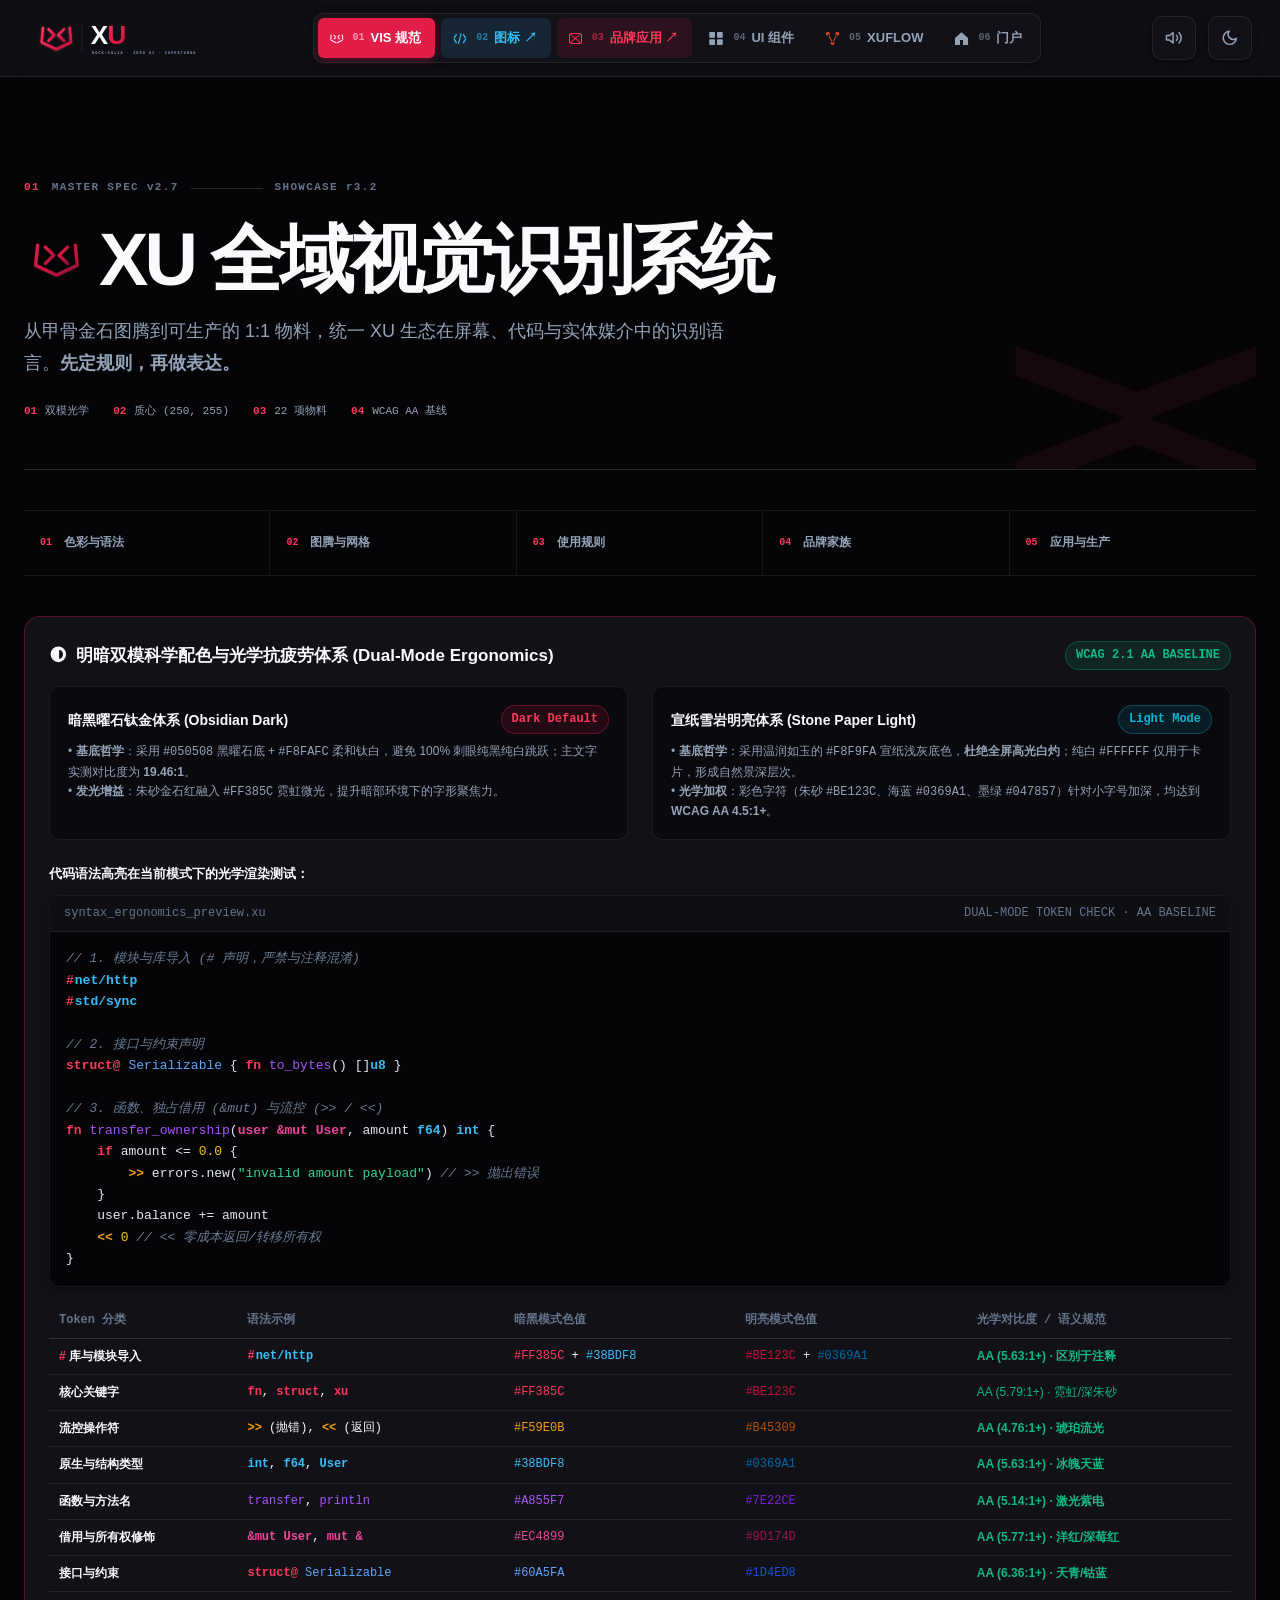
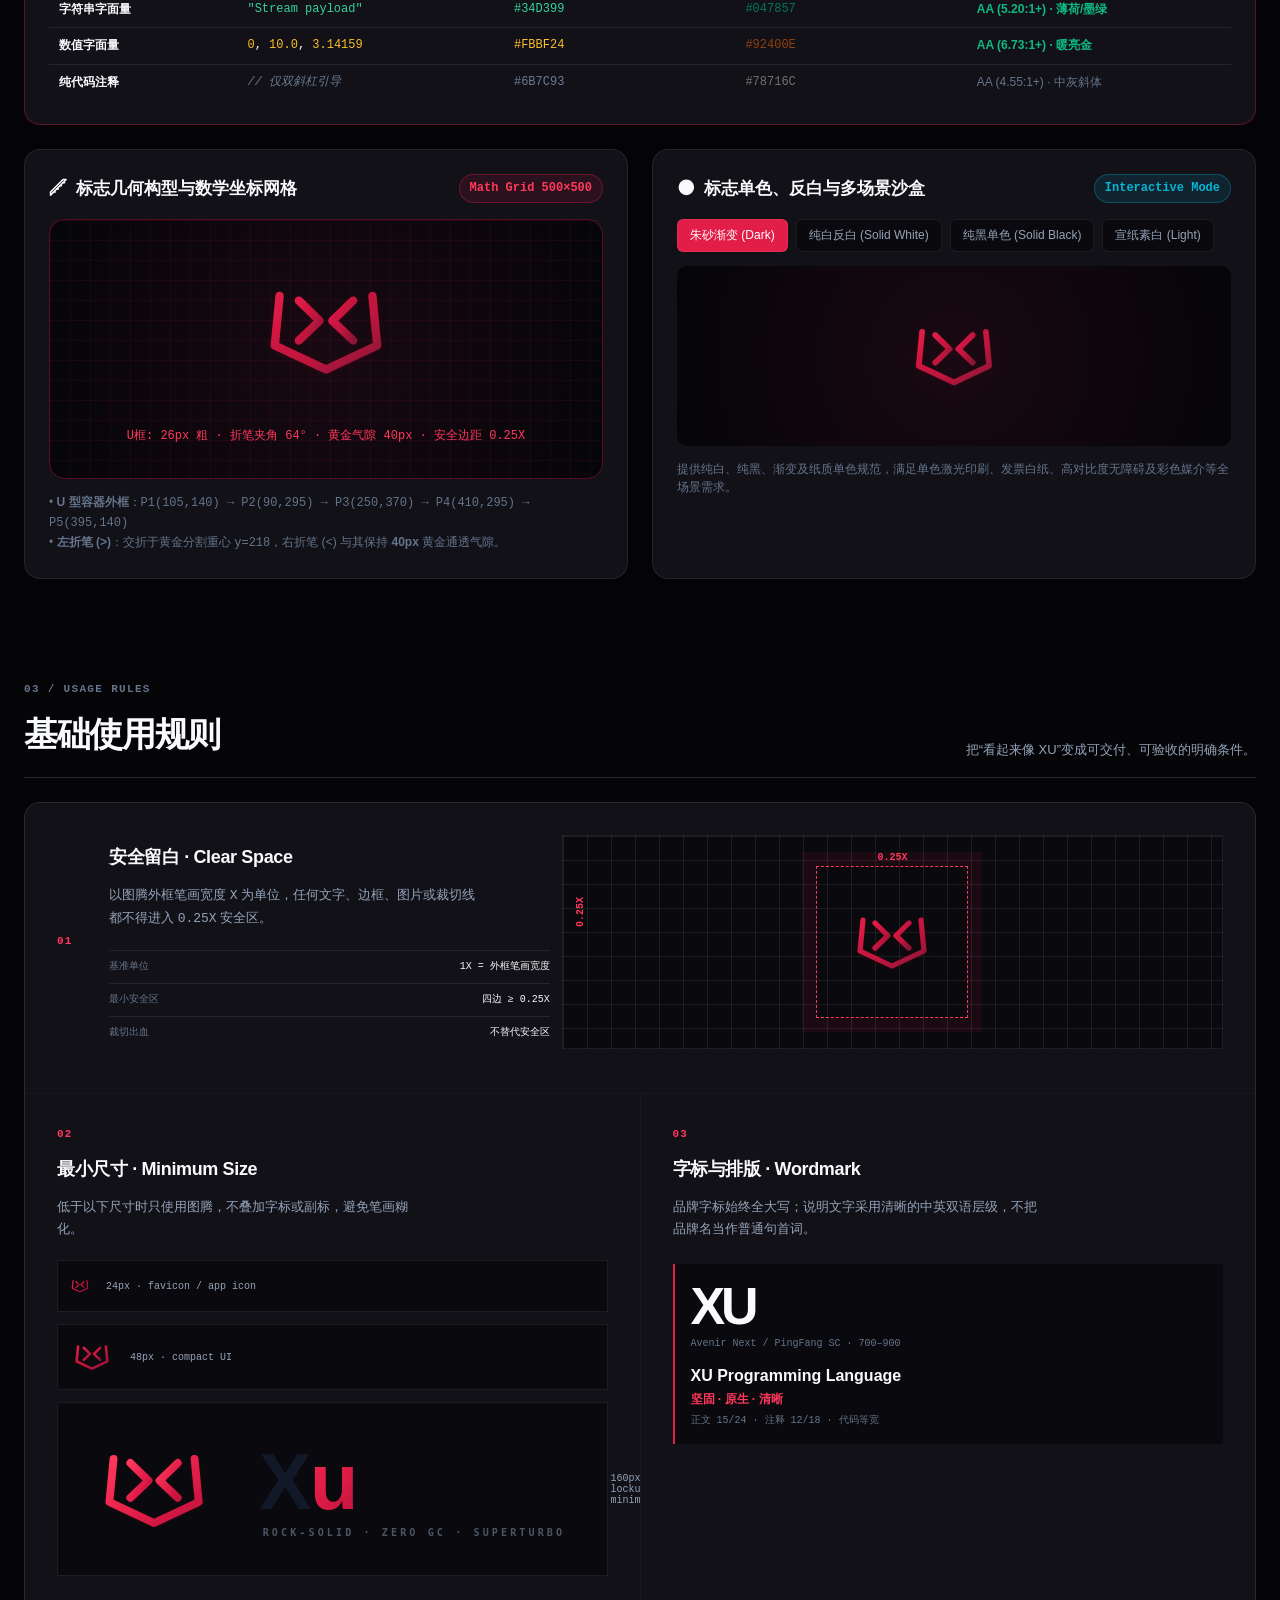
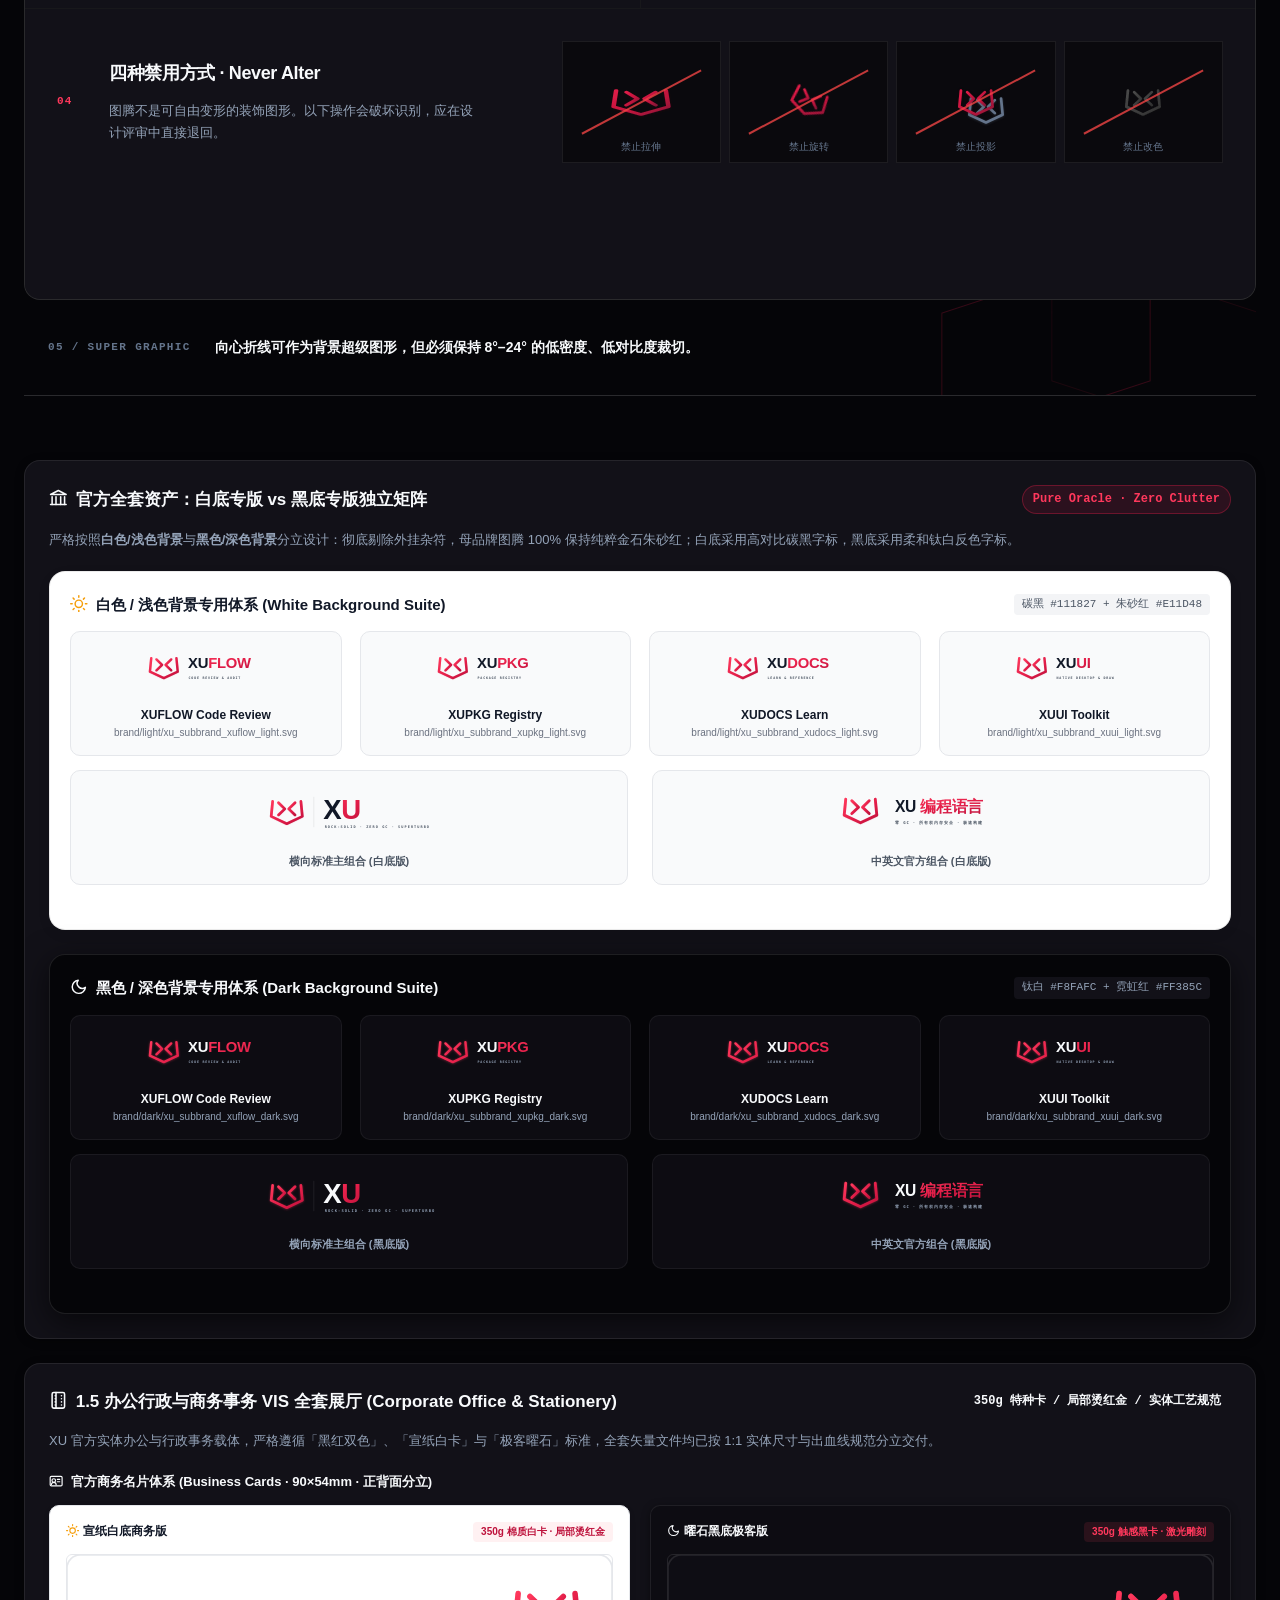
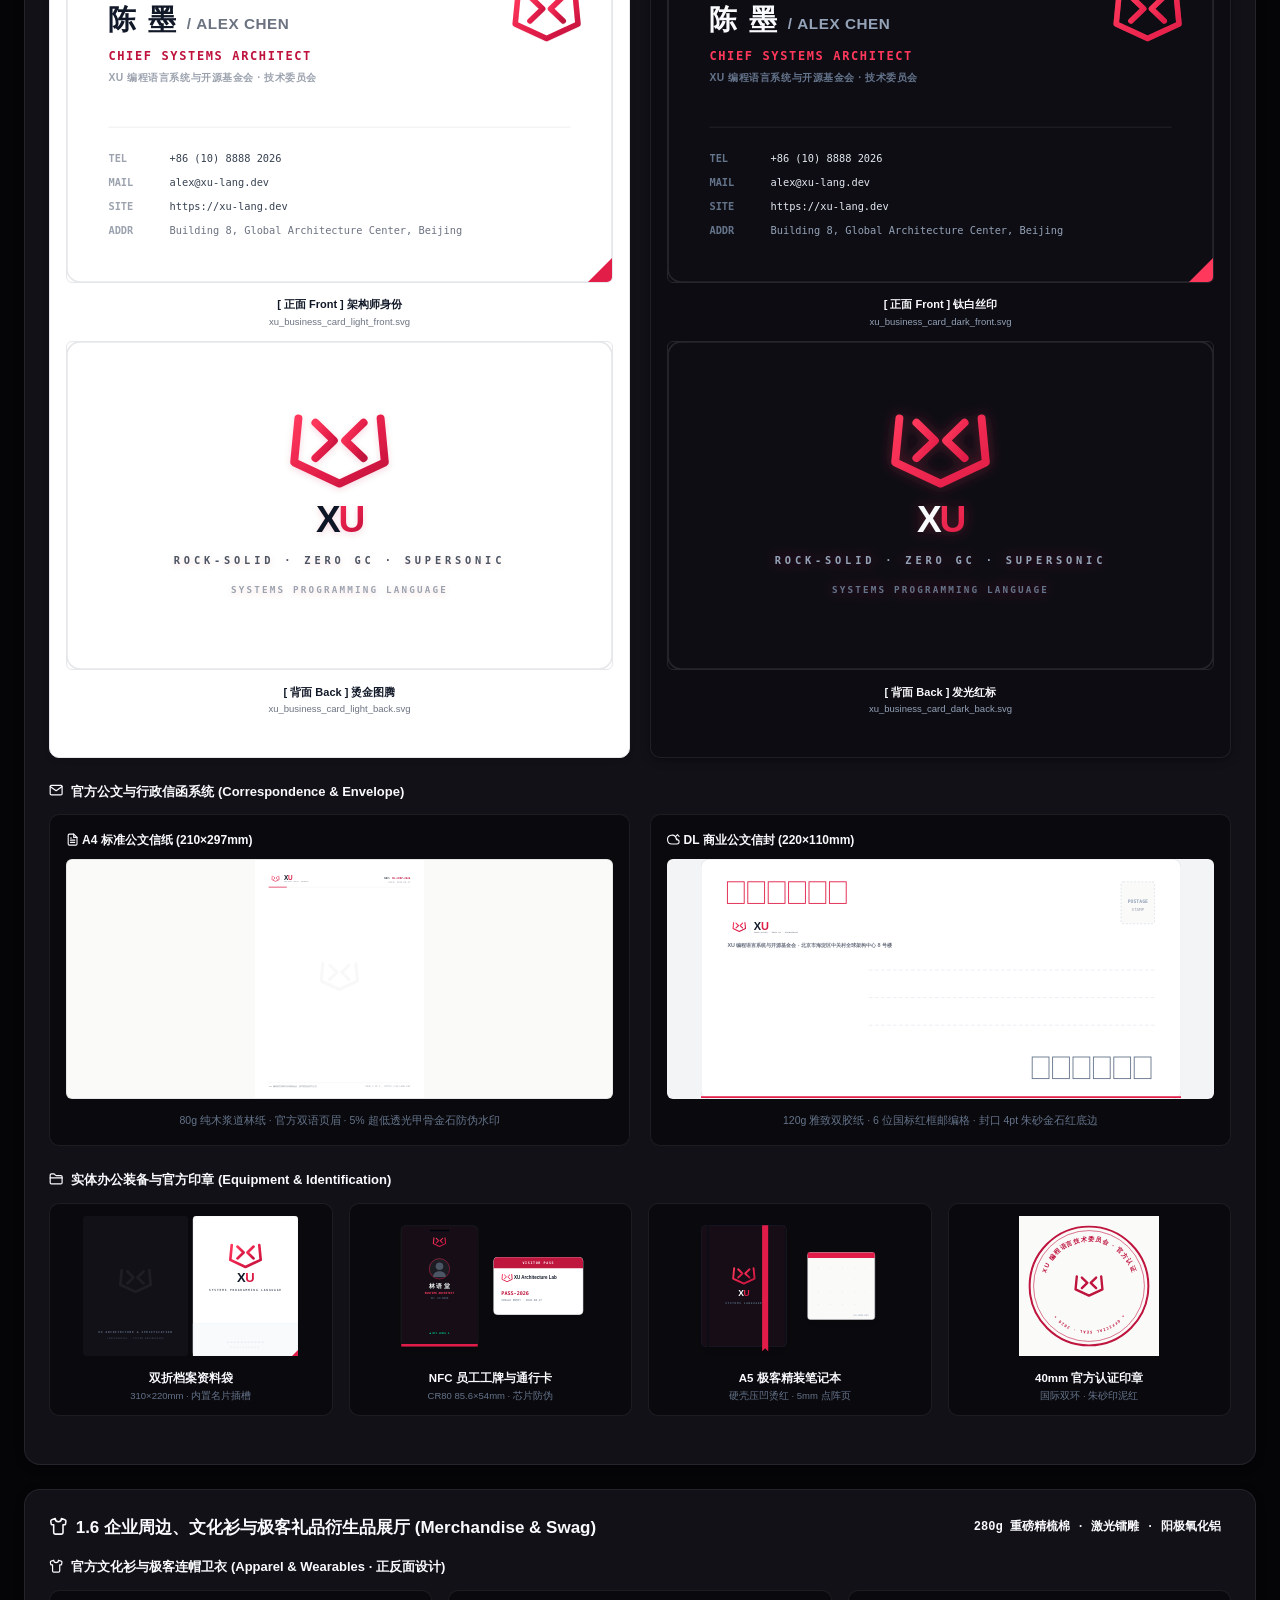
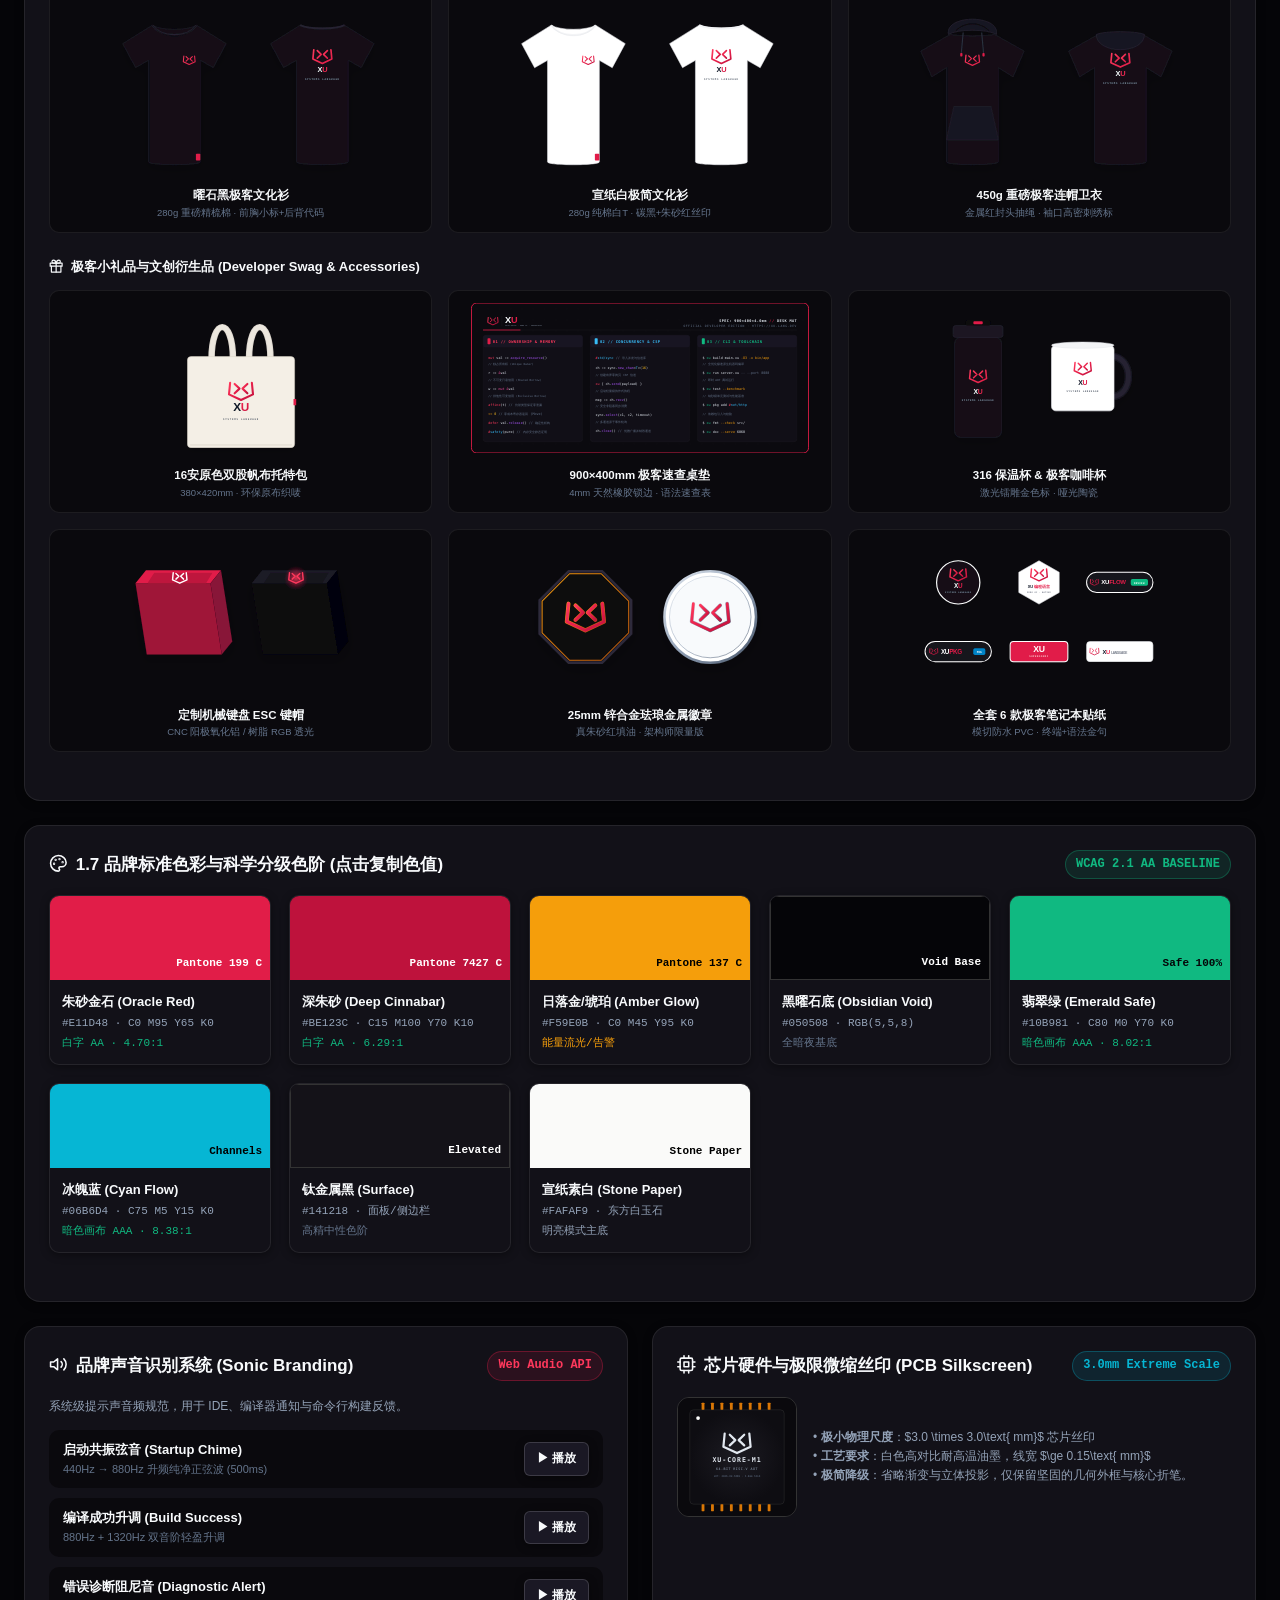
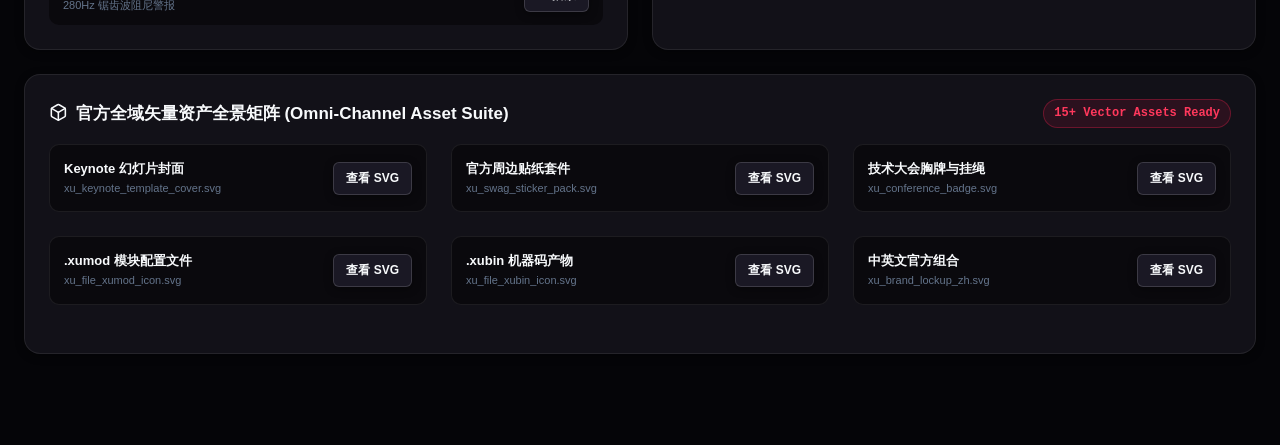
==== examples/16_ui_webview/xu_design_system/www/index.html @ 2f8a5495 "chore(examples): initialize standalone examples repository" ====
<!DOCTYPE html>
<html lang="zh-CN" data-theme="dark">
<head>
  <meta charset="UTF-8">
  <meta name="viewport" content="width=device-width, initial-scale=1.0">
  <title>XU 编程语言 · VIS 视觉识别与 UI 设计系统</title>
  <link rel="icon" href="brand/xu_favicon.svg" type="image/svg+xml">
  <link rel="stylesheet" href="fonts/xu-icons.css?v=3.1">
  <link rel="stylesheet" href="vi-ui-design-system.css?v=3.2.1">
</head>
<body>

  <!-- Top Navigation Bar -->
  <header class="header-bar">
    <button class="brand-wrapper" type="button" data-tab-trigger="vi-spec" aria-label="返回 XU VIS 规范首页">
      <img class="brand-lockup" src="brand/dark/xu_brand_lockup_horizontal_dark.svg" data-dark="brand/dark/xu_brand_lockup_horizontal_dark.svg" data-light="brand/light/xu_brand_lockup_horizontal_light.svg" alt="XU 横向标准组合">
    </button>

    <!-- Navigation Tabs -->
    <nav class="nav-tabs" aria-label="XU 设计系统分区">
      <button class="nav-tab-btn active" data-tab="vi-spec">
        <span><i class="xi xi-logo" aria-hidden="true"></i></span><span class="nav-number">01</span> VIS 规范
      </button>
      <a href="xu_icons.html" class="nav-tab-btn" style="text-decoration:none; background:rgba(56,189,248,0.12); border-color:rgba(56,189,248,0.3); color:#38BDF8; font-weight:800;">
        <span><i class="xi xi-code" aria-hidden="true"></i></span><span class="nav-number">02</span> 图标 ↗
      </a>
      <a href="office_merch.html" class="nav-tab-btn" style="text-decoration:none; background:rgba(225,29,72,0.12); border-color:rgba(225,29,72,0.3); color:#FF385C; font-weight:800;">
        <span><i class="xi xi-package" aria-hidden="true"></i></span><span class="nav-number">03</span> 品牌应用 ↗
      </a>
      <button class="nav-tab-btn" data-tab="ui-components">
        <span><i class="xi xi-grid" aria-hidden="true"></i></span><span class="nav-number">04</span> UI 组件
      </button>
      <button class="nav-tab-btn" data-tab="xuflow-ide">
        <span><i class="xi xi-flow xi-brand" aria-hidden="true"></i></span><span class="nav-number">05</span> XUFLOW
      </button>
      <button class="nav-tab-btn" data-tab="official-portal">
        <span><i class="xi xi-home" aria-hidden="true"></i></span><span class="nav-number">06</span> 门户
      </button>
    </nav>

    <!-- Controls -->
    <div class="header-controls">
      <button class="icon-btn" id="audio-toggle-btn" type="button" title="切换音效" aria-label="切换音效"><svg class="xu-icon" aria-hidden="true" focusable="false" viewBox="0 0 24 24"><polygon points="11 5 6 9 2 9 2 15 6 15 11 19 11 5"/><path d="M19.07 4.93a10 10 0 0 1 0 14.14M15.54 8.46a5 5 0 0 1 0 7.07"/></svg></button>
      <button class="icon-btn" id="theme-toggle-btn" type="button" title="切换至宣纸雪岩亮色模式" aria-label="切换明暗模式"><svg class="xu-icon" aria-hidden="true" focusable="false" viewBox="0 0 24 24"><path d="M21 12.79A9 9 0 1 1 11.21 3 7 7 0 0 0 21 12.79z"/></svg></button>
    </div>
  </header>

  <!-- Main Container -->
  <main class="main-content">

    <!-- ==========================================================================
         TAB 1: VI 视觉识别规范 (Visual Identity Specification - Dual-Mode Ergonomics)
         ========================================================================== -->
    <section class="tab-pane active" id="vi-spec">
      <div class="section-hero vis-hero">
        <div class="hero-kicker"><span class="hero-index">01</span> MASTER SPEC v2.7 <span class="hero-rule"></span> SHOWCASE r3.2</div>
        <h1><span class="hero-mark"><img src="brand/xu_classic.svg" alt="" aria-hidden="true"></span> XU 全域视觉识别系统</h1>
        <p>从甲骨金石图腾到可生产的 1:1 物料，统一 XU 生态在屏幕、代码与实体媒介中的识别语言。<b>先定规则，再做表达。</b></p>
        <div class="hero-facts" aria-label="VIS 核心规格">
          <span><b>01</b> 双模光学</span><span><b>02</b> 质心 (250, 255)</span><span><b>03</b> 22 项物料</span><span><b>04</b> WCAG AA 基线</span>
        </div>
      </div>

      <nav class="vis-toc" aria-label="VIS 页面目录">
        <a href="#color-system"><span>01</span> 色彩与语法</a>
        <a href="#logo-system"><span>02</span> 图腾与网格</a>
        <a href="#usage-rules"><span>03</span> 使用规则</a>
        <a href="#brand-family"><span>04</span> 品牌家族</a>
        <a href="#applications"><span>05</span> 应用与生产</a>
      </nav>

      <!-- 1.1 明暗双模科学配色与人体工学专区 -->
      <div class="xu-card glow-hover" id="color-system" style="margin-bottom:24px; border-color:var(--xu-border-highlight);">
        <div class="xu-card-header">
          <div class="xu-card-title"><span><svg class="xu-icon" viewBox="0 0 24 24"><path d="M12 3a9 9 0 1 0 9 9 9 9 0 0 0-9-9zm0 16V5a7 7 0 0 1 0 14z" fill="currentColor"/></svg></span> 明暗双模科学配色与光学抗疲劳体系 (Dual-Mode Ergonomics)</div>
          <span class="badge badge-success">WCAG 2.1 AA BASELINE</span>
        </div>
        <div class="grid-2">
          <div style="padding:18px; background:var(--xu-bg-canvas); border-radius:var(--xu-radius-md); border:1px solid var(--xu-border-subtle);">
            <div style="display:flex; align-items:center; justify-content:space-between; margin-bottom:8px;">
              <b style="font-size:14px;">暗黑曜石钛金体系 (Obsidian Dark)</b>
              <span class="badge badge-brand">Dark Default</span>
            </div>
            <p style="font-size:12px; color:var(--xu-text-secondary); line-height:1.6;">
              • <b>基底哲学</b>：采用 <code>#050508</code> 黑曜石底 + <code>#F8FAFC</code> 柔和钛白，避免 100% 刺眼纯黑纯白跳跃；主文字实测对比度为 <b>19.46:1</b>。<br>
              • <b>发光增益</b>：朱砂金石红融入 <code>#FF385C</code> 霓虹微光，提升暗部环境下的字形聚焦力。
            </p>
          </div>

          <div style="padding:18px; background:var(--xu-bg-canvas); border-radius:var(--xu-radius-md); border:1px solid var(--xu-border-subtle);">
            <div style="display:flex; align-items:center; justify-content:space-between; margin-bottom:8px;">
              <b style="font-size:14px;">宣纸雪岩明亮体系 (Stone Paper Light)</b>
              <span class="badge badge-info">Light Mode</span>
            </div>
            <p style="font-size:12px; color:var(--xu-text-secondary); line-height:1.6;">
              • <b>基底哲学</b>：采用温润如玉的 <code>#F8F9FA</code> 宣纸浅灰底色，<b>杜绝全屏高光白灼</b>；纯白 <code>#FFFFFF</code> 仅用于卡片，形成自然景深层次。<br>
              • <b>光学加权</b>：彩色字符（朱砂 <code>#BE123C</code>、海蓝 <code>#0369A1</code>、墨绿 <code>#047857</code>）针对小字号加深，均达到 <b>WCAG AA 4.5:1+</b>。
            </p>
          </div>
        </div>

        <!-- 语法高亮明暗双模光学对照 -->
        <div style="margin-top:20px;">
          <div style="font-size:13px; font-weight:700; margin-bottom:10px;">代码语法高亮在当前模式下的光学渲染测试：</div>
          <div class="code-block-wrapper">
            <div class="code-block-header">
              <span>syntax_ergonomics_preview.xu</span>
              <span>DUAL-MODE TOKEN CHECK · AA BASELINE</span>
            </div>
            <div class="code-content"><span class="syn-cmt">// 1. 模块与库导入 (# 声明，严禁与注释混淆)</span>
<span class="syn-import"><span class="hash">#</span>net/http</span>
<span class="syn-import"><span class="hash">#</span>std/sync</span>

<span class="syn-cmt">// 2. 接口与约束声明</span>
<span class="syn-kw">struct@</span> <span class="syn-trait">Serializable</span> { <span class="syn-kw">fn</span> <span class="syn-fn">to_bytes</span>() []<span class="syn-type">u8</span> }

<span class="syn-cmt">// 3. 函数、独占借用 (&amp;mut) 与流控 (&gt;&gt; / &lt;&lt;)</span>
<span class="syn-kw">fn</span> <span class="syn-fn">transfer_ownership</span>(<span class="syn-borrow">user &amp;mut User</span>, amount <span class="syn-type">f64</span>) <span class="syn-type">int</span> {
    <span class="syn-kw">if</span> amount &lt;= <span class="syn-num">0.0</span> {
        <span class="syn-flow">&gt;&gt;</span> errors.new(<span class="syn-str">"invalid amount payload"</span>) <span class="syn-cmt">// &gt;&gt; 抛出错误</span>
    }
    user.balance += amount
    <span class="syn-flow">&lt;&lt;</span> <span class="syn-num">0</span> <span class="syn-cmt">// &lt;&lt; 零成本返回/转移所有权</span>
}</div>
          </div>

          <!-- 10 大核心语法 Token 对照表 -->
          <div style="margin-top:16px; overflow-x:auto;">
            <table style="width:100%; border-collapse:collapse; font-size:12px; text-align:left;">
              <thead>
                <tr style="border-bottom:1px solid var(--xu-border-medium); color:var(--xu-text-muted); font-family:var(--xu-font-mono);">
                  <th style="padding:8px 10px;">Token 分类</th>
                  <th style="padding:8px 10px;">语法示例</th>
                  <th style="padding:8px 10px;">暗黑模式色值</th>
                  <th style="padding:8px 10px;">明亮模式色值</th>
                  <th style="padding:8px 10px;">光学对比度 / 语义规范</th>
                </tr>
              </thead>
              <tbody>
                <tr style="border-bottom:1px solid var(--xu-border-subtle);">
                  <td style="padding:8px 10px; font-weight:700;"><span style="color:var(--xu-syn-import-hash);">#</span> 库与模块导入</td>
                  <td style="padding:8px 10px; font-family:var(--xu-font-mono);"><span class="syn-import"><span class="hash">#</span>net/http</span></td>
                  <td style="padding:8px 10px; font-family:var(--xu-font-mono);"><code style="color:#FF385C;">#FF385C</code> + <code style="color:#38BDF8;">#38BDF8</code></td>
                  <td style="padding:8px 10px; font-family:var(--xu-font-mono);"><code style="color:#BE123C;">#BE123C</code> + <code style="color:#0369A1;">#0369A1</code></td>
                  <td style="padding:8px 10px; color:var(--xu-success); font-weight:700;">AA (5.63:1+) · 区别于注释</td>
                </tr>
                <tr style="border-bottom:1px solid var(--xu-border-subtle);">
                  <td style="padding:8px 10px; font-weight:700;">核心关键字</td>
                  <td style="padding:8px 10px; font-family:var(--xu-font-mono);"><span class="syn-kw">fn</span>, <span class="syn-kw">struct</span>, <span class="syn-kw">xu</span></td>
                  <td style="padding:8px 10px; font-family:var(--xu-font-mono);"><code style="color:#FF385C;">#FF385C</code></td>
                  <td style="padding:8px 10px; font-family:var(--xu-font-mono);"><code style="color:#BE123C;">#BE123C</code></td>
                  <td style="padding:8px 10px; color:var(--xu-success);">AA (5.79:1+) · 霓虹/深朱砂</td>
                </tr>
                <tr style="border-bottom:1px solid var(--xu-border-subtle);">
                  <td style="padding:8px 10px; font-weight:700;">流控操作符</td>
                  <td style="padding:8px 10px; font-family:var(--xu-font-mono);"><span class="syn-flow">&gt;&gt;</span> (抛错), <span class="syn-flow">&lt;&lt;</span> (返回)</td>
                  <td style="padding:8px 10px; font-family:var(--xu-font-mono);"><code style="color:#F59E0B;">#F59E0B</code></td>
                  <td style="padding:8px 10px; font-family:var(--xu-font-mono);"><code style="color:#B45309;">#B45309</code></td>
                  <td style="padding:8px 10px; color:var(--xu-success); font-weight:700;">AA (4.76:1+) · 琥珀流光</td>
                </tr>
                <tr style="border-bottom:1px solid var(--xu-border-subtle);">
                  <td style="padding:8px 10px; font-weight:700;">原生与结构类型</td>
                  <td style="padding:8px 10px; font-family:var(--xu-font-mono);"><span class="syn-type">int</span>, <span class="syn-type">f64</span>, <span class="syn-type">User</span></td>
                  <td style="padding:8px 10px; font-family:var(--xu-font-mono);"><code style="color:#38BDF8;">#38BDF8</code></td>
                  <td style="padding:8px 10px; font-family:var(--xu-font-mono);"><code style="color:#0369A1;">#0369A1</code></td>
                  <td style="padding:8px 10px; color:var(--xu-success); font-weight:700;">AA (5.63:1+) · 冰魄天蓝</td>
                </tr>
                <tr style="border-bottom:1px solid var(--xu-border-subtle);">
                  <td style="padding:8px 10px; font-weight:700;">函数与方法名</td>
                  <td style="padding:8px 10px; font-family:var(--xu-font-mono);"><span class="syn-fn">transfer</span>, <span class="syn-fn">println</span></td>
                  <td style="padding:8px 10px; font-family:var(--xu-font-mono);"><code style="color:#A855F7;">#A855F7</code></td>
                  <td style="padding:8px 10px; font-family:var(--xu-font-mono);"><code style="color:#7E22CE;">#7E22CE</code></td>
                  <td style="padding:8px 10px; color:var(--xu-success); font-weight:700;">AA (5.14:1+) · 激光紫电</td>
                </tr>
                <tr style="border-bottom:1px solid var(--xu-border-subtle);">
                  <td style="padding:8px 10px; font-weight:700;">借用与所有权修饰</td>
                  <td style="padding:8px 10px; font-family:var(--xu-font-mono);"><span class="syn-borrow">&amp;mut User</span>, <span class="syn-borrow">mut &amp;</span></td>
                  <td style="padding:8px 10px; font-family:var(--xu-font-mono);"><code style="color:#EC4899;">#EC4899</code></td>
                  <td style="padding:8px 10px; font-family:var(--xu-font-mono);"><code style="color:#9D174D;">#9D174D</code></td>
                  <td style="padding:8px 10px; color:var(--xu-success); font-weight:700;">AA (5.77:1+) · 洋红/深莓红</td>
                </tr>
                <tr style="border-bottom:1px solid var(--xu-border-subtle);">
                  <td style="padding:8px 10px; font-weight:700;">接口与约束</td>
                  <td style="padding:8px 10px; font-family:var(--xu-font-mono);"><span class="syn-kw">struct@</span> <span class="syn-trait">Serializable</span></td>
                  <td style="padding:8px 10px; font-family:var(--xu-font-mono);"><code style="color:#60A5FA;">#60A5FA</code></td>
                  <td style="padding:8px 10px; font-family:var(--xu-font-mono);"><code style="color:#1D4ED8;">#1D4ED8</code></td>
                  <td style="padding:8px 10px; color:var(--xu-success); font-weight:700;">AA (6.36:1+) · 天青/钴蓝</td>
                </tr>
                <tr style="border-bottom:1px solid var(--xu-border-subtle);">
                  <td style="padding:8px 10px; font-weight:700;">字符串字面量</td>
                  <td style="padding:8px 10px; font-family:var(--xu-font-mono);"><span class="syn-str">"Stream payload"</span></td>
                  <td style="padding:8px 10px; font-family:var(--xu-font-mono);"><code style="color:#34D399;">#34D399</code></td>
                  <td style="padding:8px 10px; font-family:var(--xu-font-mono);"><code style="color:#047857;">#047857</code></td>
                  <td style="padding:8px 10px; color:var(--xu-success); font-weight:700;">AA (5.20:1+) · 薄荷/墨绿</td>
                </tr>
                <tr style="border-bottom:1px solid var(--xu-border-subtle);">
                  <td style="padding:8px 10px; font-weight:700;">数值字面量</td>
                  <td style="padding:8px 10px; font-family:var(--xu-font-mono);"><span class="syn-num">0</span>, <span class="syn-num">10.0</span>, <span class="syn-num">3.14159</span></td>
                  <td style="padding:8px 10px; font-family:var(--xu-font-mono);"><code style="color:#FBBF24;">#FBBF24</code></td>
                  <td style="padding:8px 10px; font-family:var(--xu-font-mono);"><code style="color:#92400E;">#92400E</code></td>
                  <td style="padding:8px 10px; color:var(--xu-success); font-weight:700;">AA (6.73:1+) · 暖亮金</td>
                </tr>
                <tr>
                  <td style="padding:8px 10px; font-weight:700;">纯代码注释</td>
                  <td style="padding:8px 10px; font-family:var(--xu-font-mono);"><span class="syn-cmt">// 仅双斜杠引导</span></td>
                  <td style="padding:8px 10px; font-family:var(--xu-font-mono);"><code style="color:#6B7C93;">#6B7C93</code></td>
                  <td style="padding:8px 10px; font-family:var(--xu-font-mono);"><code style="color:#78716C;">#78716C</code></td>
                  <td style="padding:8px 10px; color:var(--xu-text-muted);">AA (4.55:1+) · 中灰斜体</td>
                </tr>
              </tbody>
            </table>
          </div>
        </div>
      </div>

      <!-- 1.2 标志精确几何构型与单色/反白沙盒 -->
      <div class="grid-2" id="logo-system">
        <div class="xu-card">
          <div class="xu-card-header">
            <div class="xu-card-title"><span><svg class="xu-icon" viewBox="0 0 24 24"><path d="M2 22 22 2H18L2 18z"/><path d="M6 18h2"/><path d="M10 14h2"/><path d="M14 10h2"/><path d="M18 6h2"/></svg></span> 标志几何构型与数学坐标网格</div>
            <span class="badge badge-brand">Math Grid 500×500</span>
          </div>
          <div class="geometry-preview-box">
            <div class="grid-overlay-lines"></div>
            <img src="brand/xu_classic.svg" alt="XU 图腾几何网格" style="width:160px; height:160px; z-index:2;">
            <div style="margin-top:16px; font-family:var(--xu-font-mono); font-size:12px; color:var(--xu-brand-glow); z-index:2; text-align:center;">
              U框: 26px 粗 · 折笔夹角 64° · 黄金气隙 40px · 安全边距 0.25X
            </div>
          </div>
          <div style="margin-top:14px; font-size:12px; color:var(--xu-text-muted); line-height:1.6;">
            • <b>U 型容器外框</b>：<code>P1(105,140) → P2(90,295) → P3(250,370) → P4(410,295) → P5(395,140)</code><br>
            • <b>左折笔 (&gt;)</b>：交折于黄金分割重心 <code>y=218</code>，右折笔 (<code>&lt;</code>) 与其保持 <b>40px</b> 黄金通透气隙。
          </div>
        </div>

        <div class="xu-card">
          <div class="xu-card-header">
            <div class="xu-card-title"><span><svg class="xu-icon" viewBox="0 0 24 24"><path d="M12 3a9 9 0 1 0 9 9 9 9 0 0 0-9-9zm0 16V5a7 7 0 0 0 0 14z" fill="currentColor"/></svg></span> 标志单色、反白与多场景沙盒</div>
            <span class="badge badge-info">Interactive Mode</span>
          </div>
          <div class="logo-mode-switcher-bar">
            <button class="logo-mode-btn active" data-mode="dark">朱砂渐变 (Dark)</button>
            <button class="logo-mode-btn" data-mode="white">纯白反白 (Solid White)</button>
            <button class="logo-mode-btn" data-mode="black">纯黑单色 (Solid Black)</button>
            <button class="logo-mode-btn" data-mode="light">宣纸素白 (Light)</button>
          </div>
          <div class="logo-display-stage" id="logo-mode-stage" style="background:radial-gradient(circle, #1A0912 0%, #050508 100%);">
            <img id="logo-mode-img" src="brand/xu_classic.svg" alt="XU 图腾多场景预览" style="width:110px; height:110px;">
          </div>
          <div style="margin-top:14px; font-size:12px; color:var(--xu-text-muted); line-height:1.5;">
            提供纯白、纯黑、渐变及纸质单色规范，满足单色激光印刷、发票白纸、高对比度无障碍及彩色媒介等全场景需求。
          </div>
        </div>
      </div>

      <!-- 1.3 基础使用规则：留白、尺寸、排版与禁用示例 -->
      <section class="vis-foundations" id="usage-rules" aria-labelledby="usage-rules-title">
        <div class="vis-section-heading">
          <div>
            <div class="section-eyebrow">03 / USAGE RULES</div>
            <h2 id="usage-rules-title">基础使用规则</h2>
          </div>
          <p>把“看起来像 XU”变成可交付、可验收的明确条件。</p>
        </div>

        <div class="vis-rule-grid">
          <article class="vis-rule-panel vis-rule-panel-wide">
            <div class="vis-rule-index">01</div>
            <div class="vis-rule-copy">
              <h3>安全留白 · Clear Space</h3>
              <p>以图腾外框笔画宽度 <code>X</code> 为单位，任何文字、边框、图片或裁切线都不得进入 <code>0.25X</code> 安全区。</p>
              <dl class="spec-list"><div><dt>基准单位</dt><dd>1X = 外框笔画宽度</dd></div><div><dt>最小安全区</dt><dd>四边 ≥ 0.25X</dd></div><div><dt>裁切出血</dt><dd>不替代安全区</dd></div></dl>
            </div>
            <div class="clearspace-stage" aria-label="图腾安全留白示意">
              <span class="clearspace-label clearspace-label-top">0.25X</span>
              <span class="clearspace-label clearspace-label-side">0.25X</span>
              <div class="clearspace-box"><img src="brand/xu_classic.svg" alt="XU 金石图腾安全留白示意"></div>
            </div>
          </article>

          <article class="vis-rule-panel">
            <div class="vis-rule-index">02</div>
            <h3>最小尺寸 · Minimum Size</h3>
            <p>低于以下尺寸时只使用图腾，不叠加字标或副标，避免笔画糊化。</p>
            <div class="size-ladder"><div><img src="brand/xu_classic.svg" alt="XU 图腾 24px" style="width:24px;height:24px"><span>24px · favicon / app icon</span></div><div><img src="brand/xu_classic.svg" alt="XU 图腾 48px" style="width:48px;height:48px"><span>48px · compact UI</span></div><div><img src="brand/xu_brand_lockup_horizontal_light.svg" alt="XU 横向组合最小示例"><span>160px · lockup minimum</span></div></div>
          </article>

          <article class="vis-rule-panel">
            <div class="vis-rule-index">03</div>
            <h3>字标与排版 · Wordmark</h3>
            <p>品牌字标始终全大写；说明文字采用清晰的中英双语层级，不把品牌名当作普通句首词。</p>
            <div class="type-specimen"><div class="type-display">XU</div><div class="type-meta">Avenir Next / PingFang SC · 700–900</div><div class="type-body">XU Programming Language<br><span>坚固 · 原生 · 清晰</span></div><div class="type-meta">正文 15/24 · 注释 12/18 · 代码等宽</div></div>
          </article>

          <article class="vis-rule-panel vis-rule-panel-wide">
            <div class="vis-rule-index">04</div>
            <div class="vis-rule-copy">
              <h3>四种禁用方式 · Never Alter</h3>
              <p>图腾不是可自由变形的装饰图形。以下操作会破坏识别，应在设计评审中直接退回。</p>
            </div>
            <div class="misuse-grid" aria-label="XU 图腾禁用示例"><div class="misuse-sample misuse-stretch"><img src="brand/xu_classic.svg" alt="禁止拉伸图腾"><span>禁止拉伸</span></div><div class="misuse-sample misuse-rotate"><img src="brand/xu_classic.svg" alt="禁止旋转图腾"><span>禁止旋转</span></div><div class="misuse-sample misuse-shadow"><img src="brand/xu_classic.svg" alt="禁止添加投影"><span>禁止投影</span></div><div class="misuse-sample misuse-color"><img src="brand/xu_classic.svg" alt="禁止任意改色"><span>禁止改色</span></div></div>
          </article>
        </div>

        <div class="supergraphic-rule"><span class="section-eyebrow">05 / SUPER GRAPHIC</span><strong>向心折线可作为背景超级图形，但必须保持 8°–24° 的低密度、低对比度裁切。</strong><span class="supergraphic-swatch" aria-hidden="true"></span><span class="supergraphic-swatch supergraphic-swatch-offset" aria-hidden="true"></span></div>
      </section>

      <!-- 1.4 明暗双轨全套资产独立展厅 (White vs Black Dedicated Suites) -->
      <div class="xu-card" id="brand-family" style="margin-bottom:24px;">
        <div class="xu-card-header">
          <div class="xu-card-title"><span><svg class="xu-icon" viewBox="0 0 24 24"><line x1="2" y1="20" x2="22" y2="20"/><line x1="4" y1="10" x2="4" y2="20"/><line x1="9" y1="10" x2="9" y2="20"/><line x1="15" y1="10" x2="15" y2="20"/><line x1="20" y1="10" x2="20" y2="20"/><polygon points="12 2 2 7 22 7 12 2"/></svg></span> 官方全套资产：白底专版 vs 黑底专版独立矩阵</div>
          <span class="badge badge-brand">Pure Oracle · Zero Clutter</span>
        </div>
        <p style="font-size:13px; color:var(--xu-text-secondary); margin-bottom:20px;">
          严格按照<b>白色/浅色背景</b>与<b>黑色/深色背景</b>分立设计：彻底剔除外挂杂符，母品牌图腾 100% 保持纯粹金石朱砂红；白底采用高对比碳黑字标，黑底采用柔和钛白反色字标。
        </p>

        <!-- <svg class="xu-icon xu-icon-gold" viewBox="0 0 24 24"><circle cx="12" cy="12" r="5"/><line x1="12" y1="1" x2="12" y2="3"/><line x1="12" y1="21" x2="12" y2="23"/><line x1="4.22" y1="4.22" x2="5.64" y2="5.64"/><line x1="18.36" y1="18.36" x2="19.78" y2="19.78"/><line x1="1" y1="12" x2="3" y2="12"/><line x1="21" y1="12" x2="23" y2="12"/><line x1="4.22" y1="19.78" x2="5.64" y2="18.36"/><line x1="18.36" y1="5.64" x2="19.78" y2="4.22"/></svg> 1.3.1 白底/浅色背景专用全套 (Light Background Suite) -->
        <div style="margin-bottom:24px; padding:20px; background:#FFFFFF; border-radius:var(--xu-radius-lg); border:1px solid rgba(0,0,0,0.08); box-shadow:0 4px 16px rgba(0,0,0,0.04);">
          <div style="display:flex; align-items:center; justify-content:space-between; margin-bottom:14px;">
            <div style="display:flex; align-items:center; gap:8px;">
              <span style="font-size:16px;"><svg class="xu-icon xu-icon-gold" viewBox="0 0 24 24"><circle cx="12" cy="12" r="5"/><line x1="12" y1="1" x2="12" y2="3"/><line x1="12" y1="21" x2="12" y2="23"/><line x1="4.22" y1="4.22" x2="5.64" y2="5.64"/><line x1="18.36" y1="18.36" x2="19.78" y2="19.78"/><line x1="1" y1="12" x2="3" y2="12"/><line x1="21" y1="12" x2="23" y2="12"/><line x1="4.22" y1="19.78" x2="5.64" y2="18.36"/><line x1="18.36" y1="5.64" x2="19.78" y2="4.22"/></svg></span>
              <b style="color:#111827; font-size:15px;">白色 / 浅色背景专用体系 (White Background Suite)</b>
            </div>
            <span style="font-size:11px; font-family:var(--xu-font-mono); color:#4B5563; background:#F3F4F6; padding:2px 8px; border-radius:4px;">碳黑 #111827 + 朱砂红 #E11D48</span>
          </div>

          <div class="grid-4" style="margin-bottom:14px;">
            <div style="padding:14px; background:#F9FAFB; border-radius:var(--xu-radius-md); border:1px solid #E5E7EB; text-align:center;">
              <img src="brand/light/xu_subbrand_xuflow_light.svg" alt="XUFLOW Light" style="height:46px; max-width:100%;">
              <div style="font-weight:700; font-size:12px; margin-top:6px; color:#111827;">XUFLOW Code Review</div>
              <div style="font-size:10px; color:#6B7280;">brand/light/xu_subbrand_xuflow_light.svg</div>
            </div>
            <div style="padding:14px; background:#F9FAFB; border-radius:var(--xu-radius-md); border:1px solid #E5E7EB; text-align:center;">
              <img src="brand/light/xu_subbrand_xupkg_light.svg" alt="XUPKG 浅色版" style="height:46px; max-width:100%;">
              <div style="font-weight:700; font-size:12px; margin-top:6px; color:#111827;">XUPKG Registry</div>
              <div style="font-size:10px; color:#6B7280;">brand/light/xu_subbrand_xupkg_light.svg</div>
            </div>
            <div style="padding:14px; background:#F9FAFB; border-radius:var(--xu-radius-md); border:1px solid #E5E7EB; text-align:center;">
              <img src="brand/light/xu_subbrand_xudocs_light.svg" alt="XUDOCS 浅色版" style="height:46px; max-width:100%;">
              <div style="font-weight:700; font-size:12px; margin-top:6px; color:#111827;">XUDOCS Learn</div>
              <div style="font-size:10px; color:#6B7280;">brand/light/xu_subbrand_xudocs_light.svg</div>
            </div>
            <div style="padding:14px; background:#F9FAFB; border-radius:var(--xu-radius-md); border:1px solid #E5E7EB; text-align:center;">
              <img src="brand/light/xu_subbrand_xuui_light.svg" alt="XUUI 浅色版" style="height:46px; max-width:100%;">
              <div style="font-weight:700; font-size:12px; margin-top:6px; color:#111827;">XUUI Toolkit</div>
              <div style="font-size:10px; color:#6B7280;">brand/light/xu_subbrand_xuui_light.svg</div>
            </div>
          </div>

          <div class="grid-2">
            <div style="padding:14px; background:#F9FAFB; border-radius:var(--xu-radius-md); border:1px solid #E5E7EB; text-align:center;">
              <img src="brand/light/xu_brand_lockup_horizontal_light.svg" alt="Lockup Horizontal Light" style="height:54px; max-width:100%;">
              <div style="font-size:11px; font-weight:600; color:#4B5563; margin-top:6px;">横向标准主组合 (白底版)</div>
            </div>
            <div style="padding:14px; background:#F9FAFB; border-radius:var(--xu-radius-md); border:1px solid #E5E7EB; text-align:center;">
              <img src="brand/light/xu_brand_lockup_zh_light.svg" alt="Lockup ZH Light" style="height:54px; max-width:100%;">
              <div style="font-size:11px; font-weight:600; color:#4B5563; margin-top:6px;">中英文官方组合 (白底版)</div>
            </div>
          </div>
        </div>

        <!-- <svg class="xu-icon" viewBox="0 0 24 24"><path d="M21 12.79A9 9 0 1 1 11.21 3 7 7 0 0 0 21 12.79z"/></svg> 1.3.2 黑底/深色背景专用全套 (Dark Background Suite) -->
        <div style="padding:20px; background:#050508; border-radius:var(--xu-radius-lg); border:1px solid rgba(255,255,255,0.1); box-shadow:0 8px 32px rgba(0,0,0,0.6);">
          <div style="display:flex; align-items:center; justify-content:space-between; margin-bottom:14px;">
            <div style="display:flex; align-items:center; gap:8px;">
              <span style="font-size:16px;"><svg class="xu-icon" viewBox="0 0 24 24"><path d="M21 12.79A9 9 0 1 1 11.21 3 7 7 0 0 0 21 12.79z"/></svg></span>
              <b style="color:#F8FAFC; font-size:15px;">黑色 / 深色背景专用体系 (Dark Background Suite)</b>
            </div>
            <span style="font-size:11px; font-family:var(--xu-font-mono); color:#94A3B8; background:#121118; padding:2px 8px; border-radius:4px;">钛白 #F8FAFC + 霓虹红 #FF385C</span>
          </div>

          <div class="grid-4" style="margin-bottom:14px;">
            <div style="padding:14px; background:#0D0C12; border-radius:var(--xu-radius-md); border:1px solid rgba(255,255,255,0.06); text-align:center;">
              <img src="brand/dark/xu_subbrand_xuflow_dark.svg" alt="XUFLOW Dark" style="height:46px; max-width:100%;">
              <div style="font-weight:700; font-size:12px; margin-top:6px; color:#F8FAFC;">XUFLOW Code Review</div>
              <div style="font-size:10px; color:#94A3B8;">brand/dark/xu_subbrand_xuflow_dark.svg</div>
            </div>
            <div style="padding:14px; background:#0D0C12; border-radius:var(--xu-radius-md); border:1px solid rgba(255,255,255,0.06); text-align:center;">
              <img src="brand/dark/xu_subbrand_xupkg_dark.svg" alt="XUPKG 暗色版" style="height:46px; max-width:100%;">
              <div style="font-weight:700; font-size:12px; margin-top:6px; color:#F8FAFC;">XUPKG Registry</div>
              <div style="font-size:10px; color:#94A3B8;">brand/dark/xu_subbrand_xupkg_dark.svg</div>
            </div>
            <div style="padding:14px; background:#0D0C12; border-radius:var(--xu-radius-md); border:1px solid rgba(255,255,255,0.06); text-align:center;">
              <img src="brand/dark/xu_subbrand_xudocs_dark.svg" alt="XUDOCS 暗色版" style="height:46px; max-width:100%;">
              <div style="font-weight:700; font-size:12px; margin-top:6px; color:#F8FAFC;">XUDOCS Learn</div>
              <div style="font-size:10px; color:#94A3B8;">brand/dark/xu_subbrand_xudocs_dark.svg</div>
            </div>
            <div style="padding:14px; background:#0D0C12; border-radius:var(--xu-radius-md); border:1px solid rgba(255,255,255,0.06); text-align:center;">
              <img src="brand/dark/xu_subbrand_xuui_dark.svg" alt="XUUI 暗色版" style="height:46px; max-width:100%;">
              <div style="font-weight:700; font-size:12px; margin-top:6px; color:#F8FAFC;">XUUI Toolkit</div>
              <div style="font-size:10px; color:#94A3B8;">brand/dark/xu_subbrand_xuui_dark.svg</div>
            </div>
          </div>

          <div class="grid-2">
            <div style="padding:14px; background:#0D0C12; border-radius:var(--xu-radius-md); border:1px solid rgba(255,255,255,0.06); text-align:center;">
              <img src="brand/dark/xu_brand_lockup_horizontal_dark.svg" alt="Lockup Horizontal Dark" style="height:54px; max-width:100%;">
              <div style="font-size:11px; font-weight:600; color:#94A3B8; margin-top:6px;">横向标准主组合 (黑底版)</div>
            </div>
            <div style="padding:14px; background:#0D0C12; border-radius:var(--xu-radius-md); border:1px solid rgba(255,255,255,0.06); text-align:center;">
              <img src="brand/dark/xu_brand_lockup_zh_dark.svg" alt="Lockup ZH Dark" style="height:54px; max-width:100%;">
              <div style="font-size:11px; font-weight:600; color:#94A3B8; margin-top:6px;">中英文官方组合 (黑底版)</div>
            </div>
          </div>
        </div>
      </div>

      <!-- 1.5 办公行政与商务事务 VI 全套展厅 (Corporate Office & Stationery) -->
      <div class="xu-card" id="applications" style="margin-bottom:24px;">
        <div class="xu-card-header">
          <div class="xu-card-title"><span><svg class="xu-icon" viewBox="0 0 24 24"><rect x="4" y="2" width="16" height="20" rx="2"/><line x1="9" y1="22" x2="9" y2="2"/><line x1="8" y1="6" x2="8.01" y2="6"/><line x1="16" y1="6" x2="16.01" y2="6"/><line x1="8" y1="10" x2="8.01" y2="10"/><line x1="16" y1="10" x2="16.01" y2="10"/><line x1="8" y1="14" x2="8.01" y2="14"/><line x1="16" y1="14" x2="16.01" y2="14"/><line x1="8" y1="18" x2="8.01" y2="18"/><line x1="16" y1="18" x2="16.01" y2="18"/></svg></span> 1.5 办公行政与商务事务 VIS 全套展厅 (Corporate Office &amp; Stationery)</div>
          <span class="badge badge-accent">350g 特种卡 / 局部烫红金 / 实体工艺规范</span>
        </div>
        <p style="color:var(--xu-text-secondary); font-size:13px; margin-bottom:20px; line-height:1.6;">
          XU 官方实体办公与行政事务载体，严格遵循「黑红双色」、「宣纸白卡」与「极客曜石」标准，全套矢量文件均已按 1:1 实体尺寸与出血线规范分立交付。
        </p>

        <!-- 板块 1: <svg class="xu-icon" viewBox="0 0 24 24"><rect x="2" y="4" width="20" height="16" rx="2"/><circle cx="8" cy="11" r="3"/><line x1="14" y1="9" x2="18" y2="9"/><line x1="14" y1="13" x2="18" y2="13"/><path d="M4 18c0-2.2 1.8-4 4-4s4 1.8 4 4"/></svg> 官方商务名片系统 (Business Cards 90×54mm) -->
        <div style="margin-bottom:24px;">
          <div style="font-size:13px; font-weight:800; color:var(--xu-text-primary); margin-bottom:12px; display:flex; align-items:center; gap:8px;">
            <span><svg class="xu-icon" viewBox="0 0 24 24"><rect x="2" y="4" width="20" height="16" rx="2"/><circle cx="8" cy="11" r="3"/><line x1="14" y1="9" x2="18" y2="9"/><line x1="14" y1="13" x2="18" y2="13"/><path d="M4 18c0-2.2 1.8-4 4-4s4 1.8 4 4"/></svg></span> 官方商务名片体系 (Business Cards · 90×54mm · 正背面分立)
          </div>

          <div class="grid-2" style="gap:20px;">
            <!-- 宣纸白底商务版 -->
            <div style="background:#FFFFFF; padding:16px; border-radius:var(--xu-radius-md); border:1px solid #E5E7EB; box-shadow:0 2px 8px rgba(0,0,0,0.04);">
              <div style="display:flex; justify-content:space-between; align-items:center; margin-bottom:12px;">
                <span style="font-size:12px; font-weight:800; color:#111827;"><svg class="xu-icon xu-icon-gold" viewBox="0 0 24 24"><circle cx="12" cy="12" r="5"/><line x1="12" y1="1" x2="12" y2="3"/><line x1="12" y1="21" x2="12" y2="23"/><line x1="4.22" y1="4.22" x2="5.64" y2="5.64"/><line x1="18.36" y1="18.36" x2="19.78" y2="19.78"/><line x1="1" y1="12" x2="3" y2="12"/><line x1="21" y1="12" x2="23" y2="12"/><line x1="4.22" y1="19.78" x2="5.64" y2="18.36"/><line x1="18.36" y1="5.64" x2="19.78" y2="4.22"/></svg> 宣纸白底商务版</span>
                <span style="font-size:10px; font-weight:600; color:#BE123C; background:#FFF1F2; padding:2px 8px; border-radius:4px;">350g 棉质白卡 · 局部烫红金</span>
              </div>
              <div class="grid-2" style="gap:12px;">
                <a href="brand/office/xu_business_card_light_front.svg" target="_blank" style="text-decoration:none;">
                  <img src="brand/office/xu_business_card_light_front.svg" alt="Light Front" style="width:100%; border-radius:6px; border:1px solid #E5E7EB; transition:transform 0.2s;" onmouseover="this.style.transform='scale(1.02)'" onmouseout="this.style.transform='scale(1)'">
                  <div style="font-size:11px; font-weight:700; color:#111827; margin-top:6px; text-align:center;">[ 正面 Front ] 架构师身份</div>
                  <div style="font-size:9.5px; color:#6B7280; text-align:center;">xu_business_card_light_front.svg</div>
                </a>
                <a href="brand/office/xu_business_card_light_back.svg" target="_blank" style="text-decoration:none;">
                  <img src="brand/office/xu_business_card_light_back.svg" alt="Light Back" style="width:100%; border-radius:6px; border:1px solid #E5E7EB; transition:transform 0.2s;" onmouseover="this.style.transform='scale(1.02)'" onmouseout="this.style.transform='scale(1)'">
                  <div style="font-size:11px; font-weight:700; color:#111827; margin-top:6px; text-align:center;">[ 背面 Back ] 烫金图腾</div>
                  <div style="font-size:9.5px; color:#6B7280; text-align:center;">xu_business_card_light_back.svg</div>
                </a>
              </div>
            </div>

            <!-- 曜石黑底极客版 -->
            <div style="background:#0D0C12; padding:16px; border-radius:var(--xu-radius-md); border:1px solid rgba(255,255,255,0.08); box-shadow:0 2px 8px rgba(0,0,0,0.4);">
              <div style="display:flex; justify-content:space-between; align-items:center; margin-bottom:12px;">
                <span style="font-size:12px; font-weight:800; color:#F8FAFC;"><svg class="xu-icon" viewBox="0 0 24 24"><path d="M21 12.79A9 9 0 1 1 11.21 3 7 7 0 0 0 21 12.79z"/></svg> 曜石黑底极客版</span>
                <span style="font-size:10px; font-weight:600; color:#FF385C; background:rgba(255,56,92,0.12); padding:2px 8px; border-radius:4px;">350g 触感黑卡 · 激光雕刻</span>
              </div>
              <div class="grid-2" style="gap:12px;">
                <a href="brand/office/xu_business_card_dark_front.svg" target="_blank" style="text-decoration:none;">
                  <img src="brand/office/xu_business_card_dark_front.svg" alt="Dark Front" style="width:100%; border-radius:6px; border:1px solid rgba(255,255,255,0.1); transition:transform 0.2s;" onmouseover="this.style.transform='scale(1.02)'" onmouseout="this.style.transform='scale(1)'">
                  <div style="font-size:11px; font-weight:700; color:#F8FAFC; margin-top:6px; text-align:center;">[ 正面 Front ] 钛白丝印</div>
                  <div style="font-size:9.5px; color:#94A3B8; text-align:center;">xu_business_card_dark_front.svg</div>
                </a>
                <a href="brand/office/xu_business_card_dark_back.svg" target="_blank" style="text-decoration:none;">
                  <img src="brand/office/xu_business_card_dark_back.svg" alt="Dark Back" style="width:100%; border-radius:6px; border:1px solid rgba(255,255,255,0.1); transition:transform 0.2s;" onmouseover="this.style.transform='scale(1.02)'" onmouseout="this.style.transform='scale(1)'">
                  <div style="font-size:11px; font-weight:700; color:#F8FAFC; margin-top:6px; text-align:center;">[ 背面 Back ] 发光红标</div>
                  <div style="font-size:9.5px; color:#94A3B8; text-align:center;">xu_business_card_dark_back.svg</div>
                </a>
              </div>
            </div>
          </div>
        </div>

        <!-- 板块 2: <svg class="xu-icon" viewBox="0 0 24 24"><path d="M4 4h16c1.1 0 2 .9 2 2v12c0 1.1-.9 2-2 2H4c-1.1 0-2-.9-2-2V6c0-1.1.9-2 2-2z"/><polyline points="22,6 12,13 2,6"/></svg> 官方公文与行政信函 (Letterhead & Envelope) -->
        <div style="margin-bottom:24px;">
          <div style="font-size:13px; font-weight:800; color:var(--xu-text-primary); margin-bottom:12px; display:flex; align-items:center; gap:8px;">
            <span><svg class="xu-icon" viewBox="0 0 24 24"><path d="M4 4h16c1.1 0 2 .9 2 2v12c0 1.1-.9 2-2 2H4c-1.1 0-2-.9-2-2V6c0-1.1.9-2 2-2z"/><polyline points="22,6 12,13 2,6"/></svg></span> 官方公文与行政信函系统 (Correspondence &amp; Envelope)
          </div>
          <div class="grid-2" style="gap:20px;">
            <!-- A4 公文信纸 -->
            <div style="background:var(--xu-bg-canvas); padding:16px; border-radius:var(--xu-radius-md); border:1px solid var(--xu-border-subtle);">
              <div style="font-size:12px; font-weight:800; color:var(--xu-text-primary); margin-bottom:8px;"><svg class="xu-icon" viewBox="0 0 24 24"><path d="M14 2H6a2 2 0 0 0-2 2v16a2 2 0 0 0 2 2h12a2 2 0 0 0 2-2V8z"/><polyline points="14 2 14 8 20 8"/><line x1="16" y1="13" x2="8" y2="13"/><line x1="16" y1="17" x2="8" y2="17"/><polyline points="10 9 9 9 8 9"/></svg> A4 标准公文信纸 (210×297mm)</div>
              <a href="brand/office/xu_letterhead_a4.svg" target="_blank" style="text-decoration:none;">
                <img src="brand/office/xu_letterhead_a4.svg" alt="Letterhead A4" style="height:240px; width:100%; object-fit:contain; border-radius:6px; background:#FAFAF9; border:1px solid rgba(0,0,0,0.08);">
                <div style="font-size:10.5px; color:var(--xu-text-muted); margin-top:6px; text-align:center;">80g 纯木浆道林纸 · 官方双语页眉 · 5% 超低透光甲骨金石防伪水印</div>
              </a>
            </div>
            <!-- DL 商业信封 -->
            <div style="background:var(--xu-bg-canvas); padding:16px; border-radius:var(--xu-radius-md); border:1px solid var(--xu-border-subtle);">
              <div style="font-size:12px; font-weight:800; color:var(--xu-text-primary); margin-bottom:8px;"><svg class="xu-icon" viewBox="0 0 24 24"><path d="M18 10h-1.26A8 8 0 1 0 9 20h9a4 4 0 0 0 0-8h-1"/><polyline points="16 6 19 3 22 6"/></svg> DL 商业公文信封 (220×110mm)</div>
              <a href="brand/office/xu_envelope_dl.svg" target="_blank" style="text-decoration:none;">
                <img src="brand/office/xu_envelope_dl.svg" alt="Envelope DL" style="height:240px; width:100%; object-fit:contain; border-radius:6px; background:#F3F4F6;">
                <div style="font-size:10.5px; color:var(--xu-text-muted); margin-top:6px; text-align:center;">120g 雅致双胶纸 · 6 位国标红框邮编格 · 封口 4pt 朱砂金石红底边</div>
              </a>
            </div>
          </div>
        </div>

        <!-- 板块 3: <svg class="xu-icon" viewBox="0 0 24 24"><path d="M4 20h16a2 2 0 0 0 2-2V8a2 2 0 0 0-2-2h-7.93a2 2 0 0 1-1.66-.9l-.82-1.2A2 2 0 0 0 7.93 3H4a2 2 0 0 0-2 2v13c0 1.1.9 2 2 2Z"/><line x1="2" y1="10" x2="22" y2="10"/></svg> 实体办公装备与官方印章 (Office Gear & Identification) -->
        <div>
          <div style="font-size:13px; font-weight:800; color:var(--xu-text-primary); margin-bottom:12px; display:flex; align-items:center; gap:8px;">
            <span><svg class="xu-icon" viewBox="0 0 24 24"><path d="M4 20h16a2 2 0 0 0 2-2V8a2 2 0 0 0-2-2h-7.93a2 2 0 0 1-1.66-.9l-.82-1.2A2 2 0 0 0 7.93 3H4a2 2 0 0 0-2 2v13c0 1.1.9 2 2 2Z"/><line x1="2" y1="10" x2="22" y2="10"/></svg></span> 实体办公装备与官方印章 (Equipment &amp; Identification)
          </div>
          <div class="grid-4" style="gap:16px;">
            <!-- 档案文件夹 -->
            <div style="background:var(--xu-bg-canvas); padding:12px; border-radius:var(--xu-radius-md); border:1px solid var(--xu-border-subtle); text-align:center;">
              <a href="brand/office/xu_presentation_folder.svg" target="_blank" style="text-decoration:none;">
                <img src="brand/office/xu_presentation_folder.svg" alt="Presentation Folder" style="height:140px; width:100%; object-fit:contain; border-radius:4px;">
                <div style="font-size:11.5px; font-weight:700; color:var(--xu-text-primary); margin-top:6px;">双折档案资料袋</div>
                <div style="font-size:9.5px; color:var(--xu-text-muted);">310×220mm · 内置名片插槽</div>
              </a>
            </div>
            <!-- 员工工牌 -->
            <div style="background:var(--xu-bg-canvas); padding:12px; border-radius:var(--xu-radius-md); border:1px solid var(--xu-border-subtle); text-align:center;">
              <a href="brand/office/xu_staff_id_card.svg" target="_blank" style="text-decoration:none;">
                <img src="brand/office/xu_staff_id_card.svg" alt="Staff ID" style="height:140px; width:100%; object-fit:contain; border-radius:4px;">
                <div style="font-size:11.5px; font-weight:700; color:var(--xu-text-primary); margin-top:6px;">NFC 员工工牌与通行卡</div>
                <div style="font-size:9.5px; color:var(--xu-text-muted);">CR80 85.6×54mm · 芯片防伪</div>
              </a>
            </div>
            <!-- 办公笔记本 -->
            <div style="background:var(--xu-bg-canvas); padding:12px; border-radius:var(--xu-radius-md); border:1px solid var(--xu-border-subtle); text-align:center;">
              <a href="brand/office/xu_notebook_cover.svg" target="_blank" style="text-decoration:none;">
                <img src="brand/office/xu_notebook_cover.svg" alt="Notebook" style="height:140px; width:100%; object-fit:contain; border-radius:4px;">
                <div style="font-size:11.5px; font-weight:700; color:var(--xu-text-primary); margin-top:6px;">A5 极客精装笔记本</div>
                <div style="font-size:9.5px; color:var(--xu-text-muted);">硬壳压凹烫红 · 5mm 点阵页</div>
              </a>
            </div>
            <!-- 官方公章 -->
            <div style="background:var(--xu-bg-canvas); padding:12px; border-radius:var(--xu-radius-md); border:1px solid var(--xu-border-subtle); text-align:center;">
              <a href="brand/office/xu_corporate_seal.svg" target="_blank" style="text-decoration:none;">
                <img src="brand/office/xu_corporate_seal.svg" alt="Corporate Seal" style="height:140px; width:100%; object-fit:contain; border-radius:4px;">
                <div style="font-size:11.5px; font-weight:700; color:var(--xu-text-primary); margin-top:6px;">40mm 官方认证印章</div>
                <div style="font-size:9.5px; color:var(--xu-text-muted);">国际双环 · 朱砂印泥红</div>
              </a>
            </div>
          </div>
        </div>
      </div>

      <!-- 1.6 企业周边与文创文娱衍生品全套展厅 (Corporate Merchandise & Swag) -->
      <div class="xu-card" style="margin-bottom:24px;">
        <div class="xu-card-header">
          <div class="xu-card-title"><span><svg class="xu-icon" viewBox="0 0 24 24"><path d="M20.38 3.46 16 2a4 4 0 0 1-8 0L3.62 3.46a2 2 0 0 0-1.34 2.23l.58 3.47a1 1 0 0 0 .99.84H6v10c0 1.1.9 2 2 2h8a2 2 0 0 0 2-2V10h2.15a1 1 0 0 0 .99-.84l.58-3.47a2 2 0 0 0-1.34-2.23z"/></svg></span> 1.6 企业周边、文化衫与极客礼品衍生品展厅 (Merchandise &amp; Swag)</div>
          <span class="badge badge-accent">280g 重磅精梳棉 · 激光镭雕 · 阳极氧化铝</span>
        </div>

        <!-- 板块 A: <svg class="xu-icon" viewBox="0 0 24 24"><path d="M20.38 3.46 16 2a4 4 0 0 1-8 0L3.62 3.46a2 2 0 0 0-1.34 2.23l.58 3.47a1 1 0 0 0 .99.84H6v10c0 1.1.9 2 2 2h8a2 2 0 0 0 2-2V10h2.15a1 1 0 0 0 .99-.84l.58-3.47a2 2 0 0 0-1.34-2.23z"/></svg> 官方文化衫与极客连帽卫衣 (Apparel & Wearables) -->
        <div style="margin-bottom:24px;">
          <div style="font-size:13px; font-weight:800; color:var(--xu-text-primary); margin-bottom:12px; display:flex; align-items:center; gap:8px;">
            <span><svg class="xu-icon" viewBox="0 0 24 24"><path d="M20.38 3.46 16 2a4 4 0 0 1-8 0L3.62 3.46a2 2 0 0 0-1.34 2.23l.58 3.47a1 1 0 0 0 .99.84H6v10c0 1.1.9 2 2 2h8a2 2 0 0 0 2-2V10h2.15a1 1 0 0 0 .99-.84l.58-3.47a2 2 0 0 0-1.34-2.23z"/></svg></span> 官方文化衫与极客连帽卫衣 (Apparel &amp; Wearables · 正反面设计)
          </div>
          <div class="grid-3" style="gap:16px;">
            <!-- 曜石黑文化衫 -->
            <div style="background:var(--xu-bg-canvas); padding:12px; border-radius:var(--xu-radius-md); border:1px solid var(--xu-border-subtle); text-align:center;">
              <a href="brand/merch/xu_merch_tshirt_dark.svg" target="_blank" style="text-decoration:none;">
                <img src="brand/merch/xu_merch_tshirt_dark.svg" alt="Dark T-Shirt" style="height:170px; width:100%; object-fit:contain; border-radius:4px; transition:transform 0.2s;" onmouseover="this.style.transform='scale(1.02)'" onmouseout="this.style.transform='scale(1)'">
                <div style="font-size:11.5px; font-weight:700; color:var(--xu-text-primary); margin-top:6px;">曜石黑极客文化衫</div>
                <div style="font-size:9.5px; color:var(--xu-text-muted);">280g 重磅精梳棉 · 前胸小标+后背代码</div>
              </a>
            </div>

            <!-- 宣纸白文化衫 -->
            <div style="background:var(--xu-bg-canvas); padding:12px; border-radius:var(--xu-radius-md); border:1px solid var(--xu-border-subtle); text-align:center;">
              <a href="brand/merch/xu_merch_tshirt_light.svg" target="_blank" style="text-decoration:none;">
                <img src="brand/merch/xu_merch_tshirt_light.svg" alt="Light T-Shirt" style="height:170px; width:100%; object-fit:contain; border-radius:4px; transition:transform 0.2s;" onmouseover="this.style.transform='scale(1.02)'" onmouseout="this.style.transform='scale(1)'">
                <div style="font-size:11.5px; font-weight:700; color:var(--xu-text-primary); margin-top:6px;">宣纸白极简文化衫</div>
                <div style="font-size:9.5px; color:var(--xu-text-muted);">280g 纯棉白T · 碳黑+朱砂红丝印</div>
              </a>
            </div>

            <!-- 极客连帽卫衣 -->
            <div style="background:var(--xu-bg-canvas); padding:12px; border-radius:var(--xu-radius-md); border:1px solid var(--xu-border-subtle); text-align:center;">
              <a href="brand/merch/xu_merch_hoodie.svg" target="_blank" style="text-decoration:none;">
                <img src="brand/merch/xu_merch_hoodie.svg" alt="Hoodie" style="height:170px; width:100%; object-fit:contain; border-radius:4px; transition:transform 0.2s;" onmouseover="this.style.transform='scale(1.02)'" onmouseout="this.style.transform='scale(1)'">
                <div style="font-size:11.5px; font-weight:700; color:var(--xu-text-primary); margin-top:6px;">450g 重磅极客连帽卫衣</div>
                <div style="font-size:9.5px; color:var(--xu-text-muted);">金属红封头抽绳 · 袖口高密刺绣标</div>
              </a>
            </div>
          </div>
        </div>

        <!-- 板块 B: <svg class="xu-icon" viewBox="0 0 24 24"><polyline points="20 12 20 22 4 22 4 12"/><rect x="2" y="7" width="20" height="5"/><line x1="12" y1="22" x2="12" y2="7"/><path d="M12 7H7.5a2.5 2.5 0 0 1 0-5C11 2 12 7 12 7z"/><path d="M12 7h4.5a2.5 2.5 0 0 0 0-5C13 2 12 7 12 7z"/></svg> 极客小礼品与文创衍生品 (Developer Swag & Accessories) -->
        <div>
          <div style="font-size:13px; font-weight:800; color:var(--xu-text-primary); margin-bottom:12px; display:flex; align-items:center; gap:8px;">
            <span><svg class="xu-icon" viewBox="0 0 24 24"><polyline points="20 12 20 22 4 22 4 12"/><rect x="2" y="7" width="20" height="5"/><line x1="12" y1="22" x2="12" y2="7"/><path d="M12 7H7.5a2.5 2.5 0 0 1 0-5C11 2 12 7 12 7z"/><path d="M12 7h4.5a2.5 2.5 0 0 0 0-5C13 2 12 7 12 7z"/></svg></span> 极客小礼品与文创衍生品 (Developer Swag &amp; Accessories)
          </div>
          <div class="grid-3" style="gap:16px; margin-bottom:16px;">
            <!-- 帆布托特包 -->
            <div style="background:var(--xu-bg-canvas); padding:12px; border-radius:var(--xu-radius-md); border:1px solid var(--xu-border-subtle); text-align:center;">
              <a href="brand/merch/xu_merch_tote_bag.svg" target="_blank" style="text-decoration:none;">
                <img src="brand/merch/xu_merch_tote_bag.svg" alt="Tote Bag" style="height:150px; width:100%; object-fit:contain; border-radius:4px;">
                <div style="font-size:11.5px; font-weight:700; color:var(--xu-text-primary); margin-top:6px;">16安原色双股帆布托特包</div>
                <div style="font-size:9.5px; color:var(--xu-text-muted);">380×420mm · 环保原布织唛</div>
              </a>
            </div>

            <!-- 极客速查桌垫 -->
            <div style="background:var(--xu-bg-canvas); padding:12px; border-radius:var(--xu-radius-md); border:1px solid var(--xu-border-subtle); text-align:center;">
              <a href="brand/merch/xu_merch_desk_mat.svg" target="_blank" style="text-decoration:none;">
                <img src="brand/merch/xu_merch_desk_mat.svg" alt="Desk Mat" style="height:150px; width:100%; object-fit:contain; border-radius:4px;">
                <div style="font-size:11.5px; font-weight:700; color:var(--xu-text-primary); margin-top:6px;">900×400mm 极客速查桌垫</div>
                <div style="font-size:9.5px; color:var(--xu-text-muted);">4mm 天然橡胶锁边 · 语法速查表</div>
              </a>
            </div>

            <!-- 保温杯与马克杯 -->
            <div style="background:var(--xu-bg-canvas); padding:12px; border-radius:var(--xu-radius-md); border:1px solid var(--xu-border-subtle); text-align:center;">
              <a href="brand/merch/xu_merch_coffee_mug.svg" target="_blank" style="text-decoration:none;">
                <img src="brand/merch/xu_merch_coffee_mug.svg" alt="Mug" style="height:150px; width:100%; object-fit:contain; border-radius:4px;">
                <div style="font-size:11.5px; font-weight:700; color:var(--xu-text-primary); margin-top:6px;">316 保温杯 &amp; 极客咖啡杯</div>
                <div style="font-size:9.5px; color:var(--xu-text-muted);">激光镭雕金色标 · 哑光陶瓷</div>
              </a>
            </div>
          </div>

          <div class="grid-3" style="gap:16px;">
            <!-- 定制机械键盘键帽 -->
            <div style="background:var(--xu-bg-canvas); padding:12px; border-radius:var(--xu-radius-md); border:1px solid var(--xu-border-subtle); text-align:center;">
              <a href="brand/merch/xu_merch_keycap.svg" target="_blank" style="text-decoration:none;">
                <img src="brand/merch/xu_merch_keycap.svg" alt="Keycap" style="height:150px; width:100%; object-fit:contain; border-radius:4px;">
                <div style="font-size:11.5px; font-weight:700; color:var(--xu-text-primary); margin-top:6px;">定制机械键盘 ESC 键帽</div>
                <div style="font-size:9.5px; color:var(--xu-text-muted);">CNC 阳极氧化铝 / 树脂 RGB 透光</div>
              </a>
            </div>

            <!-- 锌合金珐琅徽章 -->
            <div style="background:var(--xu-bg-canvas); padding:12px; border-radius:var(--xu-radius-md); border:1px solid var(--xu-border-subtle); text-align:center;">
              <a href="brand/merch/xu_merch_enamel_pin.svg" target="_blank" style="text-decoration:none;">
                <img src="brand/merch/xu_merch_enamel_pin.svg" alt="Enamel Pin" style="height:150px; width:100%; object-fit:contain; border-radius:4px;">
                <div style="font-size:11.5px; font-weight:700; color:var(--xu-text-primary); margin-top:6px;">25mm 锌合金珐琅金属徽章</div>
                <div style="font-size:9.5px; color:var(--xu-text-muted);">真朱砂红填油 · 架构师限量版</div>
              </a>
            </div>

            <!-- 极客贴纸套件 -->
            <div style="background:var(--xu-bg-canvas); padding:12px; border-radius:var(--xu-radius-md); border:1px solid var(--xu-border-subtle); text-align:center;">
              <a href="brand/merch/xu_merch_stickers_pack.svg" target="_blank" style="text-decoration:none;">
                <img src="brand/merch/xu_merch_stickers_pack.svg" alt="Stickers" style="height:150px; width:100%; object-fit:contain; border-radius:4px;">
                <div style="font-size:11.5px; font-weight:700; color:var(--xu-text-primary); margin-top:6px;">全套 6 款极客笔记本贴纸</div>
                <div style="font-size:9.5px; color:var(--xu-text-muted);">模切防水 PVC · 终端+语法金句</div>
              </a>
            </div>
          </div>
        </div>
      </div>

      <!-- 1.7 色彩体系与全色值矩阵 -->
      <div class="xu-card" style="margin-bottom:24px;">
        <div class="xu-card-header">
          <div class="xu-card-title"><span><svg class="xu-icon" viewBox="0 0 24 24"><circle cx="13.5" cy="6.5" r=".5"/><circle cx="17.5" cy="10.5" r=".5"/><circle cx="8.5" cy="7.5" r=".5"/><circle cx="6.5" cy="12.5" r=".5"/><path d="M12 2C6.5 2 2 6.5 2 12s4.5 10 10 10c.926 0 1.648-.746 1.648-1.688 0-.437-.18-.835-.437-1.125-.29-.289-.438-.652-.438-1.125a1.64 1.64 0 0 1 1.668-1.668h1.996c3.051 0 5.555-2.503 5.555-5.554C21.965 6.012 17.461 2 12 2z"/></svg></span> 1.7 品牌标准色彩与科学分级色阶 (点击复制色值)</div>
          <span class="badge badge-success">WCAG 2.1 AA BASELINE</span>
        </div>
        <div class="grid-4">
          <div class="color-swatch-card" data-hex="#E11D48">
            <div class="swatch-color-box" style="background:#E11D48; color:#fff;">Pantone 199 C</div>
            <div class="swatch-info">
              <div class="swatch-name">朱砂金石 (Oracle Red)</div>
              <div class="swatch-meta">#E11D48 · C0 M95 Y65 K0</div>
              <div class="swatch-meta" style="color:var(--xu-success); margin-top:2px;">白字 AA · 4.70:1</div>
            </div>
          </div>
          <div class="color-swatch-card" data-hex="#BE123C">
            <div class="swatch-color-box" style="background:#BE123C; color:#fff;">Pantone 7427 C</div>
            <div class="swatch-info">
              <div class="swatch-name">深朱砂 (Deep Cinnabar)</div>
              <div class="swatch-meta">#BE123C · C15 M100 Y70 K10</div>
              <div class="swatch-meta" style="color:var(--xu-success); margin-top:2px;">白字 AA · 6.29:1</div>
            </div>
          </div>
          <div class="color-swatch-card" data-hex="#F59E0B">
            <div class="swatch-color-box" style="background:#F59E0B; color:#000;">Pantone 137 C</div>
            <div class="swatch-info">
              <div class="swatch-name">日落金/琥珀 (Amber Glow)</div>
              <div class="swatch-meta">#F59E0B · C0 M45 Y95 K0</div>
              <div class="swatch-meta" style="color:var(--xu-warning); margin-top:2px;">能量流光/告警</div>
            </div>
          </div>
          <div class="color-swatch-card" data-hex="#050508">
            <div class="swatch-color-box" style="background:#050508; border:1px solid #333; color:#fff;">Void Base</div>
            <div class="swatch-info">
              <div class="swatch-name">黑曜石底 (Obsidian Void)</div>
              <div class="swatch-meta">#050508 · RGB(5,5,8)</div>
              <div class="swatch-meta" style="color:var(--xu-text-muted); margin-top:2px;">全暗夜基底</div>
            </div>
          </div>
          <div class="color-swatch-card" data-hex="#10B981">
            <div class="swatch-color-box" style="background:#10B981; color:#050508;">Safe 100%</div>
            <div class="swatch-info">
              <div class="swatch-name">翡翠绿 (Emerald Safe)</div>
              <div class="swatch-meta">#10B981 · C80 M0 Y70 K0</div>
              <div class="swatch-meta" style="color:var(--xu-success); margin-top:2px;">暗色画布 AAA · 8.02:1</div>
            </div>
          </div>
          <div class="color-swatch-card" data-hex="#06B6D4">
            <div class="swatch-color-box" style="background:#06B6D4; color:#000;">Channels</div>
            <div class="swatch-info">
              <div class="swatch-name">冰魄蓝 (Cyan Flow)</div>
              <div class="swatch-meta">#06B6D4 · C75 M5 Y15 K0</div>
              <div class="swatch-meta" style="color:var(--xu-success); margin-top:2px;">暗色画布 AAA · 8.38:1</div>
            </div>
          </div>
          <div class="color-swatch-card" data-hex="#141218">
            <div class="swatch-color-box" style="background:#141218; border:1px solid #333; color:#fff;">Elevated</div>
            <div class="swatch-info">
              <div class="swatch-name">钛金属黑 (Surface)</div>
              <div class="swatch-meta">#141218 · 面板/侧边栏</div>
              <div class="swatch-meta" style="color:var(--xu-text-muted); margin-top:2px;">高精中性色阶</div>
            </div>
          </div>
          <div class="color-swatch-card" data-hex="#FAFAF9">
            <div class="swatch-color-box" style="background:#FAFAF9; color:#000;">Stone Paper</div>
            <div class="swatch-info">
              <div class="swatch-name">宣纸素白 (Stone Paper)</div>
              <div class="swatch-meta">#FAFAF9 · 东方白玉石</div>
              <div class="swatch-meta" style="color:var(--xu-text-secondary); margin-top:2px;">明亮模式主底</div>
            </div>
          </div>
        </div>
      </div>

      <!-- 1.8 声音识别与硬件微缩丝印 -->
      <div class="grid-2">
        <div class="xu-card">
          <div class="xu-card-header">
            <div class="xu-card-title"><span><svg class="xu-icon" viewBox="0 0 24 24"><polygon points="11 5 6 9 2 9 2 15 6 15 11 19 11 5"/><path d="M19.07 4.93a10 10 0 0 1 0 14.14M15.54 8.46a5 5 0 0 1 0 7.07"/></svg></span> 品牌声音识别系统 (Sonic Branding)</div>
            <span class="badge badge-brand">Web Audio API</span>
          </div>
          <p style="font-size:12px; color:var(--xu-text-secondary); margin-bottom:14px;">
            系统级提示声音频规范，用于 IDE、编译器通知与命令行构建反馈。
          </p>
          <div style="display:flex; flex-direction:column; gap:10px;">
            <div style="display:flex; justify-content:space-between; align-items:center; padding:10px 14px; background:var(--xu-bg-canvas); border-radius:var(--xu-radius-md);">
              <div>
                <div style="font-weight:700; font-size:13px;">启动共振弦音 (Startup Chime)</div>
                <div style="font-size:11px; color:var(--xu-text-muted);">440Hz → 880Hz 升频纯净正弦波 (500ms)</div>
              </div>
              <button class="btn btn-secondary btn-sm" id="btn-play-chime">▶ 播放</button>
            </div>
            <div style="display:flex; justify-content:space-between; align-items:center; padding:10px 14px; background:var(--xu-bg-canvas); border-radius:var(--xu-radius-md);">
              <div>
                <div style="font-weight:700; font-size:13px;">编译成功升调 (Build Success)</div>
                <div style="font-size:11px; color:var(--xu-text-muted);">880Hz + 1320Hz 双音阶轻盈升调</div>
              </div>
              <button class="btn btn-secondary btn-sm" id="btn-play-success">▶ 播放</button>
            </div>
            <div style="display:flex; justify-content:space-between; align-items:center; padding:10px 14px; background:var(--xu-bg-canvas); border-radius:var(--xu-radius-md);">
              <div>
                <div style="font-weight:700; font-size:13px;">错误诊断阻尼音 (Diagnostic Alert)</div>
                <div style="font-size:11px; color:var(--xu-text-muted);">280Hz 锯齿波阻尼警报</div>
              </div>
              <button class="btn btn-secondary btn-sm" id="btn-play-alert">▶ 播放</button>
            </div>
          </div>
        </div>

        <div class="xu-card">
          <div class="xu-card-header">
            <div class="xu-card-title"><span><svg class="xu-icon" viewBox="0 0 24 24"><rect x="4" y="4" width="16" height="16" rx="2"/><rect x="9" y="9" width="6" height="6"/><line x1="9" y1="1" x2="9" y2="4"/><line x1="15" y1="1" x2="15" y2="4"/><line x1="9" y1="20" x2="9" y2="23"/><line x1="15" y1="20" x2="15" y2="23"/><line x1="20" y1="9" x2="23" y2="9"/><line x1="20" y1="15" x2="23" y2="15"/><line x1="1" y1="9" x2="4" y2="9"/><line x1="1" y1="15" x2="4" y2="15"/></svg></span> 芯片硬件与极限微缩丝印 (PCB Silkscreen)</div>
            <span class="badge badge-info">3.0mm Extreme Scale</span>
          </div>
          <div style="display:flex; gap:16px; align-items:center;">
            <img src="brand/xu_pcb_silkscreen.svg" alt="PCB Silkscreen" style="width:120px; height:120px; border-radius:12px; border:1px solid #333;">
            <div style="font-size:12px; color:var(--xu-text-secondary); line-height:1.6;">
              • <b>极小物理尺度</b>：$3.0 \times 3.0\text{ mm}$ 芯片丝印<br>
              • <b>工艺要求</b>：白色高对比耐高温油墨，线宽 $\ge 0.15\text{ mm}$<br>
              • <b>极简降级</b>：省略渐变与立体投影，仅保留坚固的几何外框与核心折笔。
            </div>
          </div>
        </div>
      </div>

      <!-- 1.9 全域物料资产矩阵 (包含幻灯片、周边贴纸、胸牌) -->
      <div class="xu-card" style="margin-top:24px;">
        <div class="xu-card-header">
          <div class="xu-card-title"><span><svg class="xu-icon" viewBox="0 0 24 24"><path d="M21 16V8a2 2 0 0 0-1-1.73l-7-4a2 2 0 0 0-2 0l-7 4A2 2 0 0 0 3 8v8a2 2 0 0 0 1 1.73l7 4a2 2 0 0 0 2 0l7-4A2 2 0 0 0 21 16z"/><polyline points="3.27 6.96 12 12.01 20.73 6.96"/><line x1="12" y1="22.08" x2="12" y2="12"/></svg></span> 官方全域矢量资产全景矩阵 (Omni-Channel Asset Suite)</div>
          <span class="badge badge-brand">15+ Vector Assets Ready</span>
        </div>
        <div class="grid-3" style="margin-top:14px;">
          <div style="padding:14px; background:var(--xu-bg-canvas); border-radius:var(--xu-radius-md); border:1px solid var(--xu-border-subtle); display:flex; justify-content:space-between; align-items:center;">
            <div>
              <div style="font-weight:700; font-size:13px;">Keynote 幻灯片封面</div>
              <div style="font-size:11px; color:var(--xu-text-muted);">xu_keynote_template_cover.svg</div>
            </div>
            <a href="brand/xu_keynote_template_cover.svg" target="_blank" class="btn btn-secondary btn-sm">查看 SVG</a>
          </div>
          <div style="padding:14px; background:var(--xu-bg-canvas); border-radius:var(--xu-radius-md); border:1px solid var(--xu-border-subtle); display:flex; justify-content:space-between; align-items:center;">
            <div>
              <div style="font-weight:700; font-size:13px;">官方周边贴纸套件</div>
              <div style="font-size:11px; color:var(--xu-text-muted);">xu_swag_sticker_pack.svg</div>
            </div>
            <a href="brand/xu_swag_sticker_pack.svg" target="_blank" class="btn btn-secondary btn-sm">查看 SVG</a>
          </div>
          <div style="padding:14px; background:var(--xu-bg-canvas); border-radius:var(--xu-radius-md); border:1px solid var(--xu-border-subtle); display:flex; justify-content:space-between; align-items:center;">
            <div>
              <div style="font-weight:700; font-size:13px;">技术大会胸牌与挂绳</div>
              <div style="font-size:11px; color:var(--xu-text-muted);">xu_conference_badge.svg</div>
            </div>
            <a href="brand/xu_conference_badge.svg" target="_blank" class="btn btn-secondary btn-sm">查看 SVG</a>
          </div>
          <div style="padding:14px; background:var(--xu-bg-canvas); border-radius:var(--xu-radius-md); border:1px solid var(--xu-border-subtle); display:flex; justify-content:space-between; align-items:center;">
            <div>
              <div style="font-weight:700; font-size:13px;">.xumod 模块配置文件</div>
              <div style="font-size:11px; color:var(--xu-text-muted);">xu_file_xumod_icon.svg</div>
            </div>
            <a href="brand/xu_file_xumod_icon.svg" target="_blank" class="btn btn-secondary btn-sm">查看 SVG</a>
          </div>
          <div style="padding:14px; background:var(--xu-bg-canvas); border-radius:var(--xu-radius-md); border:1px solid var(--xu-border-subtle); display:flex; justify-content:space-between; align-items:center;">
            <div>
              <div style="font-weight:700; font-size:13px;">.xubin 机器码产物</div>
              <div style="font-size:11px; color:var(--xu-text-muted);">xu_file_xubin_icon.svg</div>
            </div>
            <a href="brand/xu_file_xubin_icon.svg" target="_blank" class="btn btn-secondary btn-sm">查看 SVG</a>
          </div>
          <div style="padding:14px; background:var(--xu-bg-canvas); border-radius:var(--xu-radius-md); border:1px solid var(--xu-border-subtle); display:flex; justify-content:space-between; align-items:center;">
            <div>
              <div style="font-weight:700; font-size:13px;">中英文官方组合</div>
              <div style="font-size:11px; color:var(--xu-text-muted);">xu_brand_lockup_zh.svg</div>
            </div>
            <a href="brand/xu_brand_lockup_zh.svg" target="_blank" class="btn btn-secondary btn-sm">查看 SVG</a>
          </div>
        </div>
      </div>
    </section>


    <!-- ==========================================================================
         TAB 2: UI 核心组件库 (Core Component Suite)
         ========================================================================== -->
    <section class="tab-pane" id="ui-components">
      <div class="section-hero">
        <h2><span><svg class="xu-icon" viewBox="0 0 24 24"><rect x="3" y="3" width="7" height="7"/><rect x="14" y="3" width="7" height="7"/><rect x="14" y="14" width="7" height="7"/><rect x="3" y="14" width="7" height="7"/></svg></span> XU 核心 UI 组件库 (Component Library)</h2>
        <p>为 XU 官方桌面工具集与 `#ui` / `#ui/webview` 应用量身打造的高性能、高对比度组件套件。</p>
      </div>

      <!-- 2.1 按钮系统 -->
      <div class="xu-card" style="margin-bottom:24px;">
        <div class="xu-card-header">
          <div class="xu-card-title"><span><svg class="xu-icon" viewBox="0 0 24 24"><circle cx="12" cy="12" r="9"/><circle cx="12" cy="12" r="4" fill="currentColor"/></svg></span> 按钮体系 (Buttons System)</div>
          <span class="badge badge-brand">Interactive</span>
        </div>
        <div style="display:flex; flex-wrap:wrap; gap:14px; align-items:center;">
          <button class="btn btn-primary" type="button" data-toast="点击了 Primary 朱砂霓虹按钮" data-toast-icon="bolt">Primary 朱砂霓虹</button>
          <button class="btn btn-secondary" type="button" data-toast="点击了 Secondary 曜石暗灰按钮" data-toast-icon="sliders">Secondary 曜石暗灰</button>
          <button class="btn btn-outline" type="button" data-toast="点击了 Outline 描边按钮" data-toast-icon="eye">Outline 细边框</button>
          <button class="btn btn-danger" type="button" data-toast="点击了 Danger 警示按钮" data-toast-icon="alert">Danger 警示操作</button>
          <button class="btn btn-ghost" type="button" data-toast="点击了 Ghost 幽灵按钮" data-toast-icon="palette">Ghost 幽灵按钮</button>
          <button class="btn btn-primary btn-loading">编译中...</button>
          <button class="btn btn-primary btn-sm">小按钮 (sm)</button>
          <button class="btn btn-primary btn-lg">大按钮 (lg)</button>
        </div>
      </div>

      <!-- 2.2 表单与控制控件 -->
      <div class="grid-2">
        <div class="xu-card">
          <div class="xu-card-header">
            <div class="xu-card-title"><span><svg class="xu-icon" viewBox="0 0 24 24"><line x1="4" y1="21" x2="4" y2="14"/><line x1="4" y1="10" x2="4" y2="3"/><line x1="12" y1="21" x2="12" y2="12"/><line x1="12" y1="8" x2="12" y2="3"/><line x1="20" y1="21" x2="20" y2="16"/><line x1="20" y1="12" x2="20" y2="3"/><line x1="1" y1="14" x2="7" y2="14"/><line x1="9" y1="8" x2="15" y2="8"/><line x1="17" y1="16" x2="23" y2="16"/></svg></span> 输入与表单控件 (Inputs & Selects)</div>
          </div>
          <div class="form-group">
            <label class="form-label">命令搜索框 (带快捷键高亮)</label>
            <div class="input-wrapper">
              <input type="text" class="xu-input" placeholder="输入命令或符号（例如 xu build, #ui）...">
              <span class="input-shortcut">⌘K</span>
            </div>
          </div>
          <div class="form-group">
            <label class="form-label">目标构建平台 (Target Architecture)</label>
            <select class="xu-select">
              <option value="macos-arm64">Apple Silicon (macos-arm64)</option>
              <option value="macos-x64">Intel Mac (macos-x64)</option>
              <option value="linux-x64">Linux x86_64 (linux-x64)</option>
              <option value="windows-x64">Windows x64 (windows-x64)</option>
            </select>
          </div>
          <div style="margin-top:18px;">
            <label class="xu-toggle-wrapper">
              <span style="font-size:13px; font-weight:600;">严格借用检查 (Strict Borrow Checker)</span>
              <div class="xu-toggle checked"></div>
            </label>
          </div>
        </div>

        <div class="xu-card">
          <div class="xu-card-header">
            <div class="xu-card-title"><span><svg class="xu-icon" viewBox="0 0 24 24"><path d="M12 2H2v10l9.29 9.29c.94.94 2.48.94 3.42 0l6.58-6.58c.94-.94.94-2.48 0-3.42L12 2Z"/><circle cx="7" cy="7" r=".5" fill="currentColor"/></svg></span> 状态徽章与指标卡 (Badges & Metrics)</div>
          </div>
          <div style="display:flex; flex-wrap:wrap; gap:10px; margin-bottom:20px;">
            <span class="badge badge-success"><span class="pulse-dot"></span> Memory Safe (No GC)</span>
            <span class="badge badge-brand"><span class="pulse-dot"></span> Static AOT Link</span>
            <span class="badge badge-info">12 Coroutines Running</span>
            <span class="badge badge-warning">Borrow Scope Check</span>
            <span class="badge badge-danger">Process Exited (0)</span>
          </div>

          <div style="display:grid; grid-template-columns:1fr 1fr; gap:12px;">
            <div style="padding:14px; background:var(--xu-bg-canvas); border-radius:var(--xu-radius-md); border:1px solid var(--xu-border-subtle);">
              <div style="font-size:11px; color:var(--xu-text-muted);">编译延迟 (LATENCY)</div>
              <div style="font-size:24px; font-weight:800; color:var(--xu-brand-500); font-family:var(--xu-font-mono);">11.8 ms</div>
            </div>
            <div style="padding:14px; background:var(--xu-bg-canvas); border-radius:var(--xu-radius-md); border:1px solid var(--xu-border-subtle);">
              <div style="font-size:11px; color:var(--xu-text-muted);">GC 暂停开销 (OVERHEAD)</div>
              <div style="font-size:24px; font-weight:800; color:var(--xu-success); font-family:var(--xu-font-mono);">0.00 ms</div>
            </div>
          </div>
        </div>
      </div>

      <!-- 2.3 开发者特色组件：所有权可视化与 XU 语法高亮 -->
      <div class="xu-card" style="margin-top:24px;">
        <div class="xu-card-header">
          <div class="xu-card-title"><span><svg class="xu-icon" viewBox="0 0 24 24"><path d="M8 2h8a4 4 0 0 1 4 4v12a4 4 0 0 1-4 4H8a4 4 0 0 1-4-4V6a4 4 0 0 1 4-4Z"/><line x1="8" y1="7" x2="16" y2="7"/><line x1="8" y1="11" x2="16" y2="11"/><line x1="8" y1="15" x2="12" y2="15"/></svg></span> 开发者专属：XU 语法高亮与所有权流向标注</div>
          <button class="btn btn-secondary btn-sm" data-copy="xu-code-snippet">复制代码</button>
        </div>
        <div class="code-block-wrapper">
          <div class="code-block-header">
            <span>src/concurrency/channel_stream.xu</span>
            <span>XU v0.1.0</span>
          </div>
          <div class="code-content" id="xu-code-snippet"><span class="syn-import"><span class="hash">#</span>errors</span>
<span class="syn-import"><span class="hash">#</span>net/http</span>

<span class="syn-kw">struct</span> User {
    <span class="syn-kw">pub</span> name <span class="syn-type">string</span>
    <span class="syn-kw">pub</span> age  <span class="syn-type">int</span>
}

<span class="syn-kw">fn</span> (<span class="syn-borrow">u &amp;mut User</span>) <span class="syn-fn">have_birthday</span>() {
    u.age += <span class="syn-num">1</span>
}

<span class="syn-kw">fn</span> <span class="syn-fn">process_user</span>(path <span class="syn-type">string</span>) <span class="syn-type">User</span> {
    <span class="syn-kw">if</span> path == <span class="syn-str">""</span> {
        <span class="syn-flow">&gt;&gt;</span> errors.new(<span class="syn-str">"path cannot be empty"</span>) <span class="syn-cmt">// 抛出错误</span>
    }
    <span class="syn-kw">mut</span> user := User{name: <span class="syn-str">"Alice"</span>, age: <span class="syn-num">20</span>}
    user.have_birthday()
    <span class="syn-flow">&lt;&lt;</span> user <span class="syn-cmt">// 零成本返回所有权</span>
}</div>
        </div>
      </div>
    </section>


    <!-- ==========================================================================
         TAB 3: XUFLOW 流程图代码审查与质量评审工作台 (Flowchart Code Review)
         ========================================================================== -->
    <section class="tab-pane" id="xuflow-ide">
      <div class="section-hero">
        <h2><span><svg class="xu-icon xu-icon-brand" viewBox="0 0 24 24"><polygon points="13 2 3 14 12 14 11 22 21 10 12 10 13 2"/></svg></span> XUFLOW 官方流程图代码审查工作台 (Flowchart Code Review)</h2>
        <p>专为 XU 语言所有权流转、协程并发借用生命周期与异常传播路径打造的<b>可视化流程图审查系统</b>，直观审计每一段内存转移与并发安全。</p>
      </div>

      <!-- Review Workspace Frame -->
      <div class="review-workspace-container">
        <!-- Titlebar -->
        <div class="review-titlebar">
          <div class="review-pr-info">
            <span class="badge badge-brand">XUFLOW REVIEW</span>
            <span>PR #1024: <code>net/http</code> 零拷贝流式缓冲架构与所有权生命周期审查</span>
          </div>
          <div style="display:flex; align-items:center; gap:12px;">
            <div class="review-view-modes">
              <button class="review-mode-btn active" id="mode-ownership-flow"><svg class="xu-icon xu-icon-cyan" viewBox="0 0 24 24"><polyline points="23 4 23 10 17 10"/><polyline points="1 20 1 14 7 14"/><path d="M3.51 9a9 9 0 0 1 14.85-3.36L23 10M1 14l4.64 4.36A9 9 0 0 0 20.49 15"/></svg> 所有权流图</button>
              <button class="review-mode-btn" id="mode-concurrency-flow"><svg class="xu-icon xu-icon-brand" viewBox="0 0 24 24"><polygon points="13 2 3 14 12 14 11 22 21 10 12 10 13 2"/></svg> 协程并发流</button>
              <button class="review-mode-btn" id="mode-error-flow"><svg class="xu-icon xu-icon-gold" viewBox="0 0 24 24"><path d="M12 22s8-4 8-10V5l-8-3-8 3v7c0 6 8 10 8 10z"/></svg> 异常传播流</button>
            </div>
            <button class="btn btn-primary btn-sm" id="btn-approve-flow"><svg class="xu-icon xu-icon-green" viewBox="0 0 24 24"><polyline points="20 6 9 17 4 12"/></svg> 通过审查 (Approve)</button>
            <button class="btn btn-secondary btn-sm" id="btn-comment-flow"><svg class="xu-icon xu-icon-cyan" viewBox="0 0 24 24"><path d="M21 15a2 2 0 0 1-2 2H7l-4 4V5a2 2 0 0 1 2-2h14a2 2 0 0 1 2 2z"/></svg> 评审批注</button>
          </div>
        </div>

        <!-- Review Body (Left: Flowchart Canvas, Right: Audit Inspector) -->
        <div class="review-workspace-body">
          <!-- Flowchart Canvas (流程图主画布) -->
          <div class="flowchart-canvas" id="flowchart-canvas">

            <!-- 节点 1: 库与模块导入 (# 是 import 库，专色高亮) -->
            <div class="flow-node-card node-entry" onclick="selectFlowNode(1)">
              <div class="flow-node-header">
                <div class="flow-node-title">
                  <span style="color:#38BDF8;"><svg class="xu-icon" viewBox="0 0 24 24"><path d="M21 16V8a2 2 0 0 0-1-1.73l-7-4a2 2 0 0 0-2 0l-7 4A2 2 0 0 0 3 8v8a2 2 0 0 0 1 1.73l7 4a2 2 0 0 0 2 0l7-4A2 2 0 0 0 21 16z"/><polyline points="3.27 6.96 12 12.01 20.73 6.96"/><line x1="12" y1="22.08" x2="12" y2="12"/></svg></span> 1. 模块与库导入 (Module &amp; Library Imports)
                </div>
                <span class="badge badge-success">RESOLVED · ZERO CYCLES</span>
              </div>
              <p style="font-size:11.5px; color:var(--xu-text-secondary); margin-bottom:4px;">
                XU 语言使用 <code>#</code> 声明模块与第三方包依赖导入，严格进行编译期依赖拓扑解析与无环检测。
              </p>
              <div class="flow-node-code">
<span class="syn-import"><span class="hash">#</span>net/http</span>
<span class="syn-import"><span class="hash">#</span>ui/draw</span>
<span class="syn-import"><span class="hash">#</span>std/sync</span></div>
            </div>

            <!-- 向下流程箭头 -->
            <div class="flow-arrow-down">
              <span class="flow-arrow-label">AST Execution Flow</span>
              ↓
            </div>

            <!-- 节点 2: 函数入口与所有权建立 -->
            <div class="flow-node-card node-borrow" onclick="selectFlowNode(2)">
              <div class="flow-node-header">
                <div class="flow-node-title">
                  <span style="color:#10B981;"><svg class="xu-icon xu-icon-green" viewBox="0 0 24 24"><rect x="3" y="11" width="18" height="11" rx="2" ry="2"/><path d="M7 11V7a5 5 0 0 1 10 0v4"/></svg></span> 2. 局部栈变量所有权建立 (Ownership Allocation)
                </div>
                <span class="badge badge-success">STACK SCOPE · UNIQUE OWNER</span>
              </div>
              <p style="font-size:11.5px; color:var(--xu-text-secondary); margin-bottom:4px;">
                分配 <code>buffer</code> 局部变量，栈帧绑定唯一所有权（Unique Owner），生命周期处于当前作用域。
              </p>
              <div class="flow-node-code">
<span class="syn-kw">fn</span> <span class="syn-fn">handle_stream</span>(req <span class="syn-borrow">&amp;http.Request</span>) <span class="syn-type">http.Response</span> {
    <span class="syn-kw">mut</span> buffer := <span class="syn-str">"Stream payload initialized"</span> <span class="inline-borrow-tag">Owner: buffer</span></div>
            </div>

            <!-- 向下流程箭头 (分支流) -->
            <div class="flow-arrow-down">
              <span class="flow-arrow-label">Exclusive Mutable Borrow &amp; Fork</span>
              ↓
            </div>

            <!-- 节点 3: 协程并发分支与排他性借用 -->
            <div class="flow-node-card node-fork" onclick="selectFlowNode(3)">
              <div class="flow-node-header">
                <div class="flow-node-title">
                  <span style="color:#F59E0B;"><svg class="xu-icon xu-icon-brand" viewBox="0 0 24 24"><polygon points="13 2 3 14 12 14 11 22 21 10 12 10 13 2"/></svg></span> 3. 协作式协程并发分支 (Concurrency &amp; Borrow Check)
                </div>
                <span class="badge badge-warning">EXCLUSIVE BORROW · 0 RACE</span>
              </div>
              <p style="font-size:11.5px; color:var(--xu-text-secondary); margin-bottom:4px;">
                通过 <code>xu</code> 关键字分发后台轻量级协程，传入排他性可变借用 <code>mut &amp;buffer</code>，生命周期限定在协程执行期内，期间主协程对 buffer 的写操作受限，彻底消除数据竞争。
              </p>
              <div class="flow-node-code">
    <span class="syn-cmt">// 启动 XU 官方轻量级并发协程</span>
    <span class="syn-kw">xu</span> worker_coroutine(<span class="syn-borrow">mut &amp;buffer</span>) <span class="inline-borrow-tag">Exclusive Borrow: 40ms</span></div>
            </div>

            <!-- 向下流程箭头 (合并汇聚) -->
            <div class="flow-arrow-down">
              <span class="flow-arrow-label">Borrow Lifetime End → Ownership Reclaimed</span>
              ↓
            </div>

            <!-- 节点 4: 所有权安全转移与零 GC 返回 -->
            <div class="flow-node-card node-move" onclick="selectFlowNode(4)">
              <div class="flow-node-header">
                <div class="flow-node-title">
                  <span style="color:#E11D48;"><svg class="xu-icon xu-icon-brand" viewBox="0 0 24 24"><path d="M4.5 16.5c-1.5 1.26-2 5-2 5s3.74-.5 5-2c.71-.84.7-2.13-.09-2.91a2.18 2.18 0 0 0-2.91-.09z"/><path d="m12 15-3-3a22 22 0 0 1 2-3.95A12.88 12.88 0 0 1 22 2c0 2.72-.78 7.5-6 11a22.35 22.35 0 0 1-4 2z"/><path d="M9 12H4s.55-3.03 2-4c1.62-1.08 5 0 5 0"/><path d="M12 15v5s3.03-.55 4-2c1.08-1.62 0-5 0-5"/></svg></span> 4. 零成本所有权移交 (Move Semantics &amp; Return)
                </div>
                <span class="badge badge-brand">ZERO GC TRANSFER · PASS</span>
              </div>
              <p style="font-size:11.5px; color:var(--xu-text-secondary); margin-bottom:4px;">
                借用生命周期结束，所有权通过 <code>&lt;&lt;</code> 零拷贝转移（Move）给调用方，无堆逃逸，零 GC 暂停时间。
              </p>
              <div class="flow-node-code">
    <span class="syn-flow">&lt;&lt;</span> http.ok(buffer) <span class="inline-borrow-tag">Ownership Moved to Response</span>
}</div>
            </div>

          </div>

          <!-- Review Audit Inspector (右侧审查批注与静态审计详情) -->
          <div class="review-audit-pane">
            <div class="audit-metric-title"><svg class="xu-icon" viewBox="0 0 24 24"><rect x="9" y="9" width="13" height="13" rx="2" ry="2"/><path d="M5 15H4a2 2 0 0 1-2-2V4a2 2 0 0 1 2-2h9a2 2 0 0 1 2 2v1"/></svg> 流程图节点审查指标 (Review Metrics)</div>

            <div class="audit-metric-box">
              <div style="display:flex; justify-content:space-between; margin-bottom:6px;">
                <span style="font-size:12px; font-weight:700;">所有权生命周期拓扑</span>
                <span style="color:var(--xu-success); font-weight:800; font-size:12px;">100% PASS</span>
              </div>
              <div style="font-size:11.5px; color:var(--xu-text-secondary); line-height:1.6;">
                • 变量 <code>buffer</code>：节点 2 栈分配<br>
                • 借用域：节点 3 (独占可变借用 <code>&amp;mut</code>)<br>
                • 移交目标：<code>http.ok</code> (节点 4 零拷贝转移)<br>
                • 数据竞争隐患 (Data Race Hazards)：<b>0</b>
              </div>
            </div>

            <div class="audit-metric-box">
              <div style="display:flex; justify-content:space-between; margin-bottom:6px;">
                <span style="font-size:12px; font-weight:700;">依赖拓扑 (# 库导入)</span>
                <span style="color:var(--xu-info); font-weight:800; font-size:12px;">3 Imports</span>
              </div>
              <div style="font-size:11.5px; color:var(--xu-text-secondary); line-height:1.6;">
                • <code>#net/http</code>: 系统级原生网络包<br>
                • <code>#ui/draw</code>: 图形渲染引擎<br>
                • <code>#std/sync</code>: 协程同步通道
              </div>
            </div>

            <div class="audit-metric-title"><svg class="xu-icon xu-icon-cyan" viewBox="0 0 24 24"><path d="M21 15a2 2 0 0 1-2 2H7l-4 4V5a2 2 0 0 1 2-2h14a2 2 0 0 1 2 2z"/></svg> 审查讨论区 (Review Thread)</div>
            <div class="review-comment-item">
              <div class="review-comment-user">
                <span><svg class="xu-icon" viewBox="0 0 24 24"><path d="M20 21v-2a4 4 0 0 0-4-4H8a4 4 0 0 0-4 4v2"/><circle cx="12" cy="7" r="4"/></svg> @Alex Chen (Chief Architect)</span>
                <span style="font-size:10px; color:var(--xu-text-muted);">10分钟前</span>
              </div>
              <div style="color:var(--xu-text-secondary); font-size:11.5px;">
                节点 3 的 <code>xu worker_coroutine(mut &amp;buffer)</code> 流程借用域已完成静态生命周期闭环，无泄漏风险，建议合并。
              </div>
            </div>

            <button class="btn btn-primary btn-sm" style="width:100%; margin-top:8px;" onclick="addReviewComment()">
              <svg class="xu-icon" viewBox="0 0 24 24"><path d="M17 3a2.828 2.828 0 1 1 4 4L7.5 20.5 2 22l1.5-5.5L17 3z"/></svg> 添加流程图节点批注
            </button>
          </div>
        </div>
      </div>
    </section>


    <!-- ==========================================================================
         TAB 4: 官方互动门户 & Playground (Web Portal Experience)
         ========================================================================== -->
    <section class="tab-pane" id="official-portal">
      <!-- Portal Hero -->
      <div style="text-align:center; padding:48px 16px 40px; background:radial-gradient(circle at top center, rgba(225,29,72,0.18) 0%, transparent 60%); border-radius:var(--xu-radius-xl); border:1px solid var(--xu-border-subtle); margin-bottom:32px;">
        <img src="brand/xu_classic.svg" alt="XU 金石图腾" style="width:96px; height:96px; filter:drop-shadow(0 0 32px rgba(225,29,72,0.6)); margin-bottom:16px;">
        <h1 style="font-size:42px; font-weight:900; letter-spacing:-1px; margin-bottom:12px;">
          The <span style="background:var(--xu-brand-grad); -webkit-background-clip:text; -webkit-text-fill-color:transparent;">XU</span> Programming Language
        </h1>
        <p style="font-size:18px; color:var(--xu-text-secondary); max-width:680px; margin:0 auto 24px;">
          坚如磐石的零运行时开销内存安全，闪电般的编译速度，极致清晰的心智体验。
        </p>
        <div style="display:flex; justify-content:center; gap:14px;">
          <button class="btn btn-primary btn-lg" onclick="document.getElementById('playground-anchor').scrollIntoView({behavior:'smooth'})"><svg class="xu-icon xu-icon-brand" viewBox="0 0 24 24"><path d="M4.5 16.5c-1.5 1.26-2 5-2 5s3.74-.5 5-2c.71-.84.7-2.13-.09-2.91a2.18 2.18 0 0 0-2.91-.09z"/><path d="m12 15-3-3a22 22 0 0 1 2-3.95A12.88 12.88 0 0 1 22 2c0 2.72-.78 7.5-6 11a22.35 22.35 0 0 1-4 2z"/><path d="M9 12H4s.55-3.03 2-4c1.62-1.08 5 0 5 0"/><path d="M12 15v5s3.03-.55 4-2c1.08-1.62 0-5 0-5"/></svg> 立即在线试用</button>
          <button class="btn btn-secondary btn-lg" onclick="copyText('curl -fsSL https://xulang.org/install.sh | sh', '安装命令')"><svg class="xu-icon" viewBox="0 0 24 24"><polyline points="7 10 12 15 17 10"/><line x1="12" y1="15" x2="12" y2="3"/><path d="M21 15v4a2 2 0 0 1-2 2H5a2 2 0 0 1-2-2v-4"/></svg> 安装编译器</button>
        </div>
      </div>

      <!-- Playground Live Runner -->
      <div class="xu-card" id="playground-anchor" style="margin-bottom:32px;">
        <div class="xu-card-header">
          <div class="xu-card-title"><span><svg class="xu-icon" viewBox="0 0 24 24"><rect x="2" y="6" width="20" height="12" rx="6"/><line x1="6" y1="12" x2="10" y2="12"/><line x1="8" y1="10" x2="8" y2="14"/><line x1="15" y1="11" x2="15.01" y2="11"/><line x1="18" y1="13" x2="18.01" y2="13"/></svg></span> 交互式 Playground (浏览器秒级运行)</div>
          <div style="display:flex; align-items:center; gap:12px;">
            <span style="font-size:12px; color:var(--xu-text-muted);">耗时估算: <b id="play-bench-time" style="color:var(--xu-brand-500);">--</b></span>
            <button class="btn btn-primary" id="play-run-btn"><svg class="xu-icon xu-icon-brand" viewBox="0 0 24 24"><polygon points="13 2 3 14 12 14 11 22 21 10 12 10 13 2"/></svg> Run Code</button>
          </div>
        </div>
        <div class="grid-2">
          <div>
            <div style="font-size:12px; font-weight:600; color:var(--xu-text-muted); margin-bottom:6px;">EDIT CODE (XU Syntax)</div>
            <div class="code-block-wrapper">
              <div class="code-content"><span class="syn-kw">fn</span> <span class="syn-fn">calculate_area</span>(r <span class="syn-type">f64</span>) <span class="syn-type">f64</span> {
    <span class="syn-flow">&lt;&lt;</span> <span class="syn-num">3.14159</span> * r * r
}

<span class="syn-kw">fn</span> <span class="syn-fn">main</span>() <span class="syn-type">int</span> {
    area := calculate_area(<span class="syn-num">10.0</span>)
    println(<span class="syn-str">"Area of circle: "</span> + area.str())
    <span class="syn-flow">&lt;&lt;</span> <span class="syn-num">0</span>
}</div>
            </div>
          </div>
          <div>
            <div style="font-size:12px; font-weight:600; color:var(--xu-text-muted); margin-bottom:6px;">EXECUTION OUTPUT</div>
            <div class="code-block-wrapper" style="height:175px;">
              <div class="code-content" id="play-output" style="color:var(--xu-info);">Click "Run Code" above to compile & run XU code instantly in sandbox...</div>
            </div>
          </div>
        </div>
      </div>

      <!-- Comparison Matrix -->
      <div class="xu-card">
        <div class="xu-card-header">
          <div class="xu-card-title"><span><svg class="xu-icon" viewBox="0 0 24 24"><line x1="18" y1="20" x2="18" y2="10"/><line x1="12" y1="20" x2="12" y2="4"/><line x1="6" y1="20" x2="6" y2="14"/></svg></span> 语言特性综合对比 (XU vs Rust vs Go vs Vlang)</div>
        </div>
        <div style="overflow-x:auto;">
          <table style="width:100%; border-collapse:collapse; font-size:13px; text-align:left;">
            <thead>
              <tr style="border-bottom:1px solid var(--xu-border-medium); color:var(--xu-text-muted);">
                <th style="padding:10px 14px;">特性指标</th>
                <th style="padding:10px 14px; color:var(--xu-brand-500);">XU 语言</th>
                <th style="padding:10px 14px;">Rust</th>
                <th style="padding:10px 14px;">Golang</th>
                <th style="padding:10px 14px;">Vlang</th>
              </tr>
            </thead>
            <tbody>
              <tr style="border-bottom:1px solid var(--xu-border-subtle);">
                <td style="padding:10px 14px; font-weight:600;">内存安全模型</td>
                <td style="padding:10px 14px; color:var(--xu-success); font-weight:700;">零 GC 所有权/借用</td>
                <td style="padding:10px 14px;">所有权/借用检查</td>
                <td style="padding:10px 14px; color:var(--xu-warning);">并发三色标记 GC</td>
                <td style="padding:10px 14px;">Autofree / 启发式</td>
              </tr>
              <tr style="border-bottom:1px solid var(--xu-border-subtle);">
                <td style="padding:10px 14px; font-weight:600;">构建速度 (AOT)</td>
                <td style="padding:10px 14px; color:var(--xu-success); font-weight:700;">毫秒级极速构建</td>
                <td style="padding:10px 14px; color:var(--xu-danger);">较慢 (LLVM 重型)</td>
                <td style="padding:10px 14px; color:var(--xu-success);">极速构建</td>
                <td style="padding:10px 14px; color:var(--xu-success);">极速构建</td>
              </tr>
              <tr style="border-bottom:1px solid var(--xu-border-subtle);">
                <td style="padding:10px 14px; font-weight:600;">语法心智负担</td>
                <td style="padding:10px 14px; color:var(--xu-success); font-weight:700;">极简清晰 (>> / &lt;&lt; / or)</td>
                <td style="padding:10px 14px; color:var(--xu-warning);">高 (生命周期/特征)</td>
                <td style="padding:10px 14px;">极简 (样板多)</td>
                <td style="padding:10px 14px;">极简</td>
              </tr>
              <tr>
                <td style="padding:10px 14px; font-weight:600;">原生并发模型</td>
                <td style="padding:10px 14px; color:var(--xu-success); font-weight:700;">xu f() + chan/select</td>
                <td style="padding:10px 14px;">async/await 库生态</td>
                <td style="padding:10px 14px; color:var(--xu-success);">go f() + chan/select</td>
                <td style="padding:10px 14px;">go / 线程池</td>
              </tr>
            </tbody>
          </table>
        </div>
      </div>
    </section>

  </main>

  <!-- Toast Notification Container -->
  <div class="toast-container" id="toast-container" role="status" aria-live="polite" aria-atomic="true"></div>

  <!-- Interactive Logic -->
  <script src="app.js?v=3.2.2"></script>
</body>
</html>
---- examples/16_ui_webview/xu_design_system/www/vi-ui-design-system.css ----
/* ==========================================================================
   XU Design System & VIS Specification · Core CSS Token & Component Suite
   Theme: Cyber-Oracle Minimalist (甲骨金石 × 赛博暗黑极简)
   Dual-Mode Ergonomics: Obsidian Dark (暗夜黑曜石) & Stone Paper Light (宣纸雪岩)
   ========================================================================== */

:root {
  /* Brand Primary Spectrum */
  --xu-brand-500: #E11D48;
  --xu-brand-600: #BE123C;
  --xu-brand-700: #881337;
  --xu-brand-glow: #FF385C;
  --xu-brand-grad: linear-gradient(135deg, #FF385C 0%, #E11D48 50%, #BE123C 80%, #F59E0B 100%);
  --xu-brand-grad-subtle: linear-gradient(135deg, rgba(255,56,92,0.15) 0%, rgba(225,29,72,0.05) 100%);

  /* Accent (日落金/琥珀霓虹) */
  --xu-accent-amber: #F59E0B;
  --xu-accent-gold: #FBBF24;

  /* Semantic Status Tokens (Dark Spectrum Default) */
  --xu-success: #10B981;
  --xu-success-bg: rgba(16, 185, 129, 0.12);
  --xu-warning: #F59E0B;
  --xu-warning-bg: rgba(245, 158, 11, 0.12);
  --xu-danger: #EF4444;
  --xu-danger-bg: rgba(239, 68, 68, 0.12);
  --xu-info: #06B6D4;
  --xu-info-bg: rgba(6, 182, 212, 0.12);
  --xu-purple: #A855F7;
  --xu-purple-bg: rgba(168, 85, 247, 0.12);

  /* Dark Theme Foundations (Obsidian / 曜石钛金) */
  --xu-bg-void: #050508;
  --xu-bg-canvas: #0A090D;
  --xu-bg-surface: #121118;
  --xu-bg-elevated: #1A1824;
  --xu-bg-glass: rgba(18, 17, 24, 0.78);

  --xu-text-primary: #F8FAFC;
  --xu-text-secondary: #94A3B8;
  --xu-text-muted: #64748B;
  --xu-text-on-brand: #FFFFFF;

  --xu-border-subtle: rgba(255, 255, 255, 0.08);
  --xu-border-medium: rgba(255, 255, 255, 0.15);
  --xu-border-highlight: rgba(225, 29, 72, 0.35);

  --xu-shadow-sm: 0 2px 8px rgba(0, 0, 0, 0.4);
  --xu-shadow-md: 0 8px 24px rgba(0, 0, 0, 0.5);
  --xu-shadow-lg: 0 16px 40px rgba(0, 0, 0, 0.7);
  --xu-shadow-glow: 0 0 24px rgba(225, 29, 72, 0.35);
  --xu-shadow-glow-amber: 0 0 20px rgba(245, 158, 11, 0.25);

  /* Code Block Tokens (Dark) */
  --xu-code-bg: #050508;
  --xu-code-header-bg: #0F0E13;
  --xu-code-text: #E2E8F0;

  /* Syntax Highlighting Colors (Dark High-Luminance) */
  --xu-syn-kw: #FF385C;
  --xu-syn-flow: #F59E0B;
  --xu-syn-type: #38BDF8;
  --xu-syn-fn: #A855F7;
  --xu-syn-str: #34D399;
  --xu-syn-num: #FBBF24;
  --xu-syn-cmt: #6B7C93;        /* 正常小字号 AA 可访问性增亮版 */
  --xu-syn-borrow: #EC4899;
  --xu-syn-trait: #60A5FA;
  --xu-syn-import: #38BDF8;       /* 库/模块导入 (#net/http) 专色 */
  --xu-syn-import-hash: #FF385C;  /* # 导入前缀突出符 */

  /* Typography */
  --xu-font-sans: "Avenir Next", "Noto Sans CJK SC", "PingFang SC", "Microsoft YaHei", sans-serif;
  --xu-font-mono: "JetBrains Mono", "Fira Code", ui-monospace, monospace;

  /* Spatial Rhythm */
  --xu-space-2xs: 4px;
  --xu-space-xs: 8px;
  --xu-space-sm: 12px;
  --xu-space-md: 16px;
  --xu-space-lg: 24px;
  --xu-space-xl: 40px;
  --xu-space-2xl: 64px;

  /* Layer Scale */
  --xu-z-sticky: 100;
  --xu-z-toast: 300;

  /* Radii */
  --xu-radius-sm: 6px;
  --xu-radius-md: 10px;
  --xu-radius-lg: 16px;
  --xu-radius-xl: 24px;
  --xu-radius-full: 9999px;

  /* Transitions */
  --xu-trans-fast: 0.15s cubic-bezier(0.4, 0, 0.2, 1);
  --xu-trans-normal: 0.25s cubic-bezier(0.4, 0, 0.2, 1);
}

/* ==========================================================================
   Light Mode Overrides (宣纸雪岩明亮体系 · 科学抗疲劳光学加权)
   ========================================================================== */
[data-theme="light"] {
  /* Background Hierarchy */
  --xu-bg-void: #F8F9FA;         /* 柔和宣纸浅灰底，杜绝高光刺眼 */
  --xu-bg-canvas: #F1F3F5;       /* 灰度画布 */
  --xu-bg-surface: #FFFFFF;      /* 白玉雪岩卡片 */
  --xu-bg-elevated: #FFFFFF;     /* 悬浮面板 */
  --xu-bg-glass: rgba(255, 255, 255, 0.85);

  /* Text Hierarchy (WCAG AA baseline; primary text reaches AAA) */
  --xu-text-primary: #1C1917;    /* 金石深墨黑 (16.85:1) */
  --xu-text-secondary: #44403C;  /* 暖石中灰 */
  --xu-text-muted: #78716C;      /* 注释与次级灰 */
  --xu-text-on-brand: #FFFFFF;

  /* Borders & Shadows */
  --xu-border-subtle: rgba(28, 25, 23, 0.08);
  --xu-border-medium: rgba(28, 25, 23, 0.16);
  --xu-border-highlight: rgba(190, 18, 60, 0.4);

  --xu-shadow-sm: 0 2px 6px rgba(0, 0, 0, 0.04);
  --xu-shadow-md: 0 8px 20px rgba(0, 0, 0, 0.06);
  --xu-shadow-lg: 0 16px 36px rgba(0, 0, 0, 0.08);
  --xu-shadow-glow: 0 0 20px rgba(225, 29, 72, 0.18);

  /* Semantic Tokens (Light Adjusted) */
  --xu-success: #047857;
  --xu-success-bg: rgba(4, 120, 87, 0.1);
  --xu-warning: #B45309;
  --xu-warning-bg: rgba(180, 83, 9, 0.1);
  --xu-danger: #DC2626;
  --xu-danger-bg: rgba(220, 38, 38, 0.1);
  --xu-info: #0284C7;
  --xu-info-bg: rgba(2, 132, 199, 0.1);
  --xu-purple: #7E22CE;
  --xu-purple-bg: rgba(126, 34, 206, 0.1);

  /* Code Block Tokens (Light) */
  --xu-code-bg: #F8FAFC;
  --xu-code-header-bg: #F1F5F9;
  --xu-code-text: #0F172A;

  /* Syntax Highlighting Colors (Light high-contrast WCAG AA baseline) */
  --xu-syn-kw: #BE123C;       /* 深朱砂红 (5.96:1) */
  --xu-syn-flow: #B45309;     /* 暖铜褐金 (7.2:1) */
  --xu-syn-type: #0369A1;     /* 深洋海蓝 (5.63:1) */
  --xu-syn-fn: #7E22CE;       /* 皇家紫 (7.1:1) */
  --xu-syn-str: #047857;      /* 松针深绿 (5.20:1) */
  --xu-syn-num: #92400E;      /* 深琥珀金 */
  --xu-syn-cmt: #78716C;      /* 暖石灰斜体 */
  --xu-syn-borrow: #9D174D;   /* 深莓红 */
  --xu-syn-trait: #1D4ED8;    /* 钴蓝 */
  --xu-syn-import: #0369A1;   /* 小字号渲染使用 AA 深洋海蓝；#0284C7 保留为大字号品牌蓝 */
  --xu-syn-import-hash: #BE123C; /* # 导入前缀深朱砂红 */
}

/* Base Reset & Core Styles */
* {
  box-sizing: border-box;
  margin: 0;
  padding: 0;
}

body {
  font-family: var(--xu-font-sans);
  background-color: var(--xu-bg-void);
  color: var(--xu-text-primary);
  line-height: 1.6;
  -webkit-font-smoothing: antialiased;
  min-height: 100vh;
  overflow-x: hidden;
  transition: background-color var(--xu-trans-normal), color var(--xu-trans-normal);
}
html { scroll-behavior: smooth; }
button, a, input, select { font: inherit; }
button:focus-visible,
a:focus-visible,
input:focus-visible,
select:focus-visible,
[tabindex]:focus-visible {
  outline: 2px solid var(--xu-syn-import);
  outline-offset: 3px;
}
[id] { scroll-margin-top: 96px; }

/* Custom Scrollbar */
::-webkit-scrollbar {
  width: 8px;
  height: 8px;
}
::-webkit-scrollbar-track {
  background: var(--xu-bg-void);
}
::-webkit-scrollbar-thumb {
  background: var(--xu-border-medium);
  border-radius: 4px;
}
::-webkit-scrollbar-thumb:hover {
  background: var(--xu-brand-500);
}

/* Top App Header & Navigation */
.header-bar {
  position: sticky;
  top: 0;
  z-index: var(--xu-z-sticky);
  display: flex;
  align-items: center;
  justify-content: space-between;
  padding: 12px 28px;
  background: var(--xu-bg-glass);
  backdrop-filter: blur(20px) saturate(180%);
  -webkit-backdrop-filter: blur(20px) saturate(180%);
  border-bottom: 1px solid var(--xu-border-subtle);
  transition: background-color var(--xu-trans-normal), border-color var(--xu-trans-normal);
}

.brand-wrapper {
  display: flex;
  align-items: center;
  gap: 12px;
  cursor: pointer;
  border: 0;
  padding: 0;
  color: inherit;
  background: transparent;
  font: inherit;
  text-align: left;
}

.brand-logo-img {
  width: 34px;
  height: 34px;
  filter: drop-shadow(0 2px 10px rgba(225, 29, 72, 0.4));
  transition: transform var(--xu-trans-fast);
}
.brand-lockup {
  display: block;
  width: 174px;
  height: 52px;
  object-fit: contain;
  object-position: left center;
}
.brand-wrapper:hover .brand-logo-img {
  transform: scale(1.08) rotate(3deg);
}

.brand-title {
  font-size: 20px;
  font-weight: 800;
  letter-spacing: -0.5px;
  display: flex;
  align-items: center;
  gap: 6px;
}
.brand-title .badge {
  font-size: 11px;
  font-weight: 700;
  font-family: var(--xu-font-mono);
  background: rgba(225, 29, 72, 0.12);
  color: var(--xu-brand-glow);
  padding: 2px 8px;
  border-radius: var(--xu-radius-full);
  border: 1px solid rgba(225, 29, 72, 0.3);
}

[data-theme="light"] .brand-title .badge {
  color: var(--xu-brand-600);
  background: rgba(190, 18, 60, 0.08);
}

.nav-tabs {
  display: flex;
  gap: 6px;
  background: var(--xu-bg-surface);
  padding: 4px;
  border-radius: var(--xu-radius-md);
  border: 1px solid var(--xu-border-subtle);
  box-shadow: var(--xu-shadow-sm);
  min-width: 0;
}

.nav-tab-btn {
  min-height: 40px;
  padding: 8px 14px;
  border-radius: var(--xu-radius-sm);
  background: transparent;
  color: var(--xu-text-secondary);
  border: none;
  font-size: 13px;
  font-weight: 600;
  cursor: pointer;
  display: flex;
  align-items: center;
  gap: 6px;
  transition: all var(--xu-trans-fast);
  white-space: nowrap;
}
.nav-number {
  color: currentColor;
  font-family: var(--xu-font-mono);
  font-size: 10px;
  font-weight: 800;
  opacity: 0.56;
}
.nav-tab-btn:hover {
  color: var(--xu-text-primary);
  background: rgba(255, 255, 255, 0.05);
}
[data-theme="light"] .nav-tab-btn:hover {
  background: rgba(0, 0, 0, 0.04);
}
.nav-tab-btn.active {
  background: var(--xu-brand-500);
  color: #fff;
  box-shadow: 0 2px 10px rgba(225, 29, 72, 0.35);
}

.header-controls {
  display: flex;
  align-items: center;
  gap: 12px;
}

/* Control Buttons (Theme / Audio) */
.icon-btn {
  width: 44px;
  height: 44px;
  border-radius: var(--xu-radius-md);
  background: var(--xu-bg-surface);
  border: 1px solid var(--xu-border-subtle);
  color: var(--xu-text-secondary);
  display: flex;
  align-items: center;
  justify-content: center;
  cursor: pointer;
  font-size: 16px;
  transition: all var(--xu-trans-fast);
  box-shadow: var(--xu-shadow-sm);
}
.icon-btn:hover {
  color: var(--xu-text-primary);
  border-color: var(--xu-border-medium);
  background: var(--xu-bg-elevated);
}

/* Main Container Layout */
.main-content {
  max-width: 1400px;
  margin: 0 auto;
  padding: clamp(28px, 4vw, 56px) 24px 96px;
}

.tab-pane {
  display: none;
  animation: fadeIn 0.3s cubic-bezier(0.16, 1, 0.3, 1);
}
.tab-pane.active {
  display: block;
}

@keyframes fadeIn {
  from { opacity: 0; transform: translateY(8px); }
  to { opacity: 1; transform: translateY(0); }
}

/* Section Header */
.section-hero {
  margin-bottom: var(--xu-space-xl);
}
.section-hero h1,
.section-hero h2 {
  font-size: 32px;
  font-weight: 800;
  letter-spacing: -0.5px;
  margin-bottom: 8px;
  display: flex;
  align-items: center;
  gap: 10px;
}
.section-hero p {
  color: var(--xu-text-secondary);
  font-size: 15px;
  max-width: 800px;
}

/* VIS editorial hero */
.vis-hero {
  position: relative;
  max-width: none;
  padding: clamp(24px, 4vw, 56px) 0 clamp(28px, 4vw, 48px);
  overflow: hidden;
  border-bottom: 1px solid var(--xu-border-medium);
}
.vis-hero::after {
  content: "><";
  position: absolute;
  right: clamp(-18px, 3vw, 40px);
  bottom: -0.38em;
  color: var(--xu-brand-500);
  font-family: var(--xu-font-mono);
  font-size: clamp(120px, 21vw, 300px);
  font-weight: 900;
  line-height: 1;
  letter-spacing: -0.2em;
  opacity: 0.075;
  pointer-events: none;
}
.hero-kicker,
.section-eyebrow {
  display: flex;
  align-items: center;
  gap: var(--xu-space-sm);
  color: var(--xu-text-muted);
  font-family: var(--xu-font-mono);
  font-size: 11px;
  font-weight: 800;
  letter-spacing: 0.12em;
}
.hero-index,
.vis-rule-index {
  color: var(--xu-brand-glow);
}
.hero-rule {
  width: 72px;
  height: 1px;
  background: var(--xu-border-medium);
}
.vis-hero h1 {
  position: relative;
  z-index: 1;
  max-width: 920px;
  margin: var(--xu-space-lg) 0 var(--xu-space-md);
  font-size: clamp(36px, 6vw, 74px);
  font-weight: 900;
  line-height: 1.05;
  letter-spacing: -0.055em;
}
.hero-mark {
  display: inline-grid;
  width: 0.88em;
  height: 0.88em;
  place-items: center;
  color: var(--xu-brand-glow);
}
.hero-mark img { width: 100%; height: 100%; object-fit: contain; }
.vis-hero p {
  position: relative;
  z-index: 1;
  max-width: 720px;
  font-size: clamp(15px, 1.6vw, 18px);
  line-height: 1.8;
}
.hero-facts {
  position: relative;
  z-index: 1;
  display: flex;
  flex-wrap: wrap;
  gap: var(--xu-space-xs) var(--xu-space-lg);
  margin-top: var(--xu-space-lg);
  color: var(--xu-text-secondary);
  font-family: var(--xu-font-mono);
  font-size: 11px;
}
.hero-facts span {
  display: inline-flex;
  gap: var(--xu-space-xs);
  align-items: center;
}
.hero-facts b { color: var(--xu-brand-glow); }

.vis-toc {
  display: grid;
  grid-template-columns: repeat(5, minmax(0, 1fr));
  margin: 0 0 var(--xu-space-xl);
  border-block: 1px solid var(--xu-border-subtle);
}
.vis-toc a {
  display: flex;
  min-height: 64px;
  align-items: center;
  gap: var(--xu-space-sm);
  padding: var(--xu-space-sm) var(--xu-space-md);
  color: var(--xu-text-secondary);
  border-right: 1px solid var(--xu-border-subtle);
  font-size: 12px;
  font-weight: 700;
  text-decoration: none;
  transition: color var(--xu-trans-fast), background var(--xu-trans-fast);
}
.vis-toc a:last-child { border-right: 0; }
.vis-toc a span {
  color: var(--xu-brand-glow);
  font-family: var(--xu-font-mono);
  font-size: 10px;
}
.vis-toc a:hover { color: var(--xu-text-primary); background: var(--xu-brand-grad-subtle); }

/* Grid Layouts */
.grid-2 {
  display: grid;
  grid-template-columns: repeat(auto-fit, minmax(min(100%, 360px), 1fr));
  gap: 24px;
  margin-bottom: 24px;
}
.grid-3 {
  display: grid;
  grid-template-columns: repeat(auto-fit, minmax(min(100%, 300px), 1fr));
  gap: 24px;
  margin-bottom: 24px;
}
.grid-4 {
  display: grid;
  grid-template-columns: repeat(auto-fit, minmax(min(100%, 220px), 1fr));
  gap: 18px;
  margin-bottom: 24px;
}

/* VIS foundations: editorial rules instead of another nested card grid */
.vis-foundations {
  margin: clamp(56px, 8vw, 104px) 0 var(--xu-space-2xl);
  scroll-margin-top: 96px;
}
.vis-section-heading {
  display: flex;
  align-items: end;
  justify-content: space-between;
  gap: var(--xu-space-xl);
  margin-bottom: var(--xu-space-lg);
  padding-bottom: var(--xu-space-md);
  border-bottom: 1px solid var(--xu-border-medium);
}
.vis-section-heading h2 {
  margin-top: var(--xu-space-xs);
  font-size: clamp(24px, 3vw, 34px);
  letter-spacing: -0.04em;
}
.vis-section-heading p {
  max-width: 360px;
  color: var(--xu-text-secondary);
  font-size: 13px;
  line-height: 1.7;
}
.vis-rule-grid {
  display: grid;
  grid-template-columns: repeat(2, minmax(0, 1fr));
  gap: 1px;
  overflow: hidden;
  background: var(--xu-border-subtle);
  border: 1px solid var(--xu-border-subtle);
  border-radius: var(--xu-radius-lg);
}
.vis-rule-panel {
  position: relative;
  display: grid;
  align-content: start;
  gap: var(--xu-space-sm);
  min-height: 290px;
  padding: clamp(20px, 3vw, 32px);
  background: var(--xu-bg-surface);
}
.vis-rule-panel-wide { grid-column: 1 / -1; grid-template-columns: 40px minmax(220px, 0.8fr) minmax(320px, 1.2fr); align-items: center; }
.vis-rule-index {
  font-family: var(--xu-font-mono);
  font-size: 11px;
  font-weight: 800;
  letter-spacing: 0.1em;
}
.vis-rule-panel h3 { font-size: 18px; letter-spacing: -0.02em; }
.vis-rule-panel p { max-width: 52ch; color: var(--xu-text-secondary); font-size: 13px; line-height: 1.7; }
.vis-rule-copy { display: grid; gap: var(--xu-space-sm); }
.spec-list { display: grid; gap: 8px; margin-top: var(--xu-space-xs); }
.spec-list div { display: flex; justify-content: space-between; gap: 16px; padding-top: 8px; border-top: 1px solid var(--xu-border-subtle); font-family: var(--xu-font-mono); font-size: 10px; }
.spec-list dt { color: var(--xu-text-muted); }
.spec-list dd { color: var(--xu-text-primary); text-align: right; }
.clearspace-stage {
  position: relative;
  display: grid;
  min-height: 214px;
  place-items: center;
  background: var(--xu-bg-canvas);
  border: 1px solid var(--xu-border-subtle);
  background-image: linear-gradient(var(--xu-border-subtle) 1px, transparent 1px), linear-gradient(90deg, var(--xu-border-subtle) 1px, transparent 1px);
  background-size: 24px 24px;
}
.clearspace-box { display: grid; width: 152px; height: 152px; place-items: center; border: 1px dashed var(--xu-brand-glow); outline: 14px solid color-mix(in srgb, var(--xu-brand-500) 8%, transparent); }
.clearspace-box img { width: 100px; height: 100px; }
.clearspace-label { position: absolute; color: var(--xu-brand-glow); font: 800 10px var(--xu-font-mono); }
.clearspace-label-top { top: 16px; }
.clearspace-label-side { left: 12px; top: 50%; transform: rotate(-90deg) translateX(50%); transform-origin: left top; }
.size-ladder { display: grid; gap: 12px; margin-top: var(--xu-space-xs); }
.size-ladder div { display: flex; align-items: center; gap: 14px; min-height: 52px; padding: 8px 10px; background: var(--xu-bg-canvas); border: 1px solid var(--xu-border-subtle); }
.size-ladder img { flex: 0 0 auto; object-fit: contain; }
.size-ladder span { color: var(--xu-text-secondary); font: 10px var(--xu-font-mono); }
.type-specimen { display: grid; gap: 4px; margin-top: var(--xu-space-sm); padding: 16px; border-left: 2px solid var(--xu-brand-500); background: var(--xu-bg-canvas); }
.type-display { font-size: 52px; font-weight: 900; letter-spacing: -0.08em; line-height: 1; }
.type-body { margin-top: 10px; font-size: 16px; font-weight: 800; line-height: 1.35; }
.type-body span { color: var(--xu-brand-glow); font-size: 12px; font-weight: 600; }
.type-meta { color: var(--xu-text-muted); font: 10px/1.5 var(--xu-font-mono); }
.misuse-grid { display: grid; grid-template-columns: repeat(4, minmax(0, 1fr)); gap: 8px; }
.misuse-sample { position: relative; display: grid; min-height: 122px; place-items: center; overflow: hidden; background: var(--xu-bg-canvas); border: 1px solid var(--xu-border-subtle); }
.misuse-sample::after { content: ""; position: absolute; width: 86%; height: 2px; background: var(--xu-danger); transform: rotate(-28deg); opacity: 0.8; }
.misuse-sample img { width: 52px; height: 52px; transition: transform var(--xu-trans-fast), filter var(--xu-trans-fast); }
.misuse-sample span { position: absolute; bottom: 8px; color: var(--xu-text-muted); font: 10px var(--xu-font-mono); }
.misuse-stretch img { transform: scaleX(1.65); }
.misuse-rotate img { transform: rotate(22deg); }
.misuse-shadow img { filter: drop-shadow(10px 8px 0 var(--xu-text-muted)); }
.misuse-color img { filter: grayscale(1) hue-rotate(120deg); }
.supergraphic-rule { position: relative; display: flex; align-items: center; gap: var(--xu-space-lg); min-height: 96px; padding: 20px 24px; overflow: hidden; border-bottom: 1px solid var(--xu-border-medium); }
.supergraphic-rule strong { position: relative; z-index: 1; max-width: 520px; font-size: 14px; }
.supergraphic-swatch { position: absolute; right: 100px; width: 220px; height: 130px; border: 1px solid var(--xu-brand-500); transform: rotate(-18deg) skewX(-18deg); opacity: 0.22; }
.supergraphic-swatch-offset { right: -10px; transform: rotate(18deg) skewX(18deg); opacity: 0.1; }

/* Card & Glass Panels */
.xu-card {
  background: var(--xu-bg-surface);
  border: 1px solid var(--xu-border-subtle);
  border-radius: var(--xu-radius-lg);
  padding: 24px;
  position: relative;
  overflow: hidden;
  box-shadow: var(--xu-shadow-sm);
  transition: border-color var(--xu-trans-fast), box-shadow var(--xu-trans-fast), background var(--xu-trans-normal);
}
.xu-card:hover {
  border-color: var(--xu-border-medium);
  box-shadow: var(--xu-shadow-md);
}
.xu-card.glow-hover:hover {
  border-color: var(--xu-border-highlight);
  box-shadow: var(--xu-shadow-glow);
}

.xu-card-header {
  display: flex;
  align-items: center;
  justify-content: space-between;
  margin-bottom: 16px;
}
.xu-card-title {
  font-size: 17px;
  font-weight: 700;
  display: flex;
  align-items: center;
  gap: 8px;
}

/* Buttons System */
.btn {
  display: inline-flex;
  align-items: center;
  justify-content: center;
  gap: 8px;
  padding: 10px 20px;
  border-radius: var(--xu-radius-md);
  font-size: 14px;
  font-weight: 600;
  font-family: var(--xu-font-sans);
  cursor: pointer;
  border: none;
  outline: none;
  transition: all var(--xu-trans-fast);
  text-decoration: none;
  user-select: none;
}
.btn:active {
  transform: scale(0.98);
}

.btn-primary {
  background: var(--xu-brand-grad);
  color: #FFFFFF;
  box-shadow: 0 4px 14px rgba(225, 29, 72, 0.4);
}
.btn-primary:hover {
  box-shadow: 0 6px 20px rgba(255, 56, 92, 0.6);
  transform: translateY(-1px);
}

.btn-secondary {
  background: var(--xu-bg-elevated);
  color: var(--xu-text-primary);
  border: 1px solid var(--xu-border-medium);
  box-shadow: var(--xu-shadow-sm);
}
.btn-secondary:hover {
  border-color: var(--xu-brand-500);
}

.btn-ghost {
  background: transparent;
  color: var(--xu-text-secondary);
}
.btn-ghost:hover {
  color: var(--xu-text-primary);
  background: rgba(0, 0, 0, 0.05);
}

.btn-danger {
  background: var(--xu-danger);
  color: #FFF;
  box-shadow: 0 4px 12px rgba(239, 68, 68, 0.3);
}
.btn-danger:hover {
  background: #dc2626;
}

.btn-outline {
  background: transparent;
  color: var(--xu-brand-glow);
  border: 1px solid rgba(225, 29, 72, 0.5);
}
[data-theme="light"] .btn-outline {
  color: var(--xu-brand-600);
  border-color: var(--xu-brand-600);
}
.btn-outline:hover {
  background: rgba(225, 29, 72, 0.1);
  border-color: var(--xu-brand-500);
}

.btn-sm {
  padding: 6px 12px;
  font-size: 12px;
  border-radius: var(--xu-radius-sm);
}
.btn-lg {
  padding: 14px 28px;
  font-size: 16px;
  border-radius: var(--xu-radius-md);
}

.btn-loading {
  position: relative;
  pointer-events: none;
  opacity: 0.8;
}
.btn-loading::after {
  content: "";
  width: 14px;
  height: 14px;
  border: 2px solid #FFF;
  border-top-color: transparent;
  border-radius: 50%;
  animation: spin 0.6s linear infinite;
  display: inline-block;
}

@keyframes spin {
  to { transform: rotate(360deg); }
}

/* Form Controls */
.form-group {
  margin-bottom: 16px;
}
.form-label {
  display: block;
  font-size: 13px;
  font-weight: 600;
  color: var(--xu-text-secondary);
  margin-bottom: 6px;
}

.input-wrapper {
  position: relative;
  display: flex;
  align-items: center;
}

.xu-input {
  width: 100%;
  padding: 10px 14px;
  background: var(--xu-bg-canvas);
  border: 1px solid var(--xu-border-subtle);
  border-radius: var(--xu-radius-md);
  color: var(--xu-text-primary);
  font-size: 14px;
  font-family: var(--xu-font-sans);
  outline: none;
  transition: all var(--xu-trans-fast);
}
.xu-input:focus {
  border-color: var(--xu-brand-500);
  box-shadow: 0 0 0 3px rgba(225, 29, 72, 0.2);
}
.input-shortcut {
  position: absolute;
  right: 12px;
  font-size: 11px;
  font-family: var(--xu-font-mono);
  background: var(--xu-bg-elevated);
  padding: 2px 6px;
  border-radius: 4px;
  color: var(--xu-text-muted);
  border: 1px solid var(--xu-border-subtle);
  pointer-events: none;
}

.xu-select {
  width: 100%;
  padding: 10px 14px;
  background: var(--xu-bg-canvas);
  border: 1px solid var(--xu-border-subtle);
  border-radius: var(--xu-radius-md);
  color: var(--xu-text-primary);
  font-size: 14px;
  outline: none;
  cursor: pointer;
}
.xu-select:focus {
  border-color: var(--xu-brand-500);
}

/* Hardware-styled Switch Toggle */
.xu-toggle-wrapper {
  display: flex;
  align-items: center;
  justify-content: space-between;
  cursor: pointer;
  user-select: none;
}
.xu-toggle {
  position: relative;
  width: 44px;
  height: 24px;
  background: var(--xu-bg-elevated);
  border-radius: var(--xu-radius-full);
  border: 1px solid var(--xu-border-medium);
  transition: background var(--xu-trans-fast);
}
.xu-toggle::after {
  content: "";
  position: absolute;
  top: 2px;
  left: 2px;
  width: 18px;
  height: 18px;
  background: var(--xu-text-primary);
  border-radius: 50%;
  transition: transform var(--xu-trans-fast);
}
.xu-toggle.checked {
  background: var(--xu-brand-500);
  border-color: var(--xu-brand-600);
}
.xu-toggle.checked::after {
  transform: translateX(20px);
  background: #FFF;
}

/* Badges & Chips */
.badge {
  display: inline-flex;
  align-items: center;
  gap: 6px;
  padding: 4px 10px;
  border-radius: var(--xu-radius-full);
  font-size: 12px;
  font-weight: 600;
  font-family: var(--xu-font-mono);
}
.badge-success { background: var(--xu-success-bg); color: var(--xu-success); border: 1px solid rgba(16,185,129,0.3); }
.badge-warning { background: var(--xu-warning-bg); color: var(--xu-warning); border: 1px solid rgba(245,158,11,0.3); }
.badge-danger  { background: var(--xu-danger-bg); color: var(--xu-danger); border: 1px solid rgba(239,68,68,0.3); }
.badge-info    { background: var(--xu-info-bg); color: var(--xu-info); border: 1px solid rgba(6,182,212,0.3); }
.badge-brand   { background: rgba(225,29,72,0.12); color: var(--xu-brand-glow); border: 1px solid rgba(225,29,72,0.35); }

[data-theme="light"] .badge-brand {
  color: var(--xu-brand-600);
}

.pulse-dot {
  width: 6px;
  height: 6px;
  border-radius: 50%;
  background: currentColor;
  box-shadow: 0 0 8px currentColor;
  animation: pulse 1.8s infinite;
}
@keyframes pulse {
  0%, 100% { opacity: 1; transform: scale(1); }
  50% { opacity: 0.4; transform: scale(0.8); }
}

/* Code Display & Highlights (Optical Ergonomics) */
.code-block-wrapper {
  background: var(--xu-code-bg);
  border: 1px solid var(--xu-border-subtle);
  border-radius: var(--xu-radius-md);
  overflow: hidden;
  font-family: var(--xu-font-mono);
  box-shadow: var(--xu-shadow-sm);
  transition: background var(--xu-trans-normal);
}
.code-block-header {
  display: flex;
  align-items: center;
  justify-content: space-between;
  padding: 8px 14px;
  background: var(--xu-code-header-bg);
  border-bottom: 1px solid var(--xu-border-subtle);
  font-size: 12px;
  color: var(--xu-text-muted);
}
.code-content {
  padding: 16px;
  font-size: 13px;
  line-height: 1.65;
  color: var(--xu-code-text);
  overflow-x: auto;
  white-space: pre;
}

/* Syntax Highlighting Classes for XU */
.syn-kw { color: var(--xu-syn-kw); font-weight: 700; }
.syn-flow { color: var(--xu-syn-flow); font-weight: 800; }
.syn-type { color: var(--xu-syn-type); font-weight: 600; }
.syn-fn { color: var(--xu-syn-fn); }
.syn-str { color: var(--xu-syn-str); }
.syn-num { color: var(--xu-syn-num); }
.syn-cmt { color: var(--xu-syn-cmt); font-style: italic; }
.syn-borrow { color: var(--xu-syn-borrow); font-weight: 700; }
.syn-trait { color: var(--xu-syn-trait); }
.syn-import { color: var(--xu-syn-import); font-weight: 700; }
.syn-import .hash { color: var(--xu-syn-import-hash); font-weight: 900; margin-right: 1px; }

/* Color Swatches Grid (For VI Page) */
.color-swatch-card {
  background: var(--xu-bg-surface);
  border: 1px solid var(--xu-border-subtle);
  border-radius: var(--xu-radius-md);
  overflow: hidden;
  cursor: pointer;
  box-shadow: var(--xu-shadow-sm);
  transition: transform var(--xu-trans-fast), box-shadow var(--xu-trans-fast), border-color var(--xu-trans-fast);
}
.color-swatch-card:hover {
  transform: translateY(-2px);
  box-shadow: var(--xu-shadow-md);
  border-color: var(--xu-border-highlight);
}
.swatch-color-box {
  height: 84px;
  display: flex;
  align-items: flex-end;
  justify-content: flex-end;
  padding: 8px;
  font-size: 11px;
  font-weight: 700;
  font-family: var(--xu-font-mono);
}
.swatch-info {
  padding: 12px;
}
.swatch-name {
  font-weight: 700;
  font-size: 13px;
  margin-bottom: 2px;
}
.swatch-meta {
  font-family: var(--xu-font-mono);
  font-size: 11px;
  color: var(--xu-text-secondary);
}

/* Logo Geometry Construction View (VI) */
.geometry-preview-box {
  background: radial-gradient(circle at center, #180912 0%, #050508 100%);
  border: 1px solid var(--xu-border-highlight);
  border-radius: var(--xu-radius-lg);
  padding: 28px;
  display: flex;
  flex-direction: column;
  align-items: center;
  justify-content: center;
  position: relative;
  min-height: 260px;
}
[data-theme="light"] .geometry-preview-box {
  background: radial-gradient(circle at center, #FFF1F2 0%, #FAFAF9 100%);
}
.grid-overlay-lines {
  position: absolute;
  inset: 0;
  background-image:
    linear-gradient(to right, rgba(225, 29, 72, 0.08) 1px, transparent 1px),
    linear-gradient(to bottom, rgba(225, 29, 72, 0.08) 1px, transparent 1px);
  background-size: 20px 20px;
  pointer-events: none;
}

/* Logo Contrast & Mode Sandbox */
.logo-mode-switcher-bar {
  display: flex;
  gap: 8px;
  margin-bottom: 14px;
}
.logo-mode-btn {
  padding: 6px 12px;
  border-radius: var(--xu-radius-sm);
  background: var(--xu-bg-canvas);
  border: 1px solid var(--xu-border-subtle);
  color: var(--xu-text-secondary);
  font-size: 12px;
  cursor: pointer;
}
.logo-mode-btn.active {
  background: var(--xu-brand-500);
  color: #FFF;
}
.logo-display-stage {
  height: 180px;
  border-radius: var(--xu-radius-md);
  display: flex;
  align-items: center;
  justify-content: center;
  transition: all var(--xu-trans-fast);
}

/* ==========================================================================
   XUFLOW 官方流程图代码审查工作台 (Flowchart-based Code Review Workspace)
   ========================================================================== */
.review-workspace-container {
  background: var(--xu-bg-void);
  border: 1px solid var(--xu-border-medium);
  border-radius: var(--xu-radius-lg);
  overflow: hidden;
  box-shadow: var(--xu-shadow-lg);
  display: flex;
  flex-direction: column;
  min-height: 720px;
}

.review-titlebar {
  height: 44px;
  background: var(--xu-bg-surface);
  border-bottom: 1px solid var(--xu-border-subtle);
  display: flex;
  align-items: center;
  justify-content: space-between;
  padding: 0 16px;
  user-select: none;
}
.review-pr-info {
  display: flex;
  align-items: center;
  gap: 10px;
  font-size: 13px;
  font-weight: 700;
}
.review-view-modes {
  display: flex;
  gap: 6px;
  background: var(--xu-bg-canvas);
  padding: 3px;
  border-radius: var(--xu-radius-sm);
  border: 1px solid var(--xu-border-subtle);
}
.review-mode-btn {
  padding: 4px 10px;
  border-radius: 4px;
  font-size: 11.5px;
  font-weight: 600;
  cursor: pointer;
  background: transparent;
  color: var(--xu-text-secondary);
  border: none;
  transition: all 0.2s;
}
.review-mode-btn.active {
  background: var(--xu-brand-500);
  color: #FFFFFF;
}

.review-workspace-body {
  display: grid;
  grid-template-columns: 1fr 380px;
  min-height: 640px;
}

/* 流程图主画布 (Flowchart Canvas) */
.flowchart-canvas {
  background:
    radial-gradient(circle at center, rgba(225, 29, 72, 0.03) 0%, transparent 70%),
    linear-gradient(to right, rgba(255, 255, 255, 0.03) 1px, transparent 1px),
    linear-gradient(to bottom, rgba(255, 255, 255, 0.03) 1px, transparent 1px);
  background-size: 100% 100%, 24px 24px, 24px 24px;
  padding: 28px 24px;
  overflow-y: auto;
  display: flex;
  flex-direction: column;
  align-items: center;
  gap: 16px;
  position: relative;
}
[data-theme="light"] .flowchart-canvas {
  background:
    radial-gradient(circle at center, rgba(225, 29, 72, 0.02) 0%, transparent 70%),
    linear-gradient(to right, rgba(0, 0, 0, 0.04) 1px, transparent 1px),
    linear-gradient(to bottom, rgba(0, 0, 0, 0.04) 1px, transparent 1px);
  background-size: 100% 100%, 24px 24px, 24px 24px;
}

/* 流程图节点卡片 (Flow Nodes) */
.flow-node-card {
  width: 100%;
  max-width: 580px;
  background: var(--xu-bg-surface);
  border: 1px solid var(--xu-border-subtle);
  border-radius: var(--xu-radius-md);
  padding: 14px 18px;
  box-shadow: var(--xu-shadow-sm);
  transition: all 0.2s cubic-bezier(0.16, 1, 0.3, 1);
  cursor: pointer;
  position: relative;
}
.flow-node-card:hover, .flow-node-card.active {
  border-color: var(--xu-brand-500);
  transform: translateY(-2px);
  box-shadow: 0 8px 24px rgba(225, 29, 72, 0.18);
}
.flow-node-card.node-entry { border-left: 4px solid #38BDF8; }
.flow-node-card.node-borrow { border-left: 4px solid #10B981; }
.flow-node-card.node-fork { border-left: 4px solid #F59E0B; }
.flow-node-card.node-move { border-left: 4px solid #E11D48; }

.flow-node-header {
  display: flex;
  justify-content: space-between;
  align-items: center;
  margin-bottom: 8px;
}
.flow-node-title {
  font-size: 13px;
  font-weight: 800;
  display: flex;
  align-items: center;
  gap: 8px;
}
.flow-node-code {
  background: var(--xu-code-bg);
  border: 1px solid var(--xu-border-subtle);
  border-radius: 6px;
  padding: 8px 12px;
  font-family: var(--xu-font-mono);
  font-size: 12px;
  line-height: 1.5;
  color: var(--xu-code-text);
  margin-top: 6px;
}

/* 流程图向下指向箭头 */
.flow-arrow-down {
  display: flex;
  flex-direction: column;
  align-items: center;
  color: var(--xu-brand-500);
  font-size: 18px;
  margin: -6px 0;
  user-select: none;
}
.flow-arrow-label {
  font-size: 10px;
  font-weight: 700;
  font-family: var(--xu-font-mono);
  background: var(--xu-bg-canvas);
  padding: 2px 8px;
  border-radius: 10px;
  border: 1px solid var(--xu-border-subtle);
  color: var(--xu-text-muted);
  margin: 2px 0;
}

/* 右侧审核详情面板 (Review Audit Inspector) */
.review-audit-pane {
  background: var(--xu-bg-surface);
  border-left: 1px solid var(--xu-border-subtle);
  padding: 20px;
  display: flex;
  flex-direction: column;
  gap: 18px;
  overflow-y: auto;
}
.audit-metric-box {
  background: var(--xu-bg-canvas);
  border: 1px solid var(--xu-border-subtle);
  border-radius: var(--xu-radius-md);
  padding: 14px;
}
.audit-metric-title {
  font-size: 11px;
  font-weight: 700;
  font-family: var(--xu-font-mono);
  color: var(--xu-text-muted);
  letter-spacing: 1px;
  margin-bottom: 8px;
  text-transform: uppercase;
}

.review-comment-item {
  background: var(--xu-bg-surface);
  border: 1px solid var(--xu-border-subtle);
  border-radius: 8px;
  padding: 10px 12px;
  margin-top: 8px;
  font-size: 12px;
}
.review-comment-user {
  font-weight: 700;
  color: var(--xu-text-primary);
  display: flex;
  justify-content: space-between;
  margin-bottom: 4px;
}

/* Toast System */
.toast-container {
  position: fixed;
  bottom: 24px;
  right: 24px;
  z-index: var(--xu-z-toast);
  display: flex;
  flex-direction: column;
  gap: 8px;
}
.toast {
  background: var(--xu-bg-elevated);
  color: var(--xu-text-primary);
  border: 1px solid var(--xu-brand-500);
  box-shadow: var(--xu-shadow-glow);
  padding: 12px 18px;
  border-radius: var(--xu-radius-md);
  font-size: 13px;
  display: flex;
  align-items: center;
  gap: 10px;
  animation: slideInRight 0.25s cubic-bezier(0.16, 1, 0.3, 1);
}
@keyframes slideInRight {
  from { opacity: 0; transform: translateX(30px); }
  to { opacity: 1; transform: translateX(0); }
}

/* ==========================================================================
   SVG 图标规范 (Vector SVG Icon System - 全面替代 EMOJI)
   ========================================================================== */
.xu-icon {
  display: inline-block;
  vertical-align: -0.15em;
  width: 1.1em;
  height: 1.1em;
  stroke-width: 2;
  stroke: currentColor;
  fill: none;
  stroke-linecap: round;
  stroke-linejoin: round;
  flex-shrink: 0;
}
.xu-icon.filled {
  fill: currentColor;
  stroke: none;
}
.xu-icon-sm {
  width: 0.9em;
  height: 0.9em;
}
.xu-icon-lg {
  width: 1.3em;
  height: 1.3em;
}
.xu-icon-brand {
  color: var(--xu-brand-500);
}
.xu-icon-gold {
  color: var(--xu-accent-amber);
}
.xu-icon-cyan {
  color: var(--xu-syn-import);
}
.xu-icon-green {
  color: var(--xu-success);
}

/* Responsive adjustments */
@media (max-width: 1120px) {
  .header-bar { flex-wrap: wrap; gap: 10px 16px; padding-inline: 20px; }
  .nav-tabs { order: 3; width: 100%; overflow-x: auto; scrollbar-width: none; }
  .nav-tabs::-webkit-scrollbar { display: none; }
  .nav-tab-btn { flex: 1 0 auto; justify-content: center; min-height: 44px; }
}

@media (max-width: 900px) {
  .review-workspace-body {
    grid-template-columns: 1fr;
  }
  .review-audit-pane {
    display: none;
  }
  .vis-toc { display: flex; overflow-x: auto; scrollbar-width: none; }
  .vis-toc::-webkit-scrollbar { display: none; }
  .vis-toc a { flex: 0 0 auto; min-width: 148px; }
  .vis-rule-panel-wide { grid-template-columns: 1fr; }
  .misuse-grid { grid-template-columns: repeat(2, minmax(0, 1fr)); }
  .supergraphic-rule { align-items: flex-start; flex-direction: column; gap: 8px; }
}

@media (max-width: 640px) {
  [id] { scroll-margin-top: 148px; }
  .header-bar { padding: 10px 14px; }
  .brand-lockup { width: 148px; height: 42px; }
  .brand-title .badge { display: none; }
  .header-controls { margin-left: auto; gap: 8px; }
  .main-content { padding: 24px 14px 72px; }
  .vis-hero { padding-top: 12px; }
  .hero-kicker { gap: 8px; }
  .hero-rule { width: 32px; }
  .hero-facts { display: grid; grid-template-columns: repeat(2, minmax(0, 1fr)); gap: 8px; }
  .vis-section-heading { align-items: start; flex-direction: column; gap: 8px; }
  .vis-rule-grid { grid-template-columns: 1fr; }
  .vis-rule-panel-wide { grid-column: auto; }
  .vis-rule-panel { min-height: auto; }
  .xu-card { padding: 18px; border-radius: var(--xu-radius-md); }
  .xu-card-header { align-items: flex-start; flex-direction: column; gap: 10px; }
  .logo-mode-switcher-bar { overflow-x: auto; }
  .logo-mode-btn { flex: 0 0 auto; min-height: 44px; }
  .grid-2, .grid-3, .grid-4 { gap: 14px; }
  .toast-container { right: 14px; bottom: 14px; left: 14px; }
  .toast { width: 100%; }
}

@media (prefers-reduced-motion: reduce) {
  html { scroll-behavior: auto; }
  *, *::before, *::after {
    animation-duration: 0.01ms !important;
    animation-iteration-count: 1 !important;
    scroll-behavior: auto !important;
    transition-duration: 0.01ms !important;
  }
}
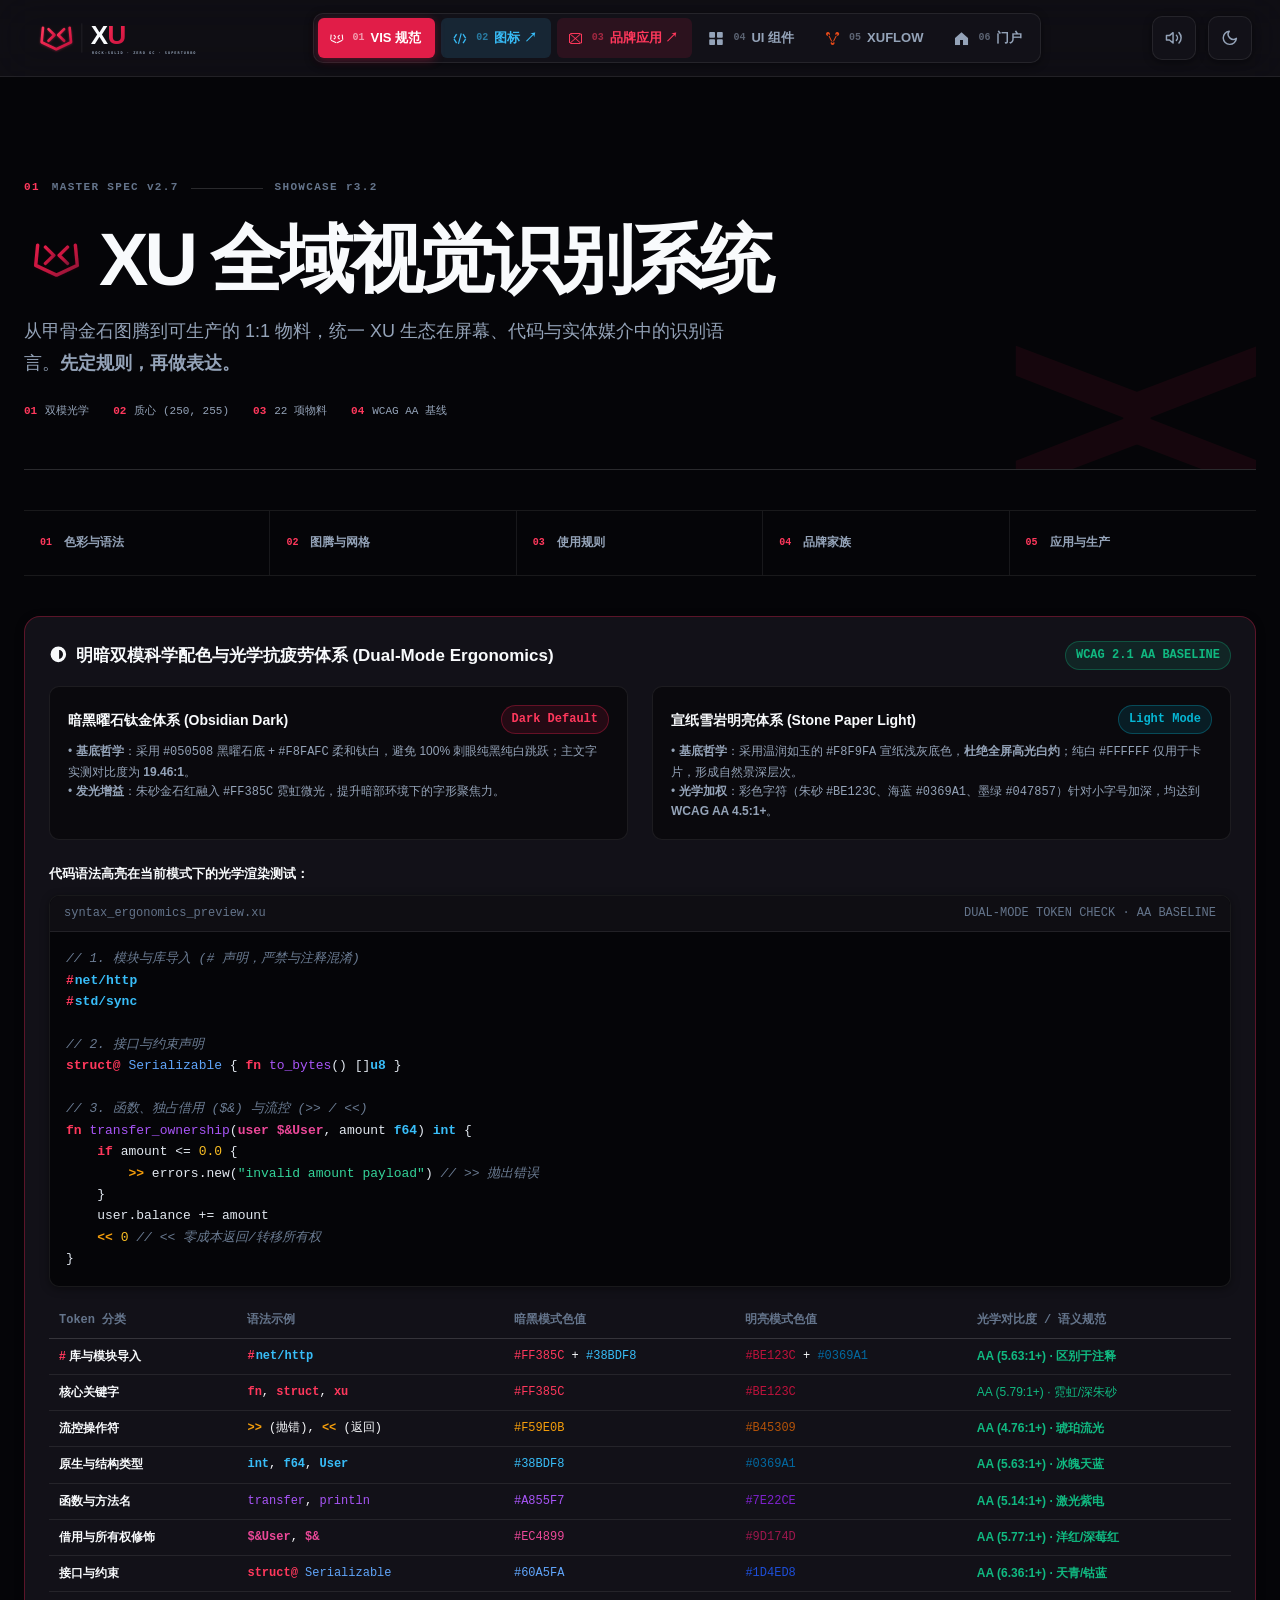
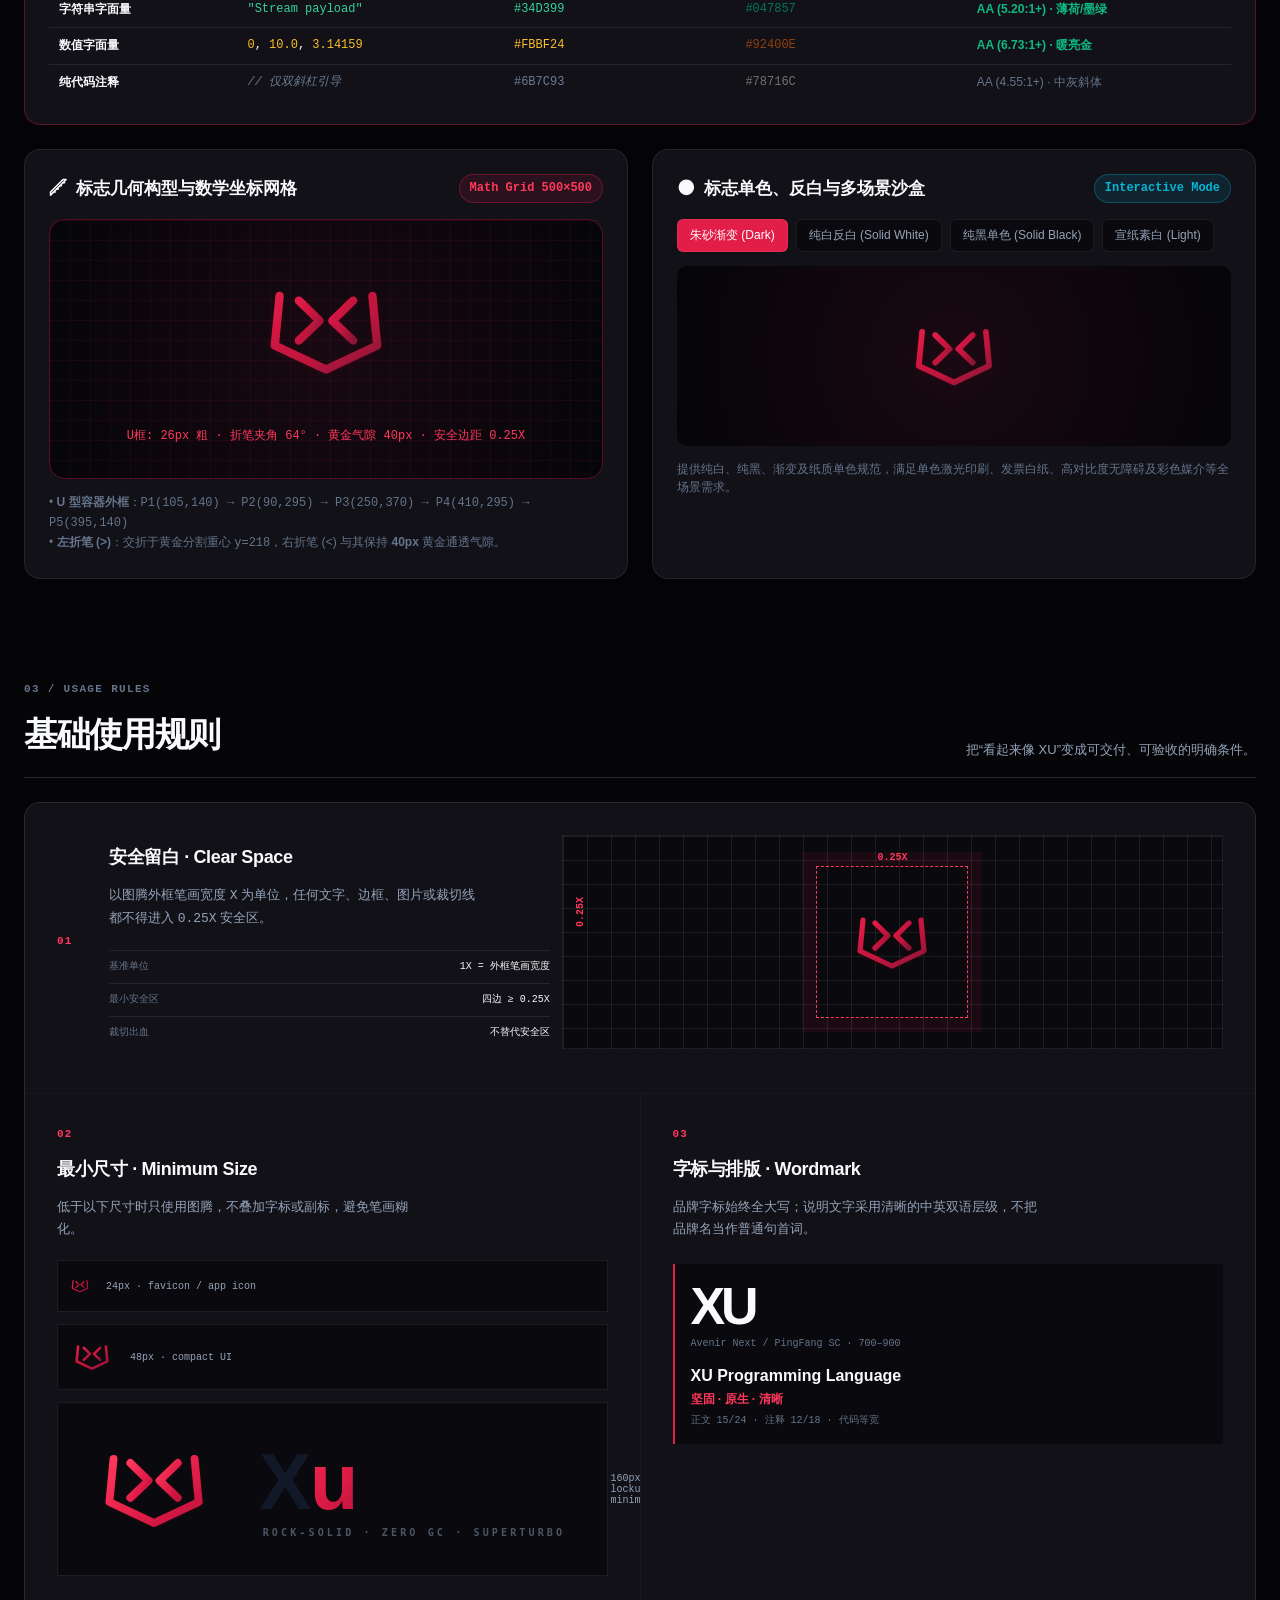
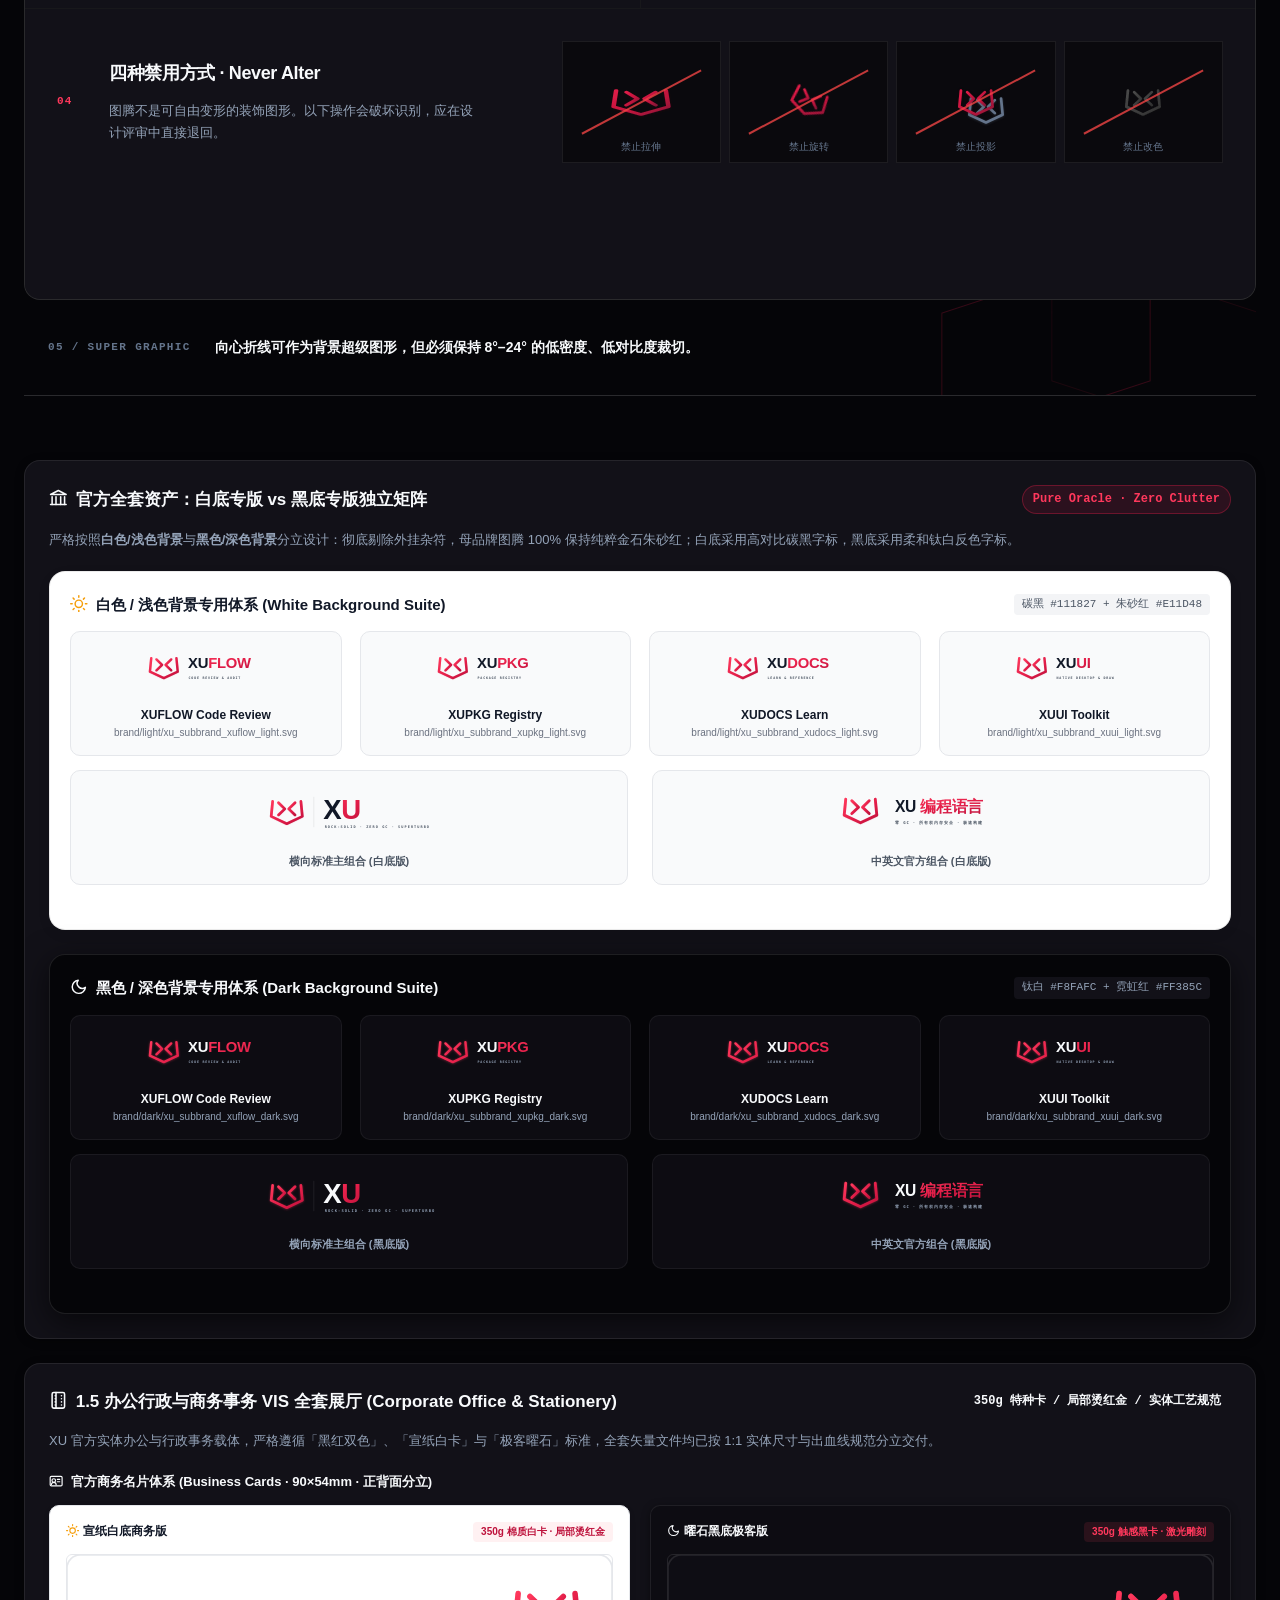
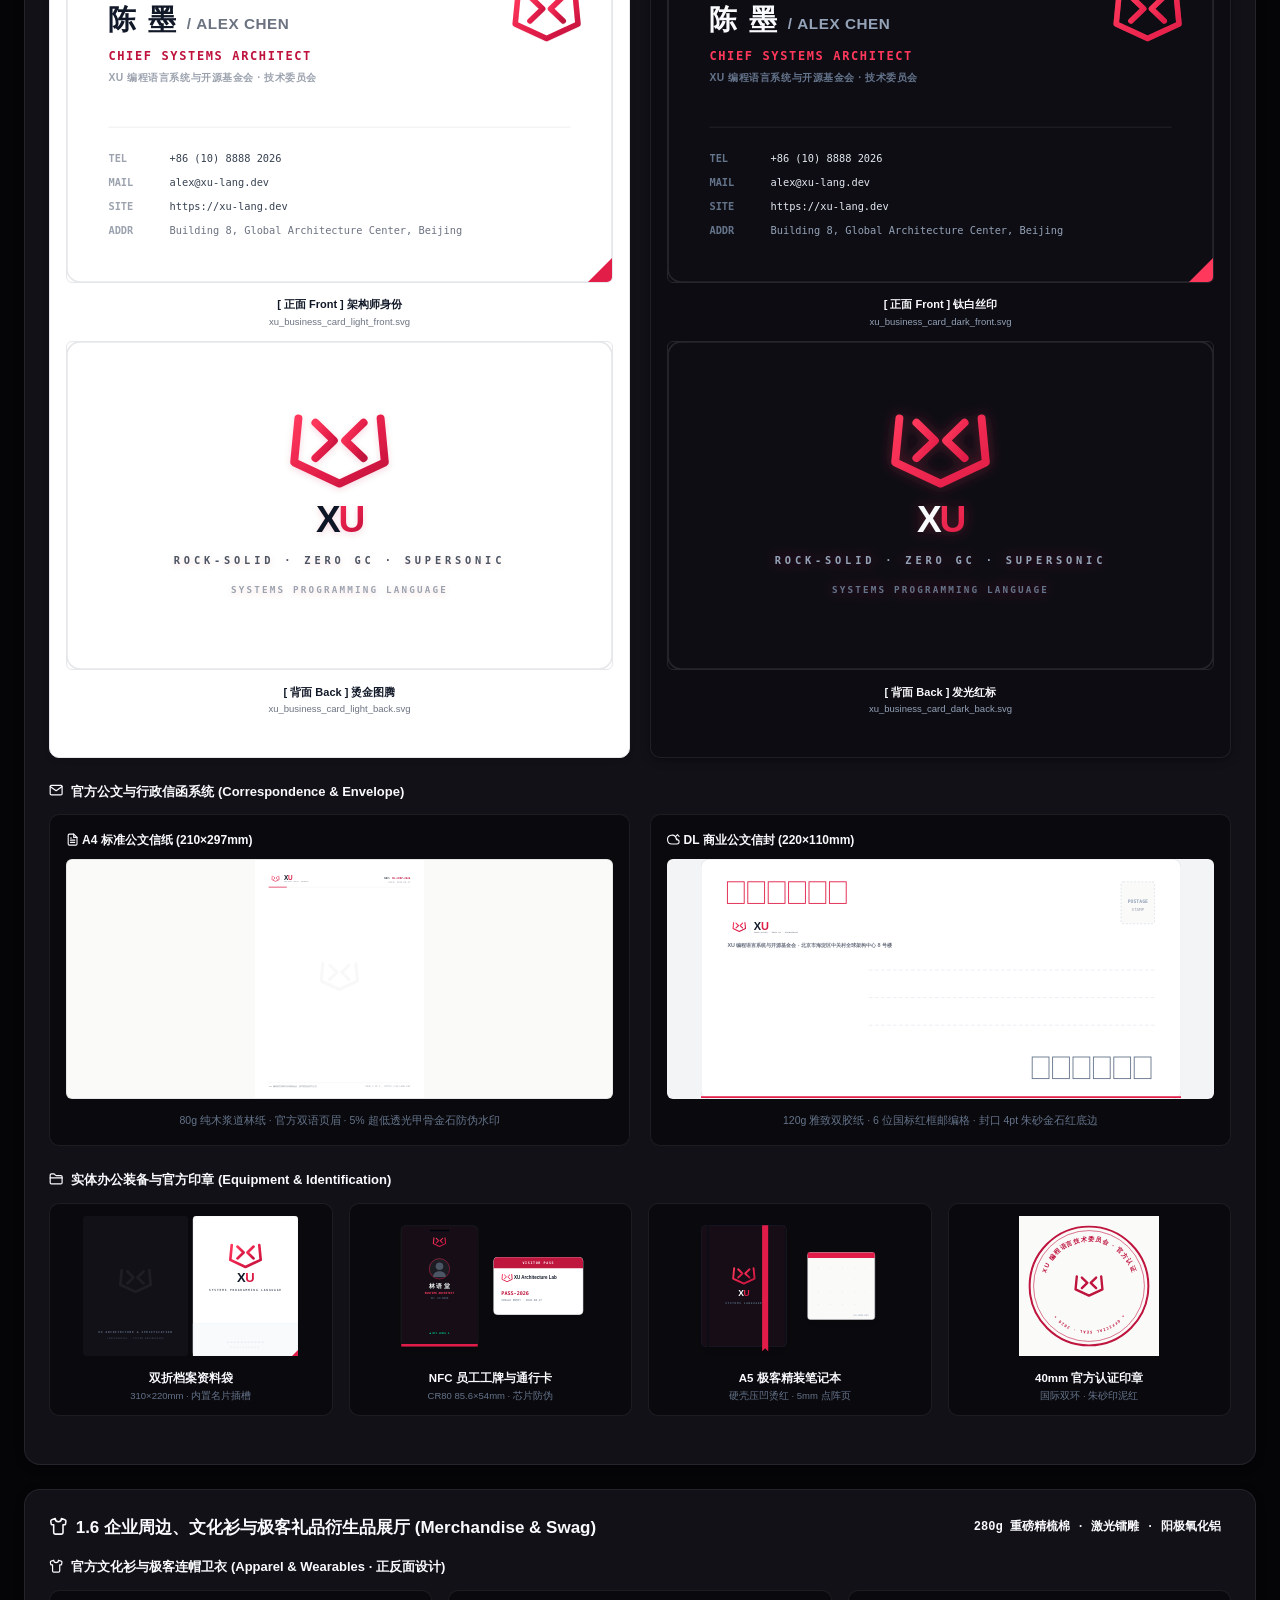
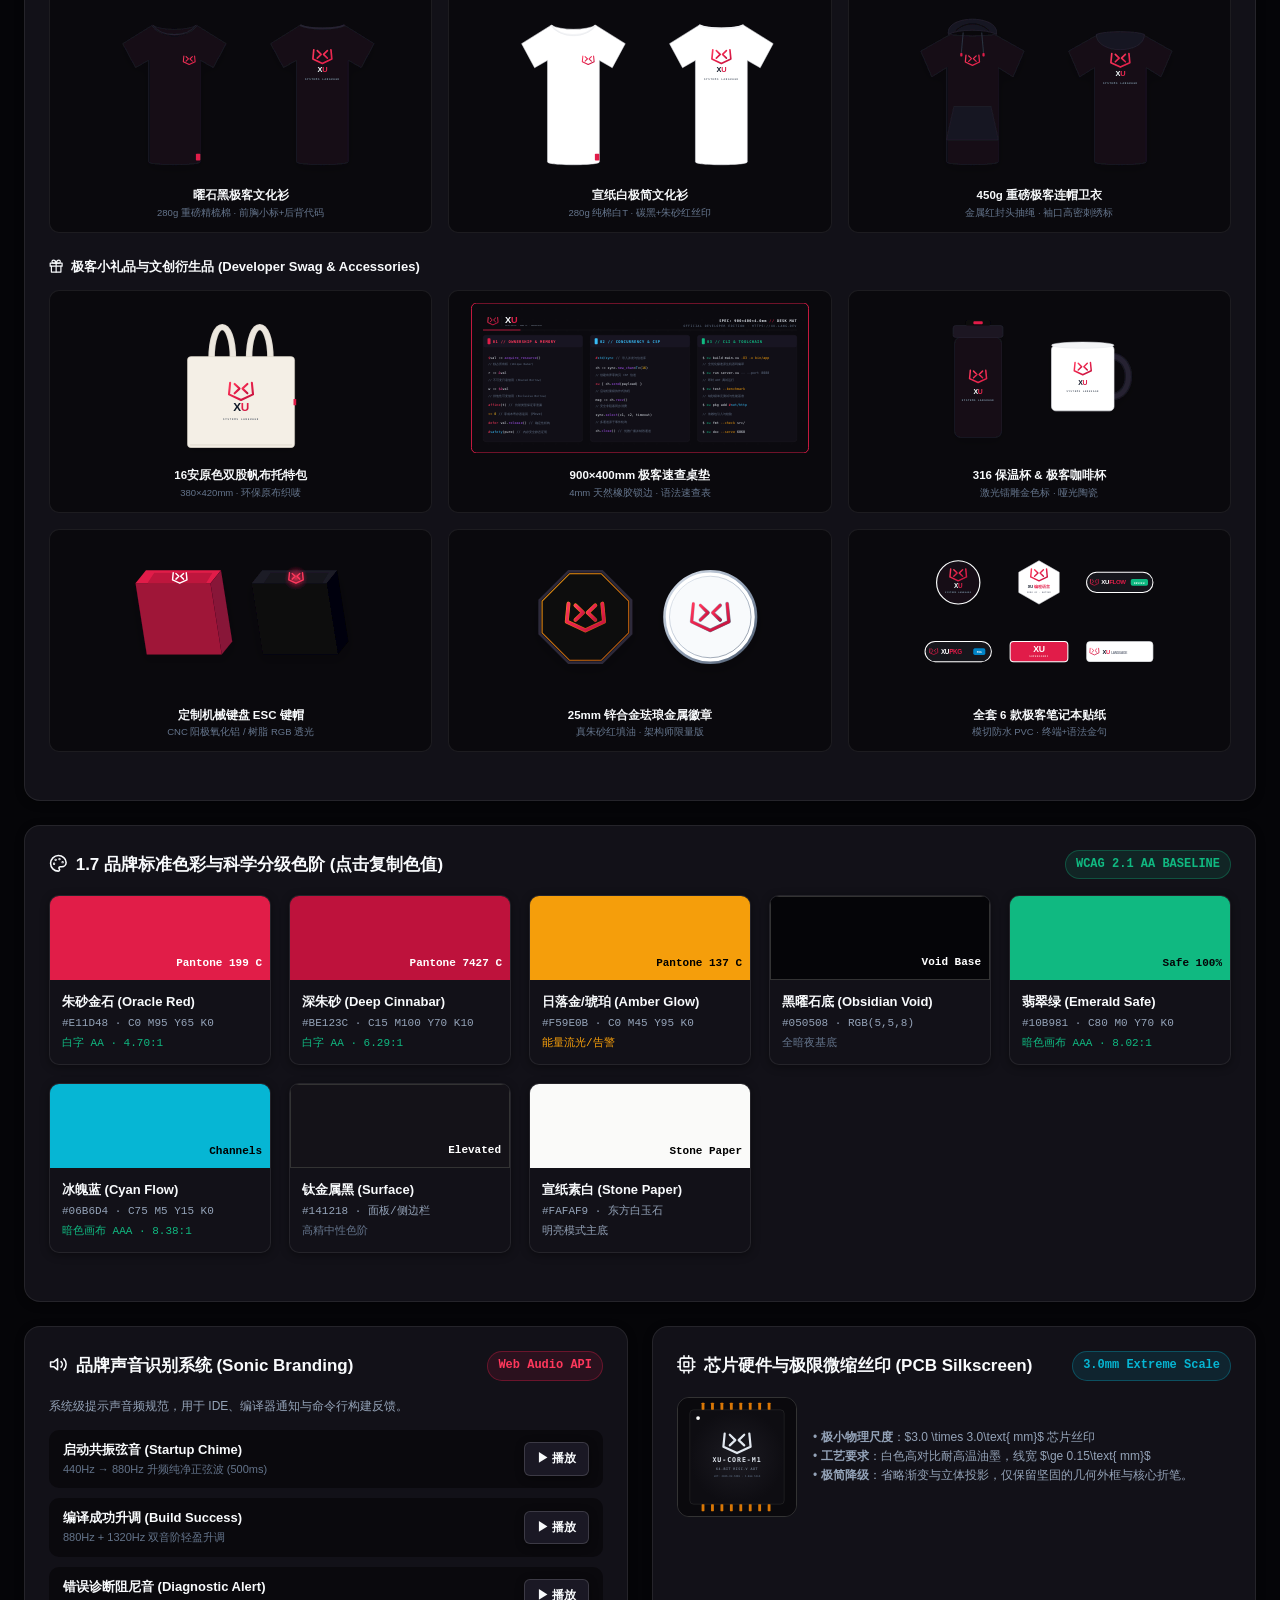
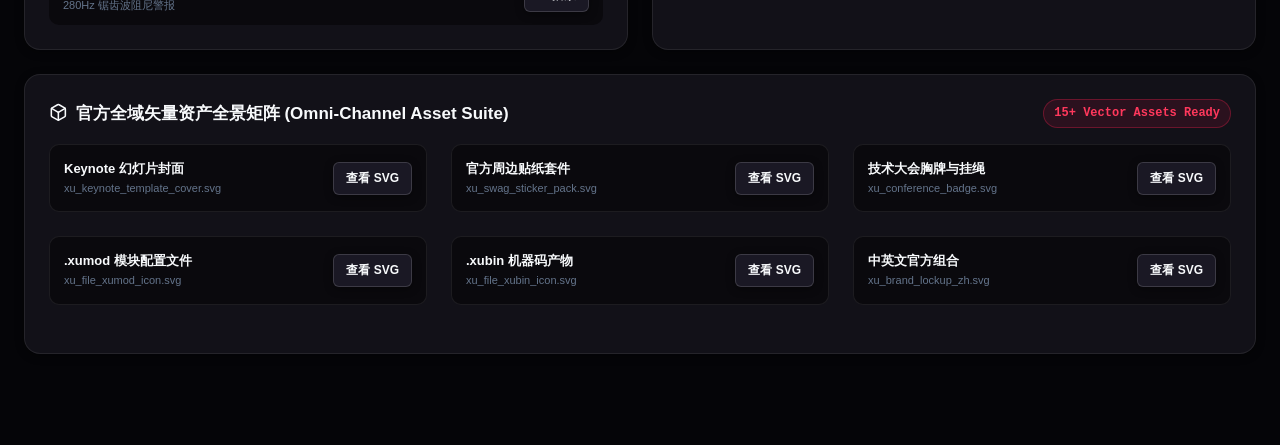
==== commit 49970e11: "syntax: migrate examples to Phase C $name / $& spellings Migrate all legacy mut bindings, &mut types" ====
--- a/examples/16_ui_webview/xu_design_system/www/index.html
+++ b/examples/16_ui_webview/xu_design_system/www/index.html
@@ -114,8 +114,8 @@
 <span class="syn-cmt">// 2. 接口与约束声明</span>
 <span class="syn-kw">struct@</span> <span class="syn-trait">Serializable</span> { <span class="syn-kw">fn</span> <span class="syn-fn">to_bytes</span>() []<span class="syn-type">u8</span> }
 
-<span class="syn-cmt">// 3. 函数、独占借用 (&amp;mut) 与流控 (&gt;&gt; / &lt;&lt;)</span>
-<span class="syn-kw">fn</span> <span class="syn-fn">transfer_ownership</span>(<span class="syn-borrow">user &amp;mut User</span>, amount <span class="syn-type">f64</span>) <span class="syn-type">int</span> {
+<span class="syn-cmt">// 3. 函数、独占借用 ($&amp;) 与流控 (&gt;&gt; / &lt;&lt;)</span>
+<span class="syn-kw">fn</span> <span class="syn-fn">transfer_ownership</span>(<span class="syn-borrow">user $&amp;User</span>, amount <span class="syn-type">f64</span>) <span class="syn-type">int</span> {
     <span class="syn-kw">if</span> amount &lt;= <span class="syn-num">0.0</span> {
         <span class="syn-flow">&gt;&gt;</span> errors.new(<span class="syn-str">"invalid amount payload"</span>) <span class="syn-cmt">// &gt;&gt; 抛出错误</span>
     }
@@ -174,7 +174,7 @@
                 </tr>
                 <tr style="border-bottom:1px solid var(--xu-border-subtle);">
                   <td style="padding:8px 10px; font-weight:700;">借用与所有权修饰</td>
-                  <td style="padding:8px 10px; font-family:var(--xu-font-mono);"><span class="syn-borrow">&amp;mut User</span>, <span class="syn-borrow">mut &amp;</span></td>
+                  <td style="padding:8px 10px; font-family:var(--xu-font-mono);"><span class="syn-borrow">$&amp;User</span>, <span class="syn-borrow">$&amp;</span></td>
                   <td style="padding:8px 10px; font-family:var(--xu-font-mono);"><code style="color:#EC4899;">#EC4899</code></td>
                   <td style="padding:8px 10px; font-family:var(--xu-font-mono);"><code style="color:#9D174D;">#9D174D</code></td>
                   <td style="padding:8px 10px; color:var(--xu-success); font-weight:700;">AA (5.77:1+) · 洋红/深莓红</td>
@@ -919,7 +919,7 @@
     <span class="syn-kw">pub</span> age  <span class="syn-type">int</span>
 }
 
-<span class="syn-kw">fn</span> (<span class="syn-borrow">u &amp;mut User</span>) <span class="syn-fn">have_birthday</span>() {
+<span class="syn-kw">fn</span> (<span class="syn-borrow">u $&amp;User</span>) <span class="syn-fn">have_birthday</span>() {
     u.age += <span class="syn-num">1</span>
 }
 
@@ -927,7 +927,7 @@
     <span class="syn-kw">if</span> path == <span class="syn-str">""</span> {
         <span class="syn-flow">&gt;&gt;</span> errors.new(<span class="syn-str">"path cannot be empty"</span>) <span class="syn-cmt">// 抛出错误</span>
     }
-    <span class="syn-kw">mut</span> user := User{name: <span class="syn-str">"Alice"</span>, age: <span class="syn-num">20</span>}
+    <span class="syn-kw">$</span>user := User{name: <span class="syn-str">"Alice"</span>, age: <span class="syn-num">20</span>}
     user.have_birthday()
     <span class="syn-flow">&lt;&lt;</span> user <span class="syn-cmt">// 零成本返回所有权</span>
 }</div>
@@ -1005,7 +1005,7 @@
               </p>
               <div class="flow-node-code">
 <span class="syn-kw">fn</span> <span class="syn-fn">handle_stream</span>(req <span class="syn-borrow">&amp;http.Request</span>) <span class="syn-type">http.Response</span> {
-    <span class="syn-kw">mut</span> buffer := <span class="syn-str">"Stream payload initialized"</span> <span class="inline-borrow-tag">Owner: buffer</span></div>
+    <span class="syn-kw">$</span>buffer := <span class="syn-str">"Stream payload initialized"</span> <span class="inline-borrow-tag">Owner: buffer</span></div>
             </div>
 
             <!-- 向下流程箭头 (分支流) -->
@@ -1023,11 +1023,11 @@
                 <span class="badge badge-warning">EXCLUSIVE BORROW · 0 RACE</span>
               </div>
               <p style="font-size:11.5px; color:var(--xu-text-secondary); margin-bottom:4px;">
-                通过 <code>xu</code> 关键字分发后台轻量级协程，传入排他性可变借用 <code>mut &amp;buffer</code>，生命周期限定在协程执行期内，期间主协程对 buffer 的写操作受限，彻底消除数据竞争。
+                通过 <code>xu</code> 关键字分发后台轻量级协程，传入排他性可变借用 <code>$&amp;buffer</code>，生命周期限定在协程执行期内，期间主协程对 buffer 的写操作受限，彻底消除数据竞争。
               </p>
               <div class="flow-node-code">
     <span class="syn-cmt">// 启动 XU 官方轻量级并发协程</span>
-    <span class="syn-kw">xu</span> worker_coroutine(<span class="syn-borrow">mut &amp;buffer</span>) <span class="inline-borrow-tag">Exclusive Borrow: 40ms</span></div>
+    <span class="syn-kw">xu</span> worker_coroutine(<span class="syn-borrow">$&amp;buffer</span>) <span class="inline-borrow-tag">Exclusive Borrow: 40ms</span></div>
             </div>
 
             <!-- 向下流程箭头 (合并汇聚) -->
@@ -1065,7 +1065,7 @@
               </div>
               <div style="font-size:11.5px; color:var(--xu-text-secondary); line-height:1.6;">
                 • 变量 <code>buffer</code>：节点 2 栈分配<br>
-                • 借用域：节点 3 (独占可变借用 <code>&amp;mut</code>)<br>
+                • 借用域：节点 3 (独占可变借用 <code>$&amp;</code>)<br>
                 • 移交目标：<code>http.ok</code> (节点 4 零拷贝转移)<br>
                 • 数据竞争隐患 (Data Race Hazards)：<b>0</b>
               </div>
@@ -1090,7 +1090,7 @@
                 <span style="font-size:10px; color:var(--xu-text-muted);">10分钟前</span>
               </div>
               <div style="color:var(--xu-text-secondary); font-size:11.5px;">
-                节点 3 的 <code>xu worker_coroutine(mut &amp;buffer)</code> 流程借用域已完成静态生命周期闭环，无泄漏风险，建议合并。
+                节点 3 的 <code>xu worker_coroutine($&amp;buffer)</code> 流程借用域已完成静态生命周期闭环，无泄漏风险，建议合并。
               </div>
             </div>
 
